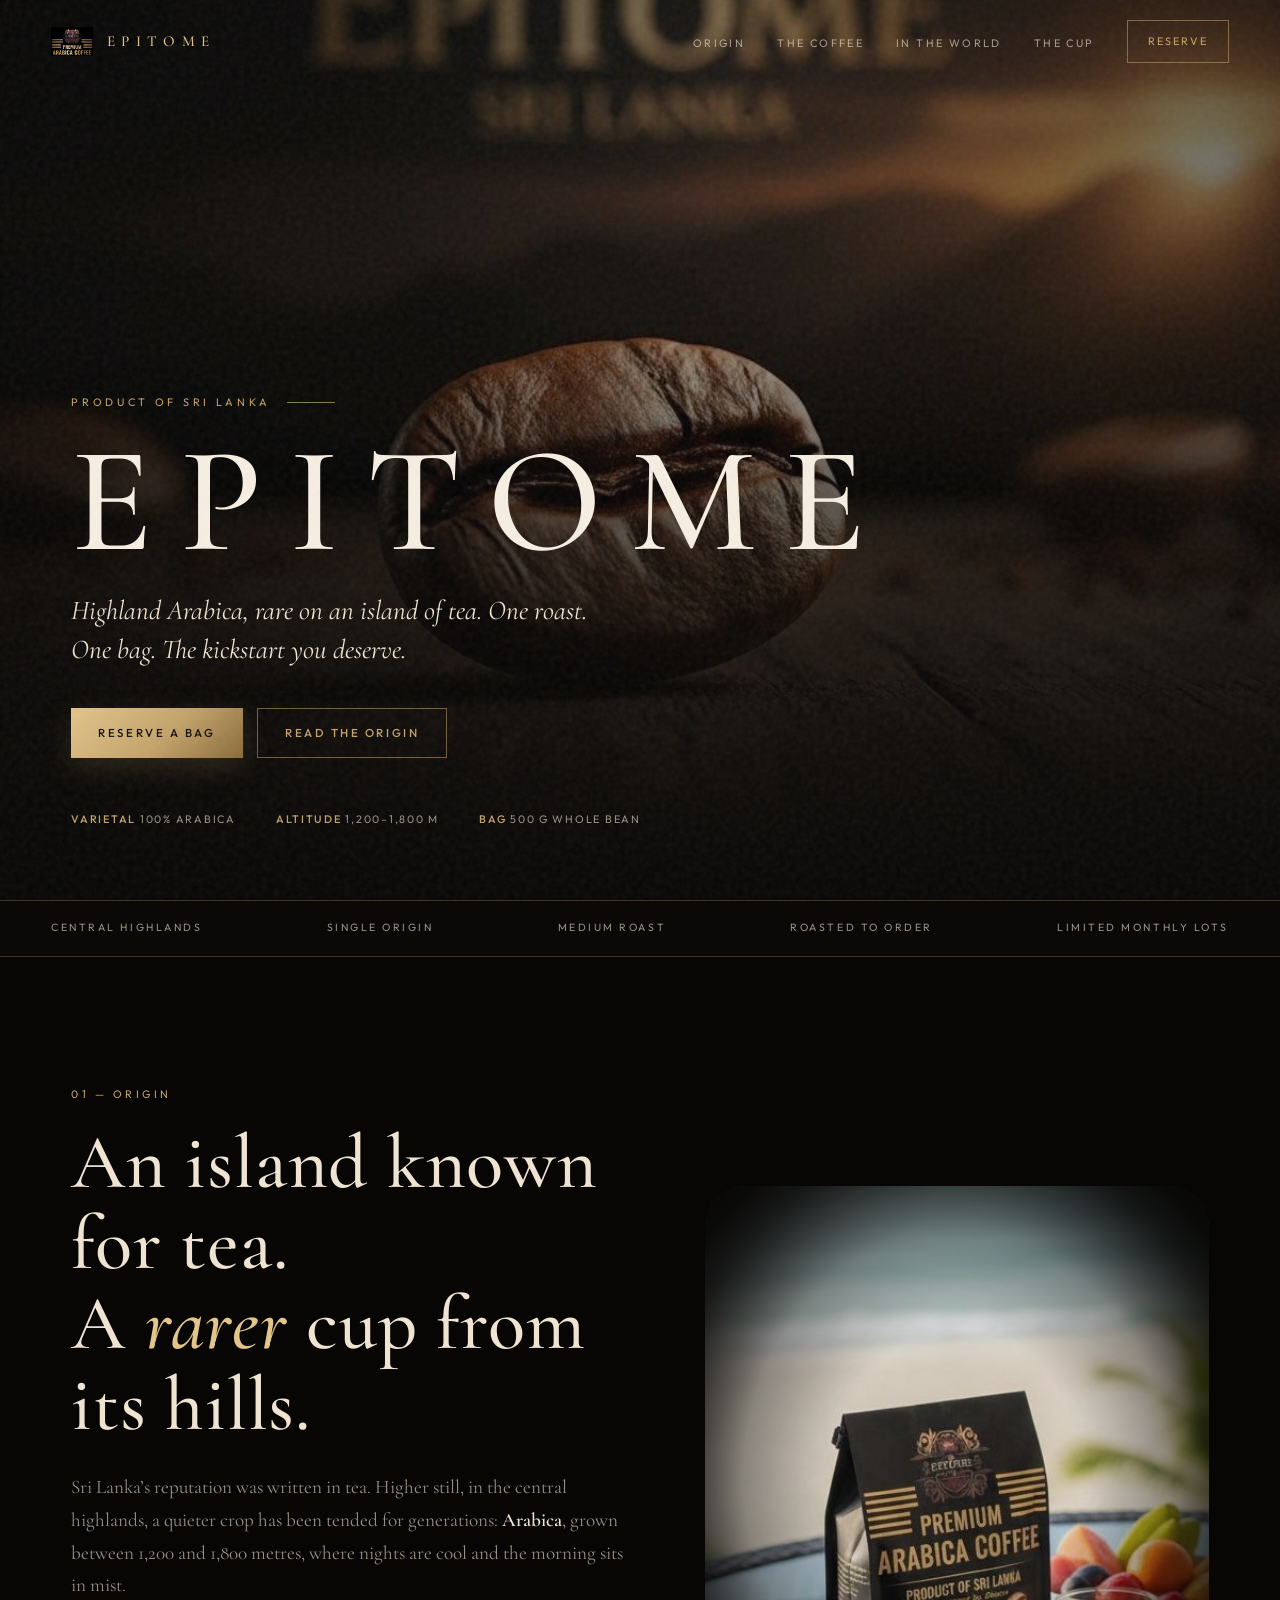
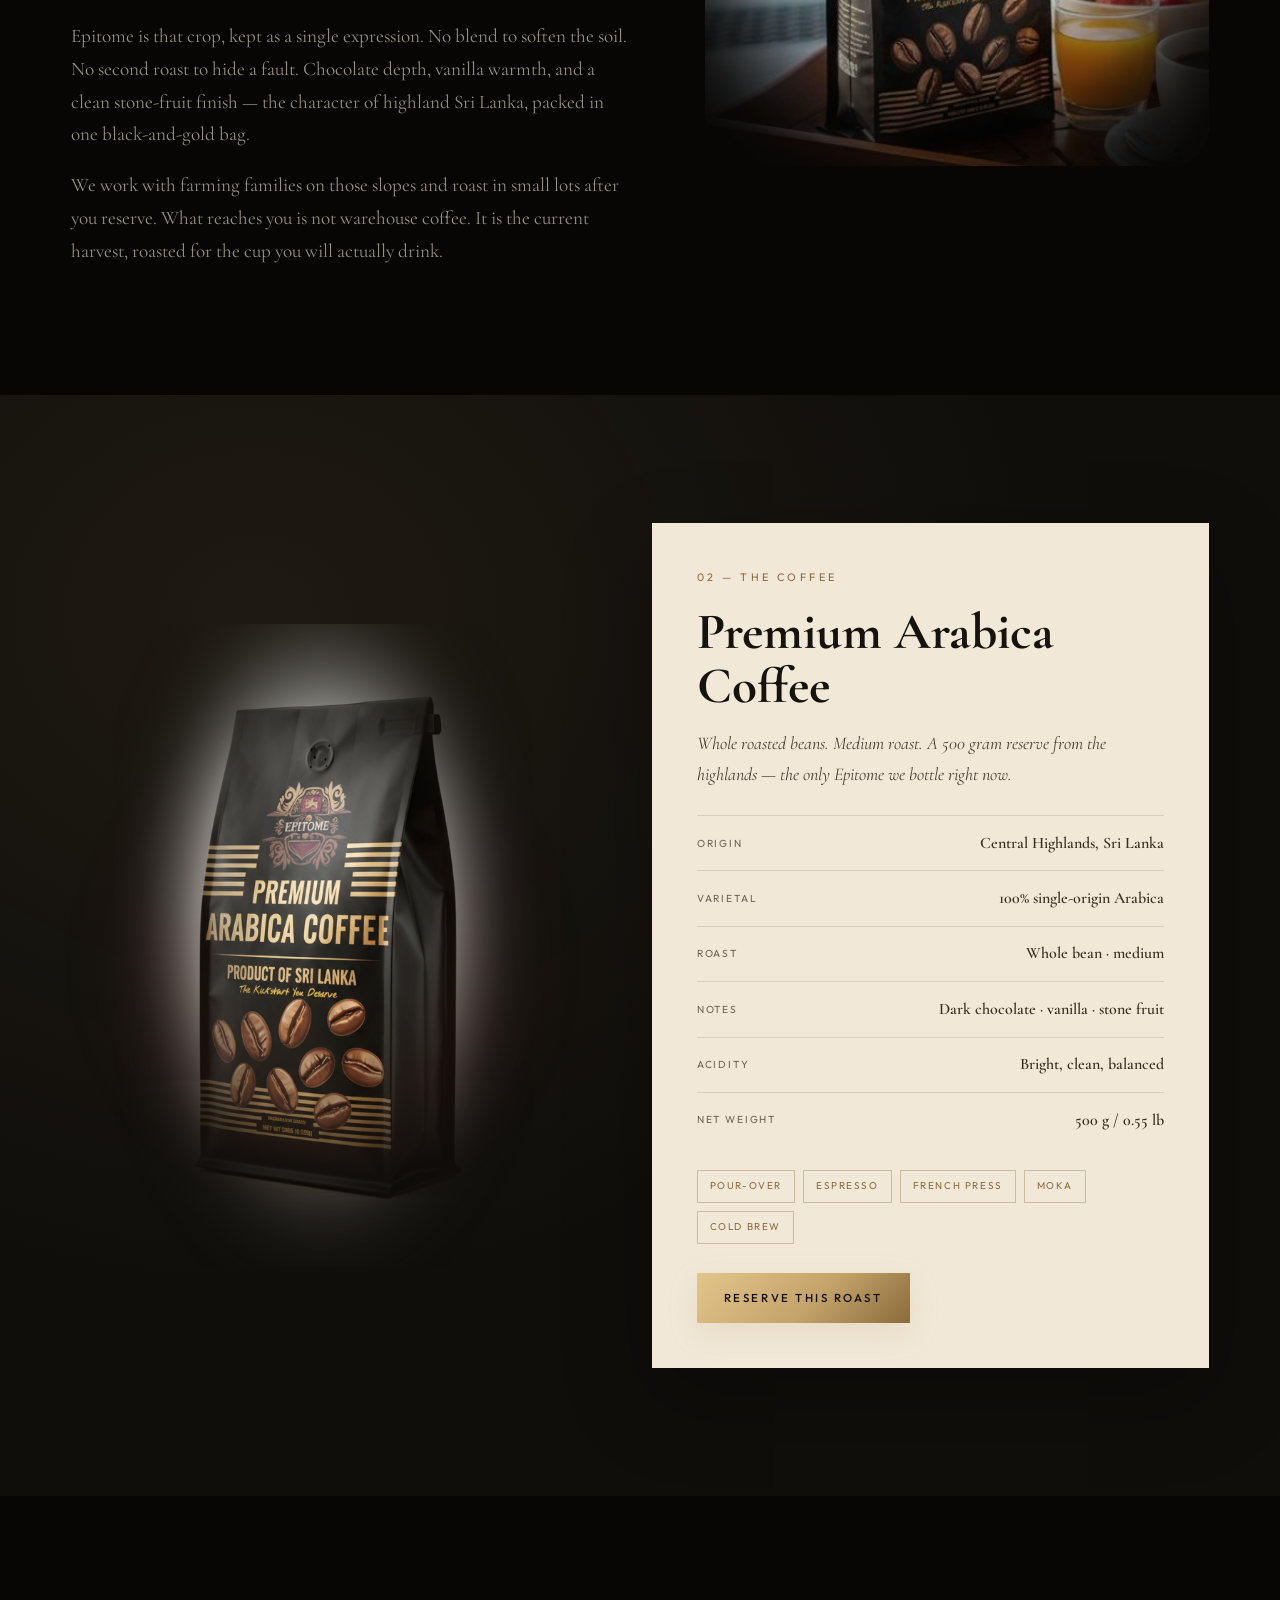
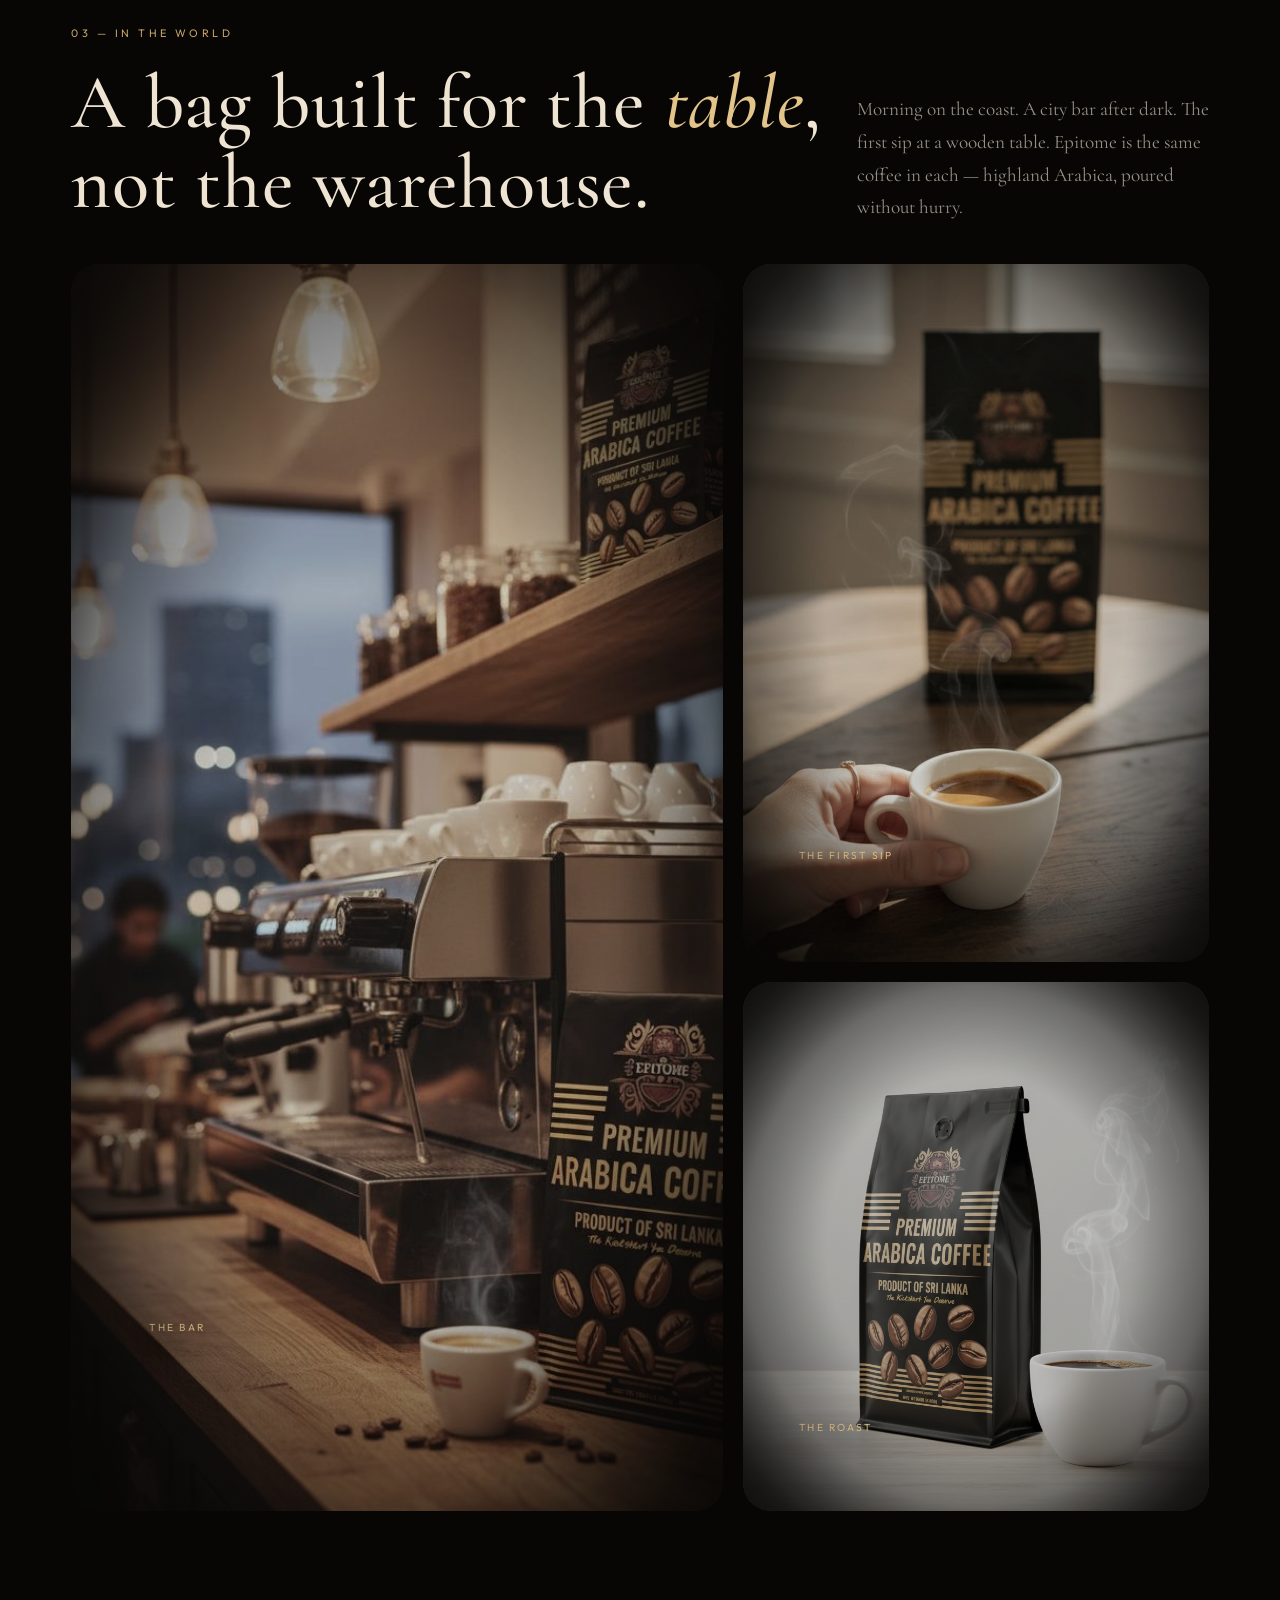
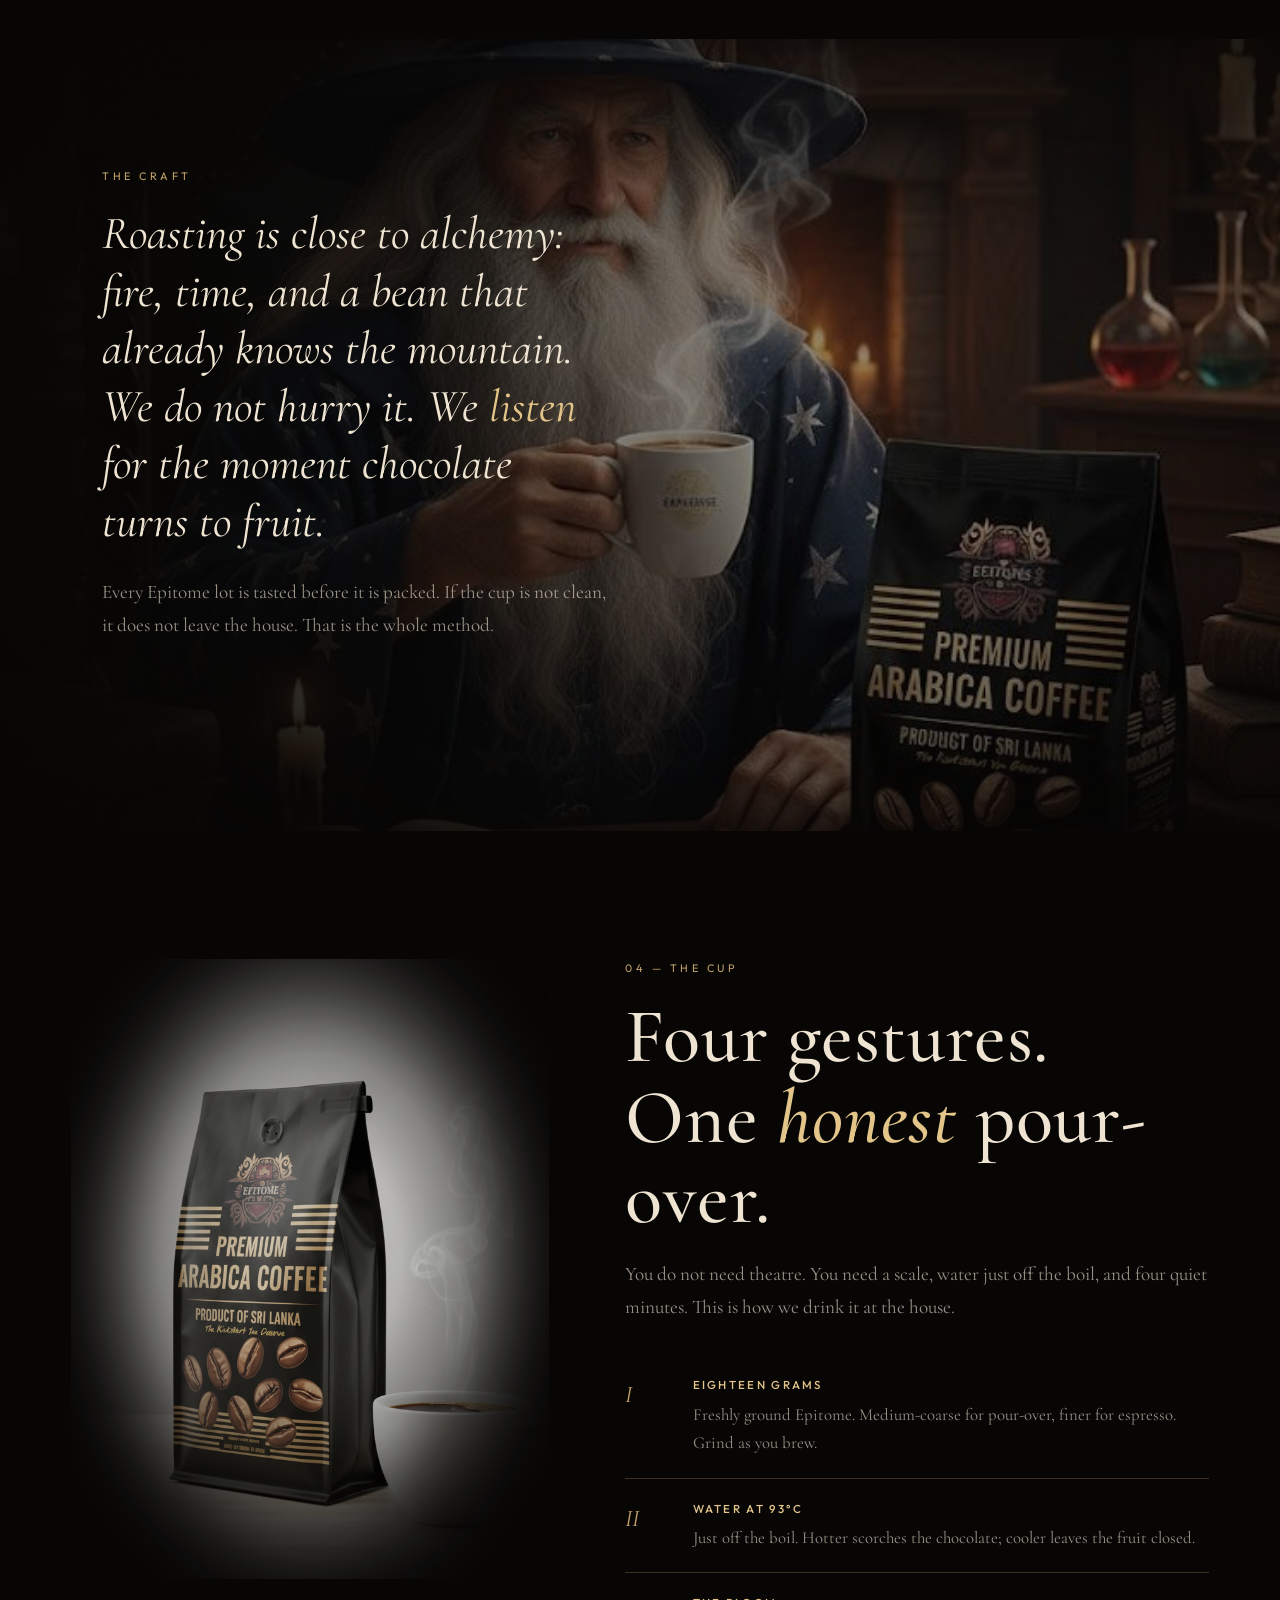
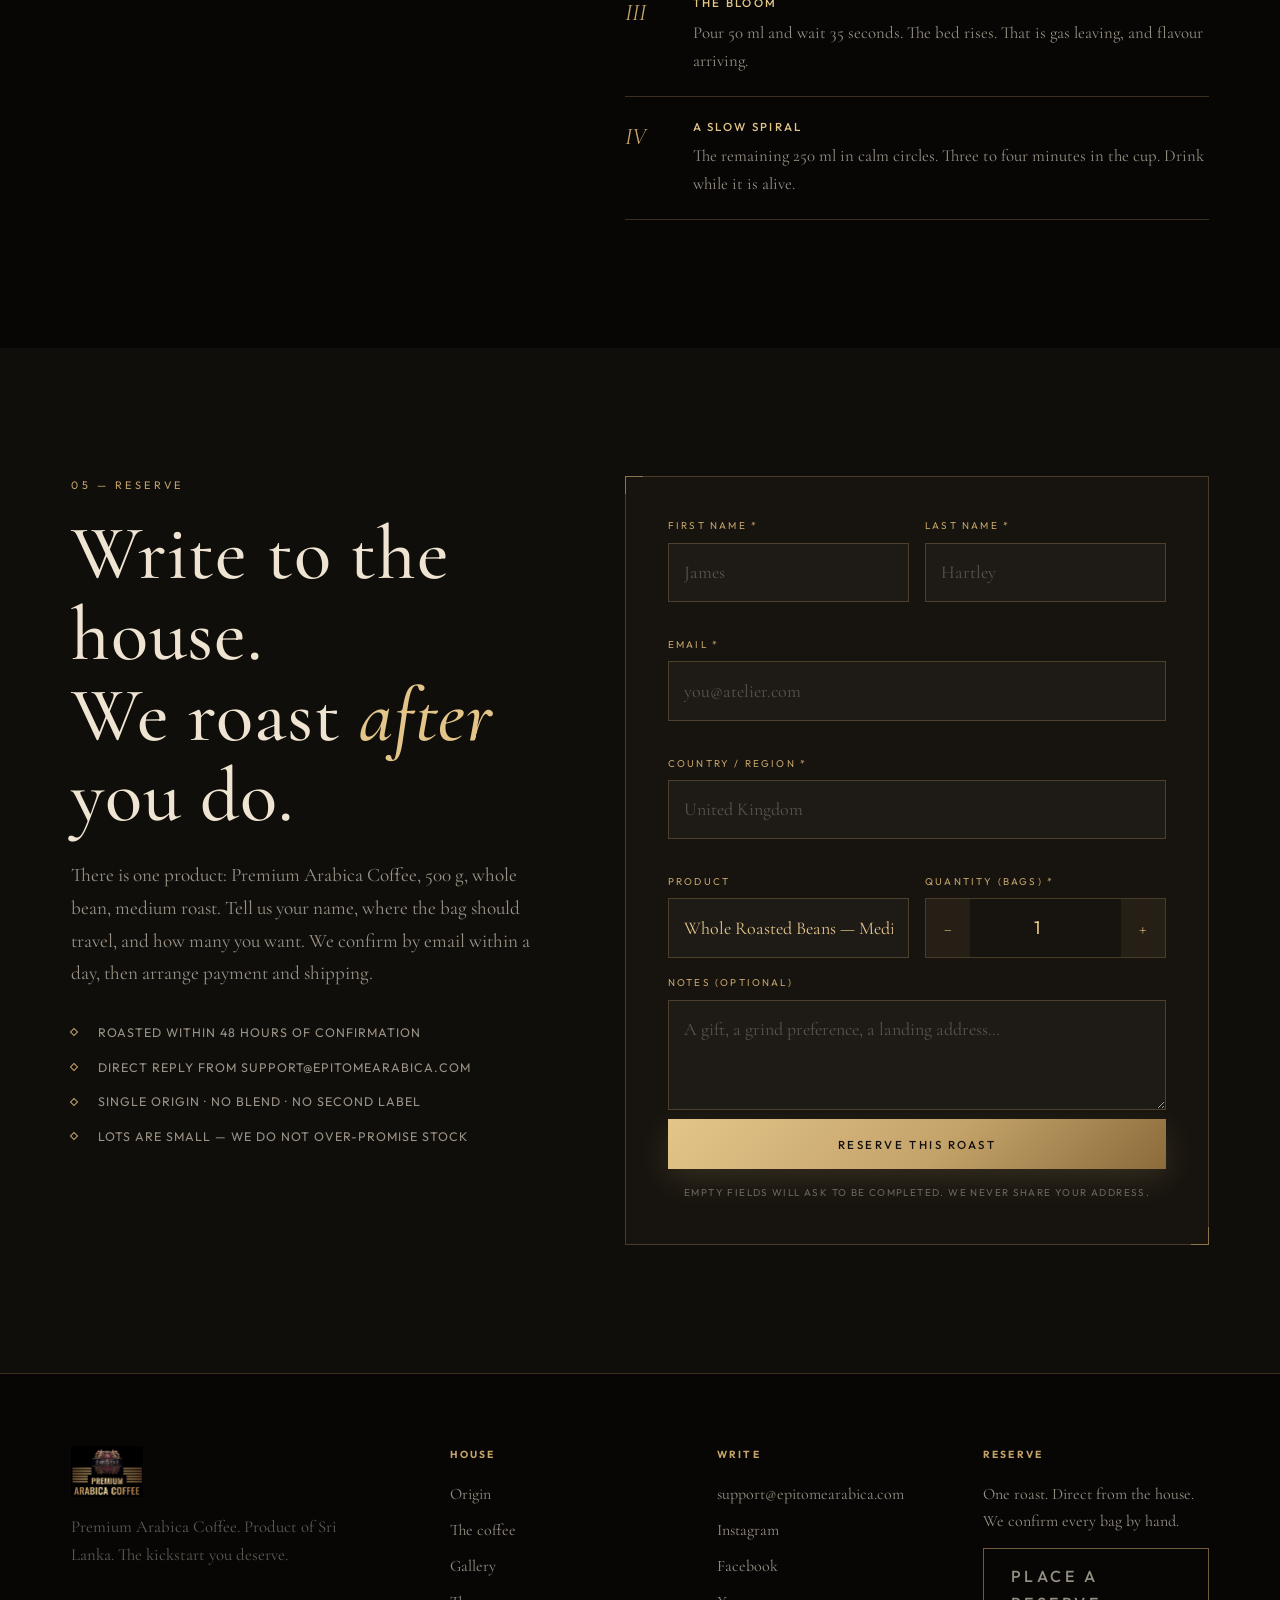
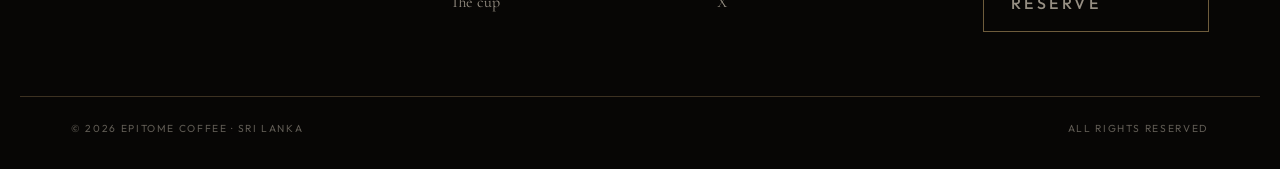
==== index.html @ d7bfd75c "Recrop the origin still onto the bag CSS zoom still left the product at the bottom of the bloom. Use" ====
<!DOCTYPE html>
<html lang="en">
<head>
  <meta charset="UTF-8">
  <meta name="viewport" content="width=device-width, initial-scale=1.0">
  <title>Epitome — Premium Sri Lankan Arabica</title>
  <meta name="description" content="Epitome is premium highland Arabica from Sri Lanka. One roast, one bag, reserved to order. Product of Sri Lanka.">
  <link rel="icon" href="assets/crest.png" type="image/png">
  <link rel="preconnect" href="https://fonts.googleapis.com">
  <link rel="preconnect" href="https://fonts.gstatic.com" crossorigin>
  <link href="https://fonts.googleapis.com/css2?family=Cormorant+Garamond:ital,wght@0,400;0,500;0,600;1,400;1,500&family=Outfit:wght@300;400;500;600&display=swap" rel="stylesheet">
  <link rel="stylesheet" href="assets/site.css?v=origin-bag">
</head>
<body>
  <a class="skip-link" href="#main">Skip to main content</a>
  <div class="grain" aria-hidden="true"></div>

  <header class="site-header">
    <a class="brand" href="#top" aria-label="Epitome home">
      <img src="assets/crest.png" alt="" width="42" height="42">
      <span class="brand-name">EPITOME</span>
    </a>
    <nav aria-label="Primary">
      <ul class="nav-desktop">
        <li><a href="#origin">Origin</a></li>
        <li><a href="#coffee">The coffee</a></li>
        <li><a href="#world">In the world</a></li>
        <li><a href="#ritual">The cup</a></li>
        <li><a href="#reserve" class="nav-cta">Reserve</a></li>
      </ul>
    </nav>
    <button class="menu-toggle" type="button" aria-label="Open menu" aria-expanded="false" aria-controls="mobile-nav">
      <span></span>
    </button>
  </header>

  <nav class="nav-drawer" id="mobile-nav" aria-label="Mobile">
    <a href="#origin">Origin</a>
    <a href="#coffee">The coffee</a>
    <a href="#world">In the world</a>
    <a href="#ritual">The cup</a>
    <a href="#reserve">Reserve</a>
  </nav>

  <main id="main">
    <section class="hero" id="top" aria-label="Epitome Premium Arabica">
      <div class="hero-media">
        <img src="assets/bean.jpg" alt="A roasted Arabica bean on dark wood, with Epitome Sri Lanka in the distance" fetchpriority="high">
      </div>
      <div class="hero-veil" aria-hidden="true"></div>
      <div class="hero-inner">
        <p class="eyebrow">Product of Sri Lanka</p>
        <h1>EPITOME</h1>
        <p class="hero-kicker">Highland Arabica, rare on an island of tea. One roast. One bag. The kickstart you deserve.</p>
        <div class="hero-actions">
          <a class="btn btn-gold" href="#reserve">Reserve a bag</a>
          <a class="btn btn-line" href="#origin">Read the origin</a>
        </div>
        <div class="hero-meta">
          <span><b>Varietal</b> 100% Arabica</span>
          <span><b>Altitude</b> 1,200–1,800 m</span>
          <span><b>Bag</b> 500 g whole bean</span>
        </div>
      </div>
    </section>

    <div class="provenance" aria-hidden="true">
      <div class="provenance-row">
        <span>Central Highlands</span>
        <span>Single origin</span>
        <span>Medium roast</span>
        <span>Roasted to order</span>
        <span>Limited monthly lots</span>
      </div>
    </div>

    <section class="chapter" id="origin">
      <div class="wrap split">
        <div class="reveal">
          <p class="chapter-label">01 — Origin</p>
          <h2 class="display">An island known for tea.<br>A <em>rarer</em> cup from its hills.</h2>
          <div class="prose" style="margin-top: 1.6rem;">
            <p>Sri Lanka’s reputation was written in tea. Higher still, in the central highlands, a quieter crop has been tended for generations: <strong>Arabica</strong>, grown between 1,200 and 1,800 metres, where nights are cool and the morning sits in mist.</p>
            <p>Epitome is that crop, kept as a single expression. No blend to soften the soil. No second roast to hide a fault. Chocolate depth, vanilla warmth, and a clean stone-fruit finish — the character of highland Sri Lanka, packed in one black-and-gold bag.</p>
            <p>We work with farming families on those slopes and roast in small lots after you reserve. What reaches you is not warehouse coffee. It is the current harvest, roasted for the cup you will actually drink.</p>
          </div>
        </div>
        <figure class="bloom bloom-origin reveal">
          <img src="assets/terrace-bag.jpg" alt="Epitome Premium Arabica bag on a breakfast tray by the Sri Lankan coast" loading="lazy">
        </figure>
      </div>
    </section>

    <section class="chapter product" id="coffee">
      <div class="wrap product-layout">
        <div class="product-shot reveal">
          <div class="bloom-glow" aria-hidden="true"></div>
          <div class="bloom bloom-product">
            <img src="assets/product.jpg" alt="Epitome Premium Arabica Coffee 500g bag, product of Sri Lanka">
          </div>
        </div>
        <article class="tasting-card reveal">
          <p class="chapter-label">02 — The coffee</p>
          <h2>Premium Arabica Coffee</h2>
          <p class="lede">Whole roasted beans. Medium roast. A 500 gram reserve from the highlands — the only Epitome we bottle right now.</p>
          <dl>
            <div class="spec"><dt>Origin</dt><dd>Central Highlands, Sri Lanka</dd></div>
            <div class="spec"><dt>Varietal</dt><dd>100% single-origin Arabica</dd></div>
            <div class="spec"><dt>Roast</dt><dd>Whole bean · medium</dd></div>
            <div class="spec"><dt>Notes</dt><dd>Dark chocolate · vanilla · stone fruit</dd></div>
            <div class="spec"><dt>Acidity</dt><dd>Bright, clean, balanced</dd></div>
            <div class="spec"><dt>Net weight</dt><dd>500 g / 0.55 lb</dd></div>
          </dl>
          <div class="brew-tags" aria-label="Suggested brew methods">
            <span>Pour-over</span>
            <span>Espresso</span>
            <span>French press</span>
            <span>Moka</span>
            <span>Cold brew</span>
          </div>
          <a class="btn btn-gold" href="#reserve">Reserve this roast</a>
        </article>
      </div>
    </section>

    <section class="chapter" id="world">
      <div class="wrap">
        <div class="gallery-head reveal">
          <div>
            <p class="chapter-label">03 — In the world</p>
            <h2 class="display">A bag built for the <em>table</em>,<br>not the warehouse.</h2>
          </div>
          <p class="prose" style="max-width: 22rem;">Morning on the coast. A city bar after dark. The first sip at a wooden table. Epitome is the same coffee in each — highland Arabica, poured without hurry.</p>
        </div>
        <div class="gallery-grid">
          <figure class="shot shot-lg bloom bloom-gallery reveal">
            <img src="assets/cafe.jpg" alt="Epitome bags on a café espresso bar at dusk" loading="lazy">
            <span class="bloom-veil" aria-hidden="true"></span>
            <figcaption>The bar</figcaption>
          </figure>
          <figure class="shot bloom bloom-gallery reveal">
            <img src="assets/first-sip.jpg" alt="A hand holding a steaming espresso with the Epitome bag beyond" loading="lazy">
            <span class="bloom-veil" aria-hidden="true"></span>
            <figcaption>The first sip</figcaption>
          </figure>
          <figure class="shot bloom bloom-gallery reveal">
            <img src="assets/product-cup.jpg" alt="Epitome bag beside a steaming white cup" loading="lazy">
            <span class="bloom-veil" aria-hidden="true"></span>
            <figcaption>The roast</figcaption>
          </figure>
        </div>
      </div>
    </section>

    <section class="alchemy" aria-label="The craft">
      <div class="alchemy-media bloom bloom-alchemy">
        <img src="assets/alchemy.jpg" alt="A white-bearded roast master in a candlelit study, holding an Epitome cup beside the bag" loading="lazy">
        <span class="bloom-veil" aria-hidden="true"></span>
      </div>
      <div class="alchemy-veil" aria-hidden="true"></div>
      <div class="alchemy-copy reveal">
        <p class="chapter-label">The craft</p>
        <p class="quote">Roasting is close to alchemy: fire, time, and a bean that already knows the mountain. We do not hurry it. We <em>listen</em> for the moment chocolate turns to fruit.</p>
        <p class="prose" style="margin-top: 1.6rem;">Every Epitome lot is tasted before it is packed. If the cup is not clean, it does not leave the house. That is the whole method.</p>
      </div>
    </section>

    <section class="chapter" id="ritual">
      <div class="wrap ritual-layout">
        <figure class="ritual-photo bloom bloom-ritual reveal">
          <img src="assets/product-cup.jpg" alt="Epitome Premium Arabica bag with a steaming cup of black coffee" loading="lazy">
        </figure>
        <div class="reveal">
          <p class="chapter-label">04 — The cup</p>
          <h2 class="display">Four gestures.<br>One <em>honest</em> pour-over.</h2>
          <p class="prose" style="margin-top: 1.2rem;">You do not need theatre. You need a scale, water just off the boil, and four quiet minutes. This is how we drink it at the house.</p>
          <div class="steps">
            <article class="step">
              <div class="step-num">I</div>
              <div>
                <h3>Eighteen grams</h3>
                <p>Freshly ground Epitome. Medium-coarse for pour-over, finer for espresso. Grind as you brew.</p>
              </div>
            </article>
            <article class="step">
              <div class="step-num">II</div>
              <div>
                <h3>Water at 93°C</h3>
                <p>Just off the boil. Hotter scorches the chocolate; cooler leaves the fruit closed.</p>
              </div>
            </article>
            <article class="step">
              <div class="step-num">III</div>
              <div>
                <h3>The bloom</h3>
                <p>Pour 50 ml and wait 35 seconds. The bed rises. That is gas leaving, and flavour arriving.</p>
              </div>
            </article>
            <article class="step">
              <div class="step-num">IV</div>
              <div>
                <h3>A slow spiral</h3>
                <p>The remaining 250 ml in calm circles. Three to four minutes in the cup. Drink while it is alive.</p>
              </div>
            </article>
          </div>
        </div>
      </div>
    </section>

    <section class="chapter reserve" id="reserve">
      <div class="wrap reserve-layout">
        <div class="reveal">
          <p class="chapter-label">05 — Reserve</p>
          <h2 class="display">Write to the house.<br>We roast <em>after</em> you do.</h2>
          <p class="prose" style="margin-top: 1.4rem;">There is one product: Premium Arabica Coffee, 500 g, whole bean, medium roast. Tell us your name, where the bag should travel, and how many you want. We confirm by email within a day, then arrange payment and shipping.</p>
          <ul class="promises">
            <li>Roasted within 48 hours of confirmation</li>
            <li>Direct reply from support@epitomearabica.com</li>
            <li>Single origin · no blend · no second label</li>
            <li>Lots are small — we do not over-promise stock</li>
          </ul>
        </div>

        <div class="form-panel reveal">
          <div class="feedback" id="formSuccess" role="status">
            <div class="feedback-mark" aria-hidden="true"></div>
            <h3>Your reserve is with us</h3>
            <p>Thank you, <span id="successName">friend</span>. We will write within 24 hours to confirm the roast, payment, and the route your bag will take.</p>
            <p style="margin-top:1.4rem;"><a href="#reserve" id="sendAnother">Send another reserve</a></p>
          </div>

          <div class="feedback error" id="formError" role="alert">
            <h3>We could not send that</h3>
            <p id="formErrorMsg">Please try again, or email <a href="mailto:support@epitomearabica.com">support@epitomearabica.com</a> and we will take the order by hand.</p>
          </div>

          <form id="orderForm" action="mail.php" method="POST" novalidate>
            <div class="form-grid">
              <div class="field">
                <label for="firstName">First name *</label>
                <input id="firstName" name="firstName" type="text" autocomplete="given-name" required maxlength="80" placeholder="James">
                <span class="field-error" id="err-firstName"></span>
              </div>
              <div class="field">
                <label for="lastName">Last name *</label>
                <input id="lastName" name="lastName" type="text" autocomplete="family-name" required maxlength="80" placeholder="Hartley">
                <span class="field-error" id="err-lastName"></span>
              </div>
              <div class="field full">
                <label for="email">Email *</label>
                <input id="email" name="email" type="email" autocomplete="email" required maxlength="254" placeholder="you@atelier.com">
                <span class="field-error" id="err-email"></span>
              </div>
              <div class="field full">
                <label for="country">Country / region *</label>
                <input id="country" name="country" type="text" autocomplete="country-name" required maxlength="100" placeholder="United Kingdom">
                <span class="field-error" id="err-country"></span>
              </div>
              <div class="field">
                <label for="grind">Product</label>
                <input id="grind" name="grind" type="text" value="Whole Roasted Beans — Medium Roast" readonly>
              </div>
              <div class="field">
                <label for="quantity">Quantity (bags) *</label>
                <div class="qty">
                  <button type="button" id="qtyMinus" aria-label="Decrease quantity">−</button>
                  <input class="qty-input" id="quantity" name="quantity" type="number" value="1" min="1" max="20" readonly>
                  <button type="button" id="qtyPlus" aria-label="Increase quantity">+</button>
                </div>
              </div>
              <div class="field full">
                <label for="notes">Notes (optional)</label>
                <textarea id="notes" name="notes" maxlength="1000" placeholder="A gift, a grind preference, a landing address…"></textarea>
              </div>
            </div>

            <div class="honeypot" aria-hidden="true">
              <label for="gotcha">Leave blank</label>
              <input type="text" id="gotcha" name="_gotcha" tabindex="-1" autocomplete="off">
            </div>

            <button class="btn btn-gold form-submit" type="submit" id="submitBtn">Reserve this roast</button>
            <p class="form-note">Empty fields will ask to be completed. We never share your address.</p>
          </form>
        </div>
      </div>
    </section>
  </main>

  <footer class="site-footer" id="contact">
    <div class="wrap footer-grid">
      <div class="footer-brand">
        <img src="assets/crest.png" alt="Epitome crest with the Sri Lankan flag">
        <p>Premium Arabica Coffee. Product of Sri Lanka. The kickstart you deserve.</p>
      </div>
      <div class="footer-col">
        <h4>House</h4>
        <a href="#origin">Origin</a>
        <a href="#coffee">The coffee</a>
        <a href="#world">Gallery</a>
        <a href="#ritual">The cup</a>
      </div>
      <div class="footer-col">
        <h4>Write</h4>
        <a href="mailto:support@epitomearabica.com">support@epitomearabica.com</a>
        <a href="https://www.instagram.com/the.essence.of.sri.lanka/" target="_blank" rel="noopener">Instagram</a>
        <a href="https://www.facebook.com/profile.php?id=61584592581260" target="_blank" rel="noopener">Facebook</a>
        <a href="https://x.com/essence_of_LK" target="_blank" rel="noopener">X</a>
      </div>
      <div class="footer-col">
        <h4>Reserve</h4>
        <p>One roast. Direct from the house. We confirm every bag by hand.</p>
        <a class="btn btn-line" href="#reserve" style="margin-top:0.8rem;">Place a reserve</a>
      </div>
    </div>
    <div class="wrap footer-base">
      <span>© 2026 Epitome Coffee · Sri Lanka</span>
      <span>All rights reserved</span>
    </div>
  </footer>

  <script src="assets/site.js"></script>
</body>
</html>
---- assets/site.css ----
:root {
  --bg: #070605;
  --bg-soft: #100e0b;
  --bg-panel: #16130f;
  --paper: #f1e8d8;
  --paper-deep: #e4d6c0;
  --ink: #16130f;
  --cream: #efe4d2;
  --cream-dim: rgba(239, 228, 210, 0.62);
  --cream-faint: rgba(239, 228, 210, 0.38);
  --gold: #c4a36a;
  --gold-bright: #e3c58a;
  --gold-deep: #8a6b3a;
  --line: rgba(196, 163, 106, 0.28);
  --line-strong: rgba(196, 163, 106, 0.55);
  --danger: #d47a6e;
  --serif: "Cormorant Garamond", "Iowan Old Style", Palatino, Georgia, serif;
  --sans: "Outfit", system-ui, sans-serif;
  --nav-h: 84px;
  --gutter: clamp(1.25rem, 4vw, 4.5rem);
  --max: 1240px;
}

*,
*::before,
*::after {
  box-sizing: border-box;
  margin: 0;
  padding: 0;
}

html {
  scroll-behavior: smooth;
}

body {
  background: var(--bg);
  color: var(--cream);
  font-family: var(--serif);
  font-size: 1.125rem;
  line-height: 1.7;
  min-height: 100vh;
  overflow-x: hidden;
}

img {
  max-width: 100%;
  display: block;
}

a {
  color: inherit;
  text-decoration: none;
}

button,
input,
textarea,
select {
  font: inherit;
  color: inherit;
}

button {
  cursor: pointer;
  background: none;
  border: none;
}

::selection {
  background: rgba(196, 163, 106, 0.35);
  color: #fff;
}

.skip-link {
  position: absolute;
  left: 1rem;
  top: -120%;
  z-index: 10000;
  background: var(--gold);
  color: var(--ink);
  padding: 0.6rem 1rem;
  font-family: var(--sans);
  font-size: 0.75rem;
  letter-spacing: 0.14em;
  text-transform: uppercase;
  font-weight: 500;
}

.skip-link:focus {
  top: 1rem;
}

.grain {
  pointer-events: none;
  position: fixed;
  inset: 0;
  z-index: 8;
  opacity: 0.07;
  background-image: url("data:image/svg+xml,%3Csvg xmlns='http://www.w3.org/2000/svg' viewBox='0 0 180 180'%3E%3Cfilter id='n'%3E%3CfeTurbulence type='fractalNoise' baseFrequency='.85' numOctaves='4' stitchTiles='stitch'/%3E%3C/filter%3E%3Crect width='100%25' height='100%25' filter='url(%23n)'/%3E%3C/svg%3E");
}

.site-header {
  position: fixed;
  top: 0;
  left: 0;
  right: 0;
  z-index: 40;
  height: var(--nav-h);
  display: flex;
  align-items: center;
  justify-content: space-between;
  padding: 0 var(--gutter);
  transition: background 0.35s ease, border-color 0.35s ease, backdrop-filter 0.35s ease;
  border-bottom: 1px solid transparent;
}

.site-header.is-scrolled {
  background: rgba(7, 6, 5, 0.82);
  backdrop-filter: blur(18px);
  border-bottom-color: var(--line);
}

.brand {
  display: flex;
  align-items: center;
  gap: 0.85rem;
}

.brand img {
  width: 42px;
  height: 42px;
  object-fit: contain;
}

.brand-name {
  font-family: var(--serif);
  font-size: 0.95rem;
  letter-spacing: 0.42em;
  font-weight: 500;
  color: var(--gold-bright);
}

.nav-desktop {
  display: flex;
  align-items: center;
  gap: 2rem;
  list-style: none;
}

.nav-desktop a {
  font-family: var(--sans);
  font-size: 0.68rem;
  letter-spacing: 0.22em;
  text-transform: uppercase;
  color: var(--cream-dim);
  font-weight: 400;
  transition: color 0.25s ease;
}

.nav-desktop a:hover,
.nav-desktop a:focus-visible {
  color: var(--gold-bright);
}

.nav-cta {
  display: inline-flex;
  align-items: center;
  justify-content: center;
  padding: 0.7rem 1.25rem;
  border: 1px solid var(--line-strong);
  color: var(--gold) !important;
  letter-spacing: 0.2em !important;
}

.nav-cta:hover {
  background: rgba(196, 163, 106, 0.1);
}

.menu-toggle {
  display: none;
  width: 44px;
  height: 44px;
  place-items: center;
  z-index: 50;
}

.menu-toggle span {
  display: block;
  width: 22px;
  height: 1px;
  background: var(--gold);
  position: relative;
}

.menu-toggle span::before,
.menu-toggle span::after {
  content: "";
  position: absolute;
  left: 0;
  width: 22px;
  height: 1px;
  background: var(--gold);
}

.menu-toggle span::before { top: -7px; }
.menu-toggle span::after { top: 7px; }

.menu-toggle.is-open span { background: transparent; }
.menu-toggle.is-open span::before { top: 0; transform: rotate(45deg); }
.menu-toggle.is-open span::after { top: 0; transform: rotate(-45deg); }

.nav-drawer {
  position: fixed;
  inset: 0;
  z-index: 35;
  background: rgba(7, 6, 5, 0.96);
  display: flex;
  flex-direction: column;
  justify-content: center;
  padding: 6rem var(--gutter);
  gap: 1.6rem;
  opacity: 0;
  pointer-events: none;
  transform: translateY(-8px);
  transition: opacity 0.35s ease, transform 0.35s ease;
}

.nav-drawer.is-open {
  opacity: 1;
  pointer-events: auto;
  transform: none;
}

.nav-drawer a {
  font-family: var(--serif);
  font-size: clamp(2rem, 6vw, 3rem);
  font-weight: 500;
  color: var(--cream);
}

.nav-drawer a:hover { color: var(--gold); }

.hero {
  position: relative;
  min-height: 100vh;
  min-height: 100dvh;
  display: flex;
  align-items: flex-end;
  isolation: isolate;
  overflow: hidden;
}

.hero-media {
  position: absolute;
  inset: 0;
  z-index: -2;
  overflow: hidden;
}

.hero-media img {
  position: absolute;
  left: 0;
  bottom: 0;
  width: 100%;
  height: 155%;
  object-fit: cover;
  object-position: center bottom;
}

.hero-veil {
  position: absolute;
  inset: 0;
  z-index: -1;
  background:
    linear-gradient(180deg, rgba(7, 6, 5, 0.35) 0%, rgba(7, 6, 5, 0.15) 32%, rgba(7, 6, 5, 0.78) 72%, #070605 100%),
    linear-gradient(90deg, rgba(7, 6, 5, 0.55) 0%, rgba(7, 6, 5, 0.08) 55%, rgba(7, 6, 5, 0.4) 100%);
}

.hero-inner {
  width: min(100%, var(--max));
  margin: 0 auto;
  padding: calc(var(--nav-h) + 3rem) var(--gutter) 4.5rem;
}

.eyebrow {
  display: flex;
  align-items: center;
  gap: 1rem;
  font-family: var(--sans);
  font-size: 0.68rem;
  letter-spacing: 0.34em;
  text-transform: uppercase;
  color: var(--gold);
  font-weight: 400;
}

.eyebrow::after {
  content: "";
  width: 3rem;
  height: 1px;
  background: var(--gold);
  opacity: 0.7;
}

.hero h1 {
  margin-top: 1.4rem;
  font-size: clamp(3.6rem, 12vw, 9.4rem);
  font-weight: 500;
  letter-spacing: 0.18em;
  line-height: 0.9;
  color: #f7efe3;
}

.hero-kicker {
  margin-top: 1.35rem;
  max-width: 34rem;
  font-size: clamp(1.25rem, 2.2vw, 1.7rem);
  font-weight: 400;
  font-style: italic;
  color: var(--cream);
  line-height: 1.45;
}

.hero-actions {
  margin-top: 2.4rem;
  display: flex;
  flex-wrap: wrap;
  gap: 0.9rem;
}

.btn {
  display: inline-flex;
  align-items: center;
  justify-content: center;
  min-height: 3.15rem;
  padding: 0.85rem 1.7rem;
  font-family: var(--sans);
  font-size: 0.72rem;
  letter-spacing: 0.22em;
  text-transform: uppercase;
  font-weight: 500;
  transition: transform 0.3s ease, background 0.3s ease, color 0.3s ease, box-shadow 0.3s ease, border-color 0.3s ease;
}

.btn-gold {
  background: linear-gradient(135deg, var(--gold-bright), var(--gold) 55%, var(--gold-deep));
  color: #120f0c;
  box-shadow: 0 10px 30px rgba(196, 163, 106, 0.18);
}

.btn-gold:hover {
  transform: translateY(-2px);
  box-shadow: 0 16px 36px rgba(196, 163, 106, 0.28);
}

.btn-line {
  border: 1px solid var(--line-strong);
  color: var(--gold);
}

.btn-line:hover {
  background: rgba(196, 163, 106, 0.08);
  border-color: var(--gold);
}

.hero-meta {
  margin-top: 3.2rem;
  display: flex;
  flex-wrap: wrap;
  gap: 1.5rem 2.5rem;
  font-family: var(--sans);
  font-size: 0.68rem;
  letter-spacing: 0.16em;
  text-transform: uppercase;
  color: var(--cream-dim);
}

.hero-meta b {
  color: var(--gold);
  font-weight: 500;
}

.provenance {
  border-top: 1px solid var(--line);
  border-bottom: 1px solid var(--line);
  background: #0b0907;
}

.provenance-row {
  width: min(100%, 1480px);
  margin: 0 auto;
  padding: 1.15rem var(--gutter);
  display: flex;
  flex-wrap: wrap;
  justify-content: space-between;
  gap: 0.8rem 1.5rem;
}

.provenance span {
  font-family: var(--sans);
  font-size: 0.66rem;
  letter-spacing: 0.24em;
  text-transform: uppercase;
  color: var(--cream-dim);
}

.chapter {
  padding: clamp(4.5rem, 10vw, 8.5rem) 0;
}

.wrap {
  width: min(100%, var(--max));
  margin: 0 auto;
  padding: 0 var(--gutter);
}

.chapter-label {
  font-family: var(--sans);
  font-size: 0.68rem;
  letter-spacing: 0.32em;
  text-transform: uppercase;
  color: var(--gold);
  margin-bottom: 1.25rem;
}

.display {
  font-size: clamp(2.4rem, 6vw, 4.8rem);
  line-height: 1.05;
  font-weight: 500;
  letter-spacing: 0.01em;
}

.display em {
  font-style: italic;
  color: var(--gold-bright);
  font-weight: 500;
}

.split {
  display: grid;
  grid-template-columns: 1.05fr 0.95fr;
  gap: clamp(2rem, 6vw, 6rem);
  align-items: center;
}

.prose p + p { margin-top: 1.15rem; }

.prose {
  color: var(--cream-dim);
  font-size: 1.2rem;
  font-weight: 400;
}

.prose strong {
  color: var(--cream);
  font-weight: 600;
}

.bloom {
  position: relative;
  overflow: hidden;
  isolation: isolate;
}

.bloom img {
  width: 100%;
  height: auto;
  display: block;
  object-fit: cover;
}

.bloom::after {
  content: "";
  position: absolute;
  inset: 0;
  pointer-events: none;
  z-index: 2;
}

.bloom-origin {
  border-radius: 40px;
  -webkit-mask-image: radial-gradient(
    ellipse 88% 85% at 50% 50%,
    #000 30%,
    rgba(0, 0, 0, 0.88) 48%,
    rgba(0, 0, 0, 0.55) 62%,
    rgba(0, 0, 0, 0.15) 76%,
    transparent 90%
  );
  mask-image: radial-gradient(
    ellipse 88% 85% at 50% 50%,
    #000 30%,
    rgba(0, 0, 0, 0.88) 48%,
    rgba(0, 0, 0, 0.55) 62%,
    rgba(0, 0, 0, 0.15) 76%,
    transparent 90%
  );
}

.bloom-origin img {
  aspect-ratio: 4 / 5;
  height: 580px;
  object-fit: cover;
  object-position: center 46%;
  filter: saturate(0.88) brightness(0.92);
  transition: transform 0.7s ease;
}

.bloom-origin::after {
  border-radius: 40px;
  background: radial-gradient(
    ellipse at 50% 50%,
    transparent 35%,
    rgba(7, 6, 5, 0.28) 60%,
    rgba(7, 6, 5, 0.75) 82%,
    rgba(7, 6, 5, 0.97) 100%
  );
}

.product {
  background:
    radial-gradient(ellipse at 20% 20%, rgba(196, 163, 106, 0.08), transparent 55%),
    var(--bg-soft);
}

.product-layout {
  display: grid;
  grid-template-columns: 0.95fr 1.05fr;
  gap: clamp(2rem, 6vw, 5.5rem);
  align-items: center;
}

.product-shot {
  position: relative;
  display: grid;
  place-items: center;
  min-height: 540px;
}

.bloom-glow {
  position: absolute;
  width: min(86%, 520px);
  aspect-ratio: 1;
  border-radius: 50%;
  background: radial-gradient(
    ellipse at 50% 55%,
    rgba(201, 146, 74, 0.38) 0%,
    rgba(107, 26, 26, 0.18) 42%,
    transparent 70%
  );
  filter: blur(32px);
  animation: glowPulse 3.5s ease-in-out infinite;
  z-index: 0;
}

@keyframes glowPulse {
  0%, 100% { transform: scale(1); opacity: 0.75; }
  50% { transform: scale(1.12); opacity: 1; }
}

.bloom-product {
  position: relative;
  z-index: 2;
  width: min(100%, 420px);
  border-radius: 36px;
  animation: productFloat 6s ease-in-out infinite;
  -webkit-mask-image: radial-gradient(
    ellipse 72% 78% at 50% 46%,
    #000 18%,
    rgba(0, 0, 0, 0.9) 34%,
    rgba(0, 0, 0, 0.5) 50%,
    rgba(0, 0, 0, 0.14) 66%,
    transparent 80%
  );
  mask-image: radial-gradient(
    ellipse 72% 78% at 50% 46%,
    #000 18%,
    rgba(0, 0, 0, 0.9) 34%,
    rgba(0, 0, 0, 0.5) 50%,
    rgba(0, 0, 0, 0.14) 66%,
    transparent 80%
  );
}

.bloom-product img {
  filter: brightness(1.06) contrast(1.06);
}

.bloom-product::after {
  border-radius: 36px;
  background: radial-gradient(
    ellipse 64% 70% at 50% 46%,
    transparent 24%,
    rgba(7, 6, 5, 0.28) 48%,
    rgba(7, 6, 5, 0.72) 68%,
    rgba(7, 6, 5, 0.97) 86%
  );
}

@keyframes productFloat {
  0%, 100% { transform: translateY(0); }
  50% { transform: translateY(-12px); }
}

.tasting-card {
  background: var(--paper);
  color: var(--ink);
  padding: clamp(1.8rem, 4vw, 2.8rem);
  box-shadow: 0 30px 80px rgba(0, 0, 0, 0.28);
}

.tasting-card .chapter-label { color: var(--gold-deep); }

.tasting-card h2 {
  font-size: clamp(2.1rem, 4vw, 3.2rem);
  line-height: 1.05;
  margin: 0.4rem 0 0.9rem;
}

.tasting-card .lede {
  font-style: italic;
  color: #4a4034;
  margin-bottom: 1.6rem;
}

.spec {
  display: grid;
  grid-template-columns: 1fr auto;
  gap: 0.7rem 1.2rem;
  padding: 0.85rem 0;
  border-top: 1px solid rgba(22, 19, 15, 0.12);
  font-size: 1rem;
}

.spec dt {
  font-family: var(--sans);
  font-size: 0.64rem;
  letter-spacing: 0.18em;
  text-transform: uppercase;
  color: #6e6254;
  align-self: center;
}

.spec dd {
  font-weight: 600;
  color: #3a2e20;
  text-align: right;
}

.brew-tags {
  display: flex;
  flex-wrap: wrap;
  gap: 0.5rem;
  margin: 1.4rem 0 1.8rem;
}

.brew-tags span {
  font-family: var(--sans);
  font-size: 0.62rem;
  letter-spacing: 0.16em;
  text-transform: uppercase;
  padding: 0.45rem 0.75rem;
  border: 1px solid rgba(138, 107, 58, 0.35);
  color: var(--gold-deep);
}

.gallery-head {
  display: flex;
  justify-content: space-between;
  align-items: flex-end;
  gap: 2rem;
  margin-bottom: 2.5rem;
}

.gallery-grid {
  display: grid;
  grid-template-columns: 1.4fr 1fr;
  grid-template-rows: auto auto;
  gap: 1.25rem;
}

.shot {
  position: relative;
  overflow: hidden;
}

.shot img {
  width: 100%;
  height: 100%;
  object-fit: cover;
  min-height: 280px;
  filter: saturate(0.78) brightness(0.82);
  transition: transform 0.9s ease, filter 0.7s ease;
}

.shot-lg {
  grid-row: 1 / 3;
}

.shot-lg img { min-height: 640px; }

.bloom-gallery {
  border-radius: 28px;
  -webkit-mask-image: radial-gradient(
    ellipse 90% 88% at 50% 50%,
    #000 38%,
    rgba(0, 0, 0, 0.85) 55%,
    rgba(0, 0, 0, 0.4) 72%,
    transparent 90%
  );
  mask-image: radial-gradient(
    ellipse 90% 88% at 50% 50%,
    #000 38%,
    rgba(0, 0, 0, 0.85) 55%,
    rgba(0, 0, 0, 0.4) 72%,
    transparent 90%
  );
}

.bloom-veil {
  position: absolute;
  inset: 0;
  border-radius: 28px;
  background: radial-gradient(
    ellipse 80% 80% at 50% 50%,
    transparent 40%,
    rgba(7, 6, 5, 0.3) 62%,
    rgba(7, 6, 5, 0.72) 80%,
    rgba(7, 6, 5, 0.95) 100%
  );
  pointer-events: none;
  z-index: 1;
  transition: opacity 0.4s ease;
}

.shot figcaption {
  position: absolute;
  left: 12%;
  bottom: 14%;
  z-index: 2;
  font-family: var(--sans);
  font-size: 0.64rem;
  letter-spacing: 0.22em;
  text-transform: uppercase;
  color: var(--gold-bright);
  text-shadow: 0 8px 24px rgba(0, 0, 0, 0.6);
}

.alchemy {
  position: relative;
  min-height: 88vh;
  display: flex;
  align-items: stretch;
  isolation: isolate;
  overflow: hidden;
}

.alchemy-media {
  position: absolute;
  inset: 0;
  z-index: -2;
}

.bloom-alchemy {
  border-radius: 0;
  -webkit-mask-image: radial-gradient(
    ellipse 92% 88% at 58% 48%,
    #000 34%,
    rgba(0, 0, 0, 0.88) 52%,
    rgba(0, 0, 0, 0.5) 68%,
    rgba(0, 0, 0, 0.12) 82%,
    transparent 96%
  );
  mask-image: radial-gradient(
    ellipse 92% 88% at 58% 48%,
    #000 34%,
    rgba(0, 0, 0, 0.88) 52%,
    rgba(0, 0, 0, 0.5) 68%,
    rgba(0, 0, 0, 0.12) 82%,
    transparent 96%
  );
}

.alchemy-media img {
  width: 100%;
  height: 100%;
  object-fit: cover;
  object-position: 62% center;
  filter: saturate(0.9) brightness(0.88);
}

.bloom-alchemy .bloom-veil {
  border-radius: 0;
  background: radial-gradient(
    ellipse 78% 76% at 58% 48%,
    transparent 36%,
    rgba(7, 6, 5, 0.28) 58%,
    rgba(7, 6, 5, 0.7) 78%,
    rgba(7, 6, 5, 0.96) 100%
  );
}

.alchemy-veil {
  position: absolute;
  inset: 0;
  z-index: -1;
  background: linear-gradient(90deg, rgba(7, 6, 5, 0.86) 0%, rgba(7, 6, 5, 0.45) 46%, rgba(7, 6, 5, 0.15) 100%);
}

.alchemy-copy {
  position: relative;
  z-index: 1;
  width: min(100%, var(--max));
  margin: 0 auto;
  padding: clamp(5rem, 10vw, 8rem) var(--gutter);
  max-width: 38rem;
  margin-left: var(--gutter);
}

.quote {
  font-size: clamp(1.8rem, 3.6vw, 3rem);
  line-height: 1.25;
  font-style: italic;
  font-weight: 400;
}

.quote em {
  font-style: italic;
  color: var(--gold-bright);
}

.ritual-layout {
  display: grid;
  grid-template-columns: 0.9fr 1.1fr;
  gap: clamp(2rem, 6vw, 5.5rem);
  align-items: start;
}

.ritual-photo {
  position: relative;
}

.bloom-ritual {
  border-radius: 40px;
  -webkit-mask-image: radial-gradient(
    ellipse 78% 82% at 50% 48%,
    #000 22%,
    rgba(0, 0, 0, 0.88) 40%,
    rgba(0, 0, 0, 0.48) 56%,
    rgba(0, 0, 0, 0.12) 70%,
    transparent 84%
  );
  mask-image: radial-gradient(
    ellipse 78% 82% at 50% 48%,
    #000 22%,
    rgba(0, 0, 0, 0.88) 40%,
    rgba(0, 0, 0, 0.48) 56%,
    rgba(0, 0, 0, 0.12) 70%,
    transparent 84%
  );
}

.bloom-ritual img {
  width: 100%;
  aspect-ratio: 4 / 5;
  height: 620px;
  object-fit: cover;
  filter: saturate(0.86) brightness(0.9);
  transition: transform 0.7s ease;
}

.bloom-ritual::after {
  border-radius: 40px;
  background: radial-gradient(
    ellipse 68% 72% at 50% 48%,
    transparent 28%,
    rgba(7, 6, 5, 0.3) 52%,
    rgba(7, 6, 5, 0.74) 72%,
    rgba(7, 6, 5, 0.98) 90%
  );
}

.steps {
  display: grid;
  gap: 0;
  margin-top: 2rem;
}

.step {
  display: grid;
  grid-template-columns: 3.2rem 1fr;
  gap: 1rem;
  padding: 1.25rem 0;
  border-bottom: 1px solid var(--line);
}

.step-num {
  font-family: var(--serif);
  font-size: 1.5rem;
  color: var(--gold);
  font-style: italic;
}

.step h3 {
  font-family: var(--sans);
  font-size: 0.72rem;
  letter-spacing: 0.2em;
  text-transform: uppercase;
  color: var(--gold-bright);
  margin-bottom: 0.35rem;
  font-weight: 500;
}

.step p {
  color: var(--cream-dim);
  font-size: 1.05rem;
}

.reserve {
  background: var(--bg-soft);
}

.reserve-layout {
  display: grid;
  grid-template-columns: 0.9fr 1.1fr;
  gap: clamp(2rem, 6vw, 5.5rem);
  align-items: start;
}

.promises {
  margin-top: 2rem;
  display: grid;
  gap: 0.85rem;
}

.promises li {
  list-style: none;
  display: grid;
  grid-template-columns: 0.8rem 1fr;
  gap: 0.85rem;
  font-family: var(--sans);
  font-size: 0.78rem;
  letter-spacing: 0.08em;
  text-transform: uppercase;
  color: var(--cream-dim);
}

.promises li::before {
  content: "";
  width: 6px;
  height: 6px;
  margin-top: 0.45rem;
  border: 1px solid var(--gold);
  transform: rotate(45deg);
}

.form-panel {
  position: relative;
  border: 1px solid var(--line);
  background: rgba(196, 163, 106, 0.04);
  padding: clamp(1.5rem, 4vw, 2.6rem);
}

.form-panel::before,
.form-panel::after {
  content: "";
  position: absolute;
  width: 18px;
  height: 18px;
  border-color: var(--gold);
  border-style: solid;
  opacity: 0.55;
}

.form-panel::before {
  top: -1px;
  left: -1px;
  border-width: 1px 0 0 1px;
}

.form-panel::after {
  right: -1px;
  bottom: -1px;
  border-width: 0 1px 1px 0;
}

.form-grid {
  display: grid;
  grid-template-columns: 1fr 1fr;
  gap: 1.1rem 1rem;
}

.field {
  display: flex;
  flex-direction: column;
  gap: 0.45rem;
}

.field.full { grid-column: 1 / -1; }

.field label {
  font-family: var(--sans);
  font-size: 0.62rem;
  letter-spacing: 0.22em;
  text-transform: uppercase;
  color: var(--gold);
}

.field input,
.field textarea {
  width: 100%;
  background: rgba(255, 255, 255, 0.03);
  border: 1px solid var(--line);
  padding: 0.85rem 0.95rem;
  color: var(--cream);
  outline: none;
  transition: border-color 0.2s ease, background 0.2s ease;
}

.field input:focus,
.field textarea:focus {
  border-color: var(--gold);
  background: rgba(196, 163, 106, 0.07);
}

.field input[readonly] {
  color: var(--gold-bright);
}

.field input::placeholder,
.field textarea::placeholder {
  color: rgba(239, 228, 210, 0.28);
}

.field textarea { min-height: 110px; resize: vertical; }

.field-error {
  min-height: 1em;
  font-family: var(--sans);
  font-size: 0.62rem;
  letter-spacing: 0.12em;
  text-transform: uppercase;
  color: var(--danger);
}

.field input[aria-invalid="true"],
.field textarea[aria-invalid="true"] {
  border-color: rgba(212, 122, 110, 0.8);
}

.qty {
  display: flex;
  border: 1px solid var(--line);
}

.qty button {
  width: 44px;
  color: var(--gold);
  font-size: 1.2rem;
  background: rgba(196, 163, 106, 0.08);
}

.qty input {
  flex: 1;
  border: none;
  text-align: center;
  font-family: var(--sans);
  letter-spacing: 0.12em;
  background: transparent;
}

.honeypot {
  position: absolute;
  left: -9999px;
  height: 0;
  overflow: hidden;
}

.form-submit {
  width: 100%;
  margin-top: 0.6rem;
}

.form-submit:disabled {
  opacity: 0.7;
  cursor: wait;
}

.form-note {
  margin-top: 1rem;
  text-align: center;
  font-family: var(--sans);
  font-size: 0.62rem;
  letter-spacing: 0.14em;
  text-transform: uppercase;
  color: var(--cream-faint);
}

.feedback {
  display: none;
  text-align: center;
  padding: 2.4rem 0.5rem;
}

.feedback.is-visible { display: block; }

.feedback-mark {
  width: 42px;
  height: 42px;
  margin: 0 auto 1.1rem;
  border: 1px solid var(--gold);
  transform: rotate(45deg);
}

.feedback h3 {
  font-size: 2rem;
  font-weight: 500;
  color: var(--gold-bright);
  margin-bottom: 0.7rem;
}

.feedback p {
  color: var(--cream-dim);
  max-width: 28rem;
  margin: 0 auto;
}

.feedback.error h3 { color: var(--danger); }

.feedback a { color: var(--gold); text-decoration: underline; }

.site-footer {
  border-top: 1px solid var(--line);
  padding: 4.5rem 0 2rem;
}

.footer-grid {
  display: grid;
  grid-template-columns: 1.5fr 1fr 1fr 1fr;
  gap: 2.5rem;
}

.footer-brand img {
  width: 72px;
  margin-bottom: 1rem;
}

.footer-brand p {
  max-width: 18rem;
  color: var(--cream-faint);
  font-size: 1.05rem;
}

.footer-col h4 {
  font-family: var(--sans);
  font-size: 0.64rem;
  letter-spacing: 0.22em;
  text-transform: uppercase;
  color: var(--gold);
  margin-bottom: 1.1rem;
}

.footer-col a,
.footer-col p {
  display: block;
  color: var(--cream-dim);
  font-size: 1rem;
  margin-bottom: 0.55rem;
}

.footer-col a:hover { color: var(--gold); }

.footer-base {
  margin-top: 3.5rem;
  padding-top: 1.4rem;
  border-top: 1px solid var(--line);
  display: flex;
  justify-content: space-between;
  gap: 1rem;
  font-family: var(--sans);
  font-size: 0.64rem;
  letter-spacing: 0.16em;
  text-transform: uppercase;
  color: var(--cream-faint);
}

.reveal {
  opacity: 0;
  transform: translateY(22px);
  transition: opacity 0.8s ease, transform 0.8s ease;
}

.reveal.is-in { opacity: 1; transform: none; }

a:focus-visible,
button:focus-visible,
input:focus-visible,
textarea:focus-visible {
  outline: 2px solid var(--gold);
  outline-offset: 3px;
}

@media (max-width: 980px) {
  .nav-desktop { display: none; }
  .menu-toggle { display: grid; }
  .split,
  .product-layout,
  .ritual-layout,
  .reserve-layout,
  .footer-grid {
    grid-template-columns: 1fr;
  }
  .gallery-grid {
    grid-template-columns: 1fr 1fr;
  }
  .shot-lg { grid-row: auto; }
  .shot-lg img { min-height: 320px; }
  .bloom-origin img { height: 420px; }
  .bloom-ritual img { height: 420px; }
  .product-shot { min-height: 420px; }
  .bloom-product { max-width: 360px; margin: 0 auto; }
  .alchemy-copy { margin-left: 0; max-width: 40rem; }
  .hero h1 { letter-spacing: 0.1em; }
}

@media (max-width: 640px) {
  .hero-media img {
    height: 195%;
    object-position: center 92%;
  }
  .form-grid { grid-template-columns: 1fr; }
  .gallery-grid { grid-template-columns: 1fr; }
  .hero-actions .btn { width: 100%; }
  .gallery-head { flex-direction: column; align-items: flex-start; }
  .footer-base { flex-direction: column; }
  .brand-name { letter-spacing: 0.28em; }
  .product-shot { min-height: 340px; }
  .bloom-origin img,
  .bloom-ritual img { height: 320px; }
  .bloom-product { max-width: 300px; }
}

@media (hover: hover) and (pointer: fine) {
  .bloom-origin:hover img,
  .bloom-ritual:hover img { transform: scale(1.04); }
  .shot:hover img { transform: scale(1.06); filter: saturate(0.95) brightness(0.92); }
  .shot:hover .bloom-veil { opacity: 0.65; }
}

@media (prefers-reduced-motion: reduce) {
  html { scroll-behavior: auto; }
  *, *::before, *::after {
    animation: none !important;
    transition: none !important;
  }
  .reveal { opacity: 1; transform: none; }
  .shot:hover img { transform: none; }
}
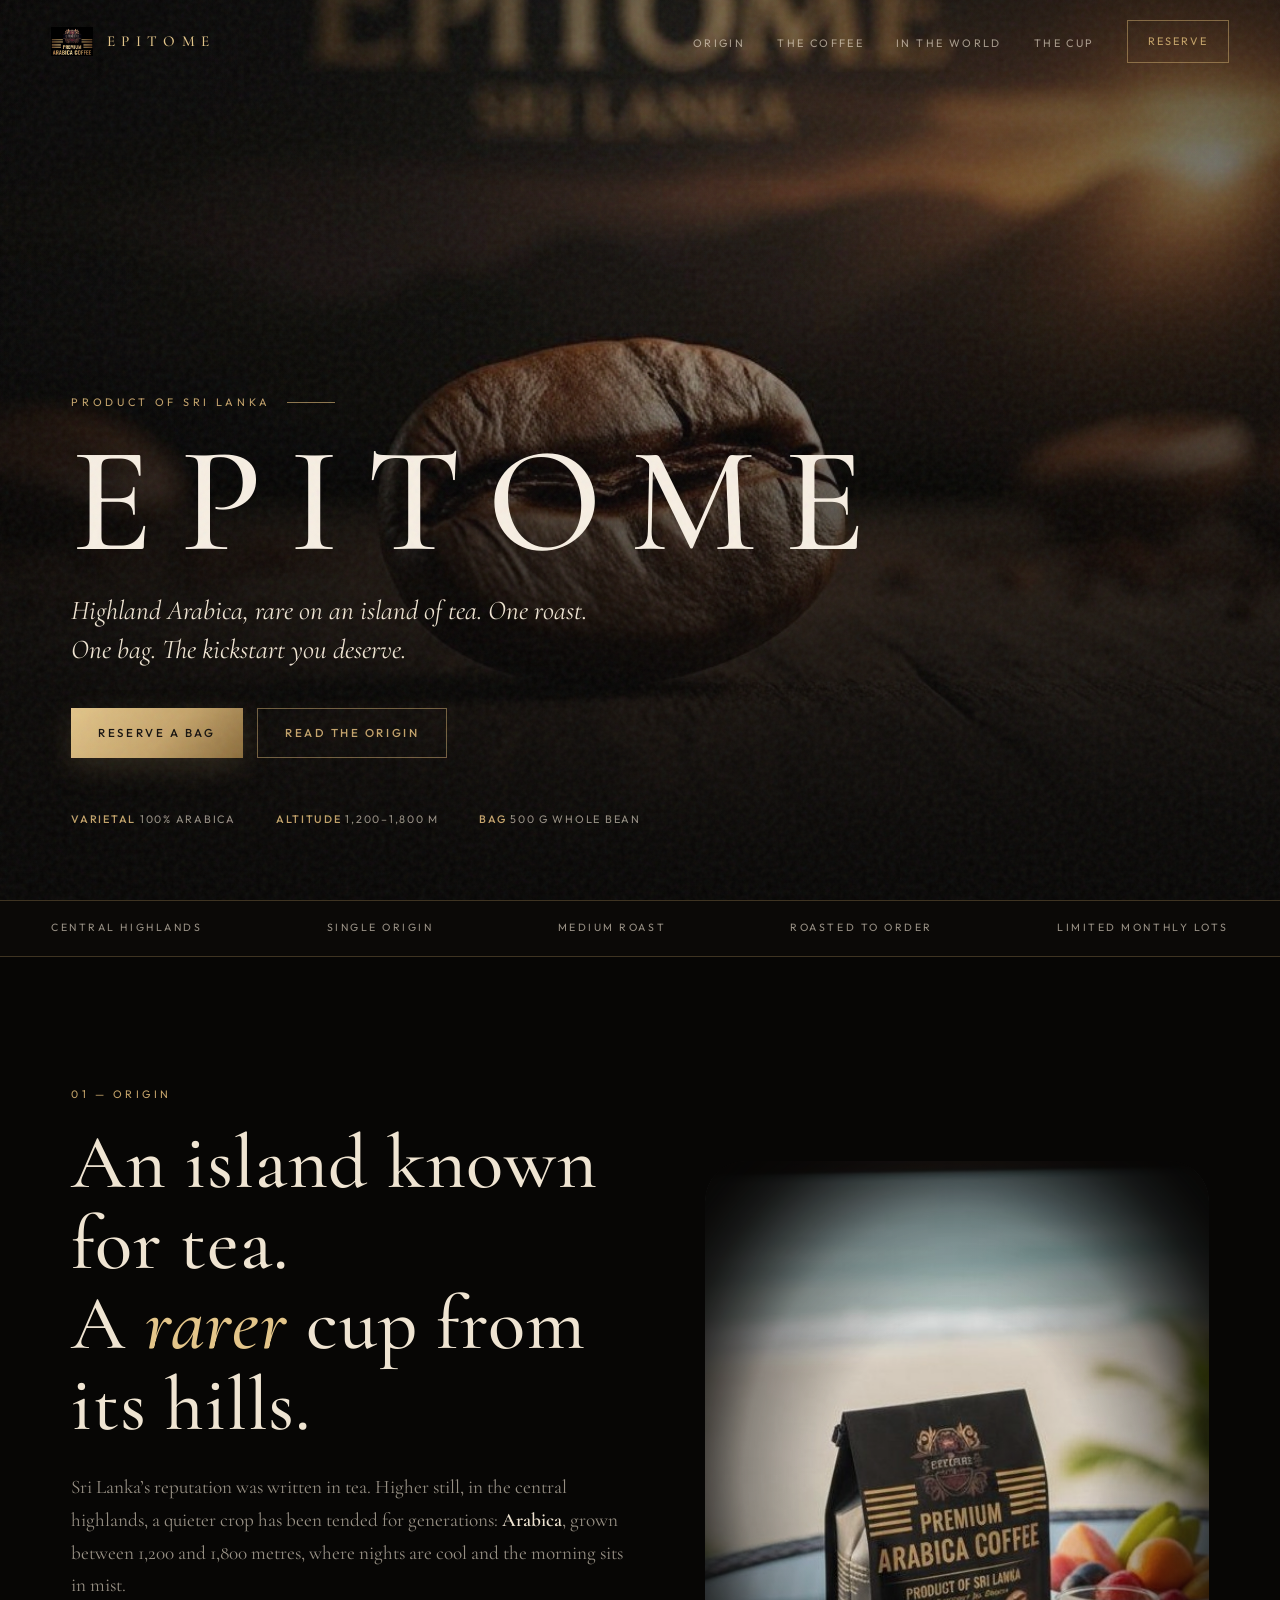
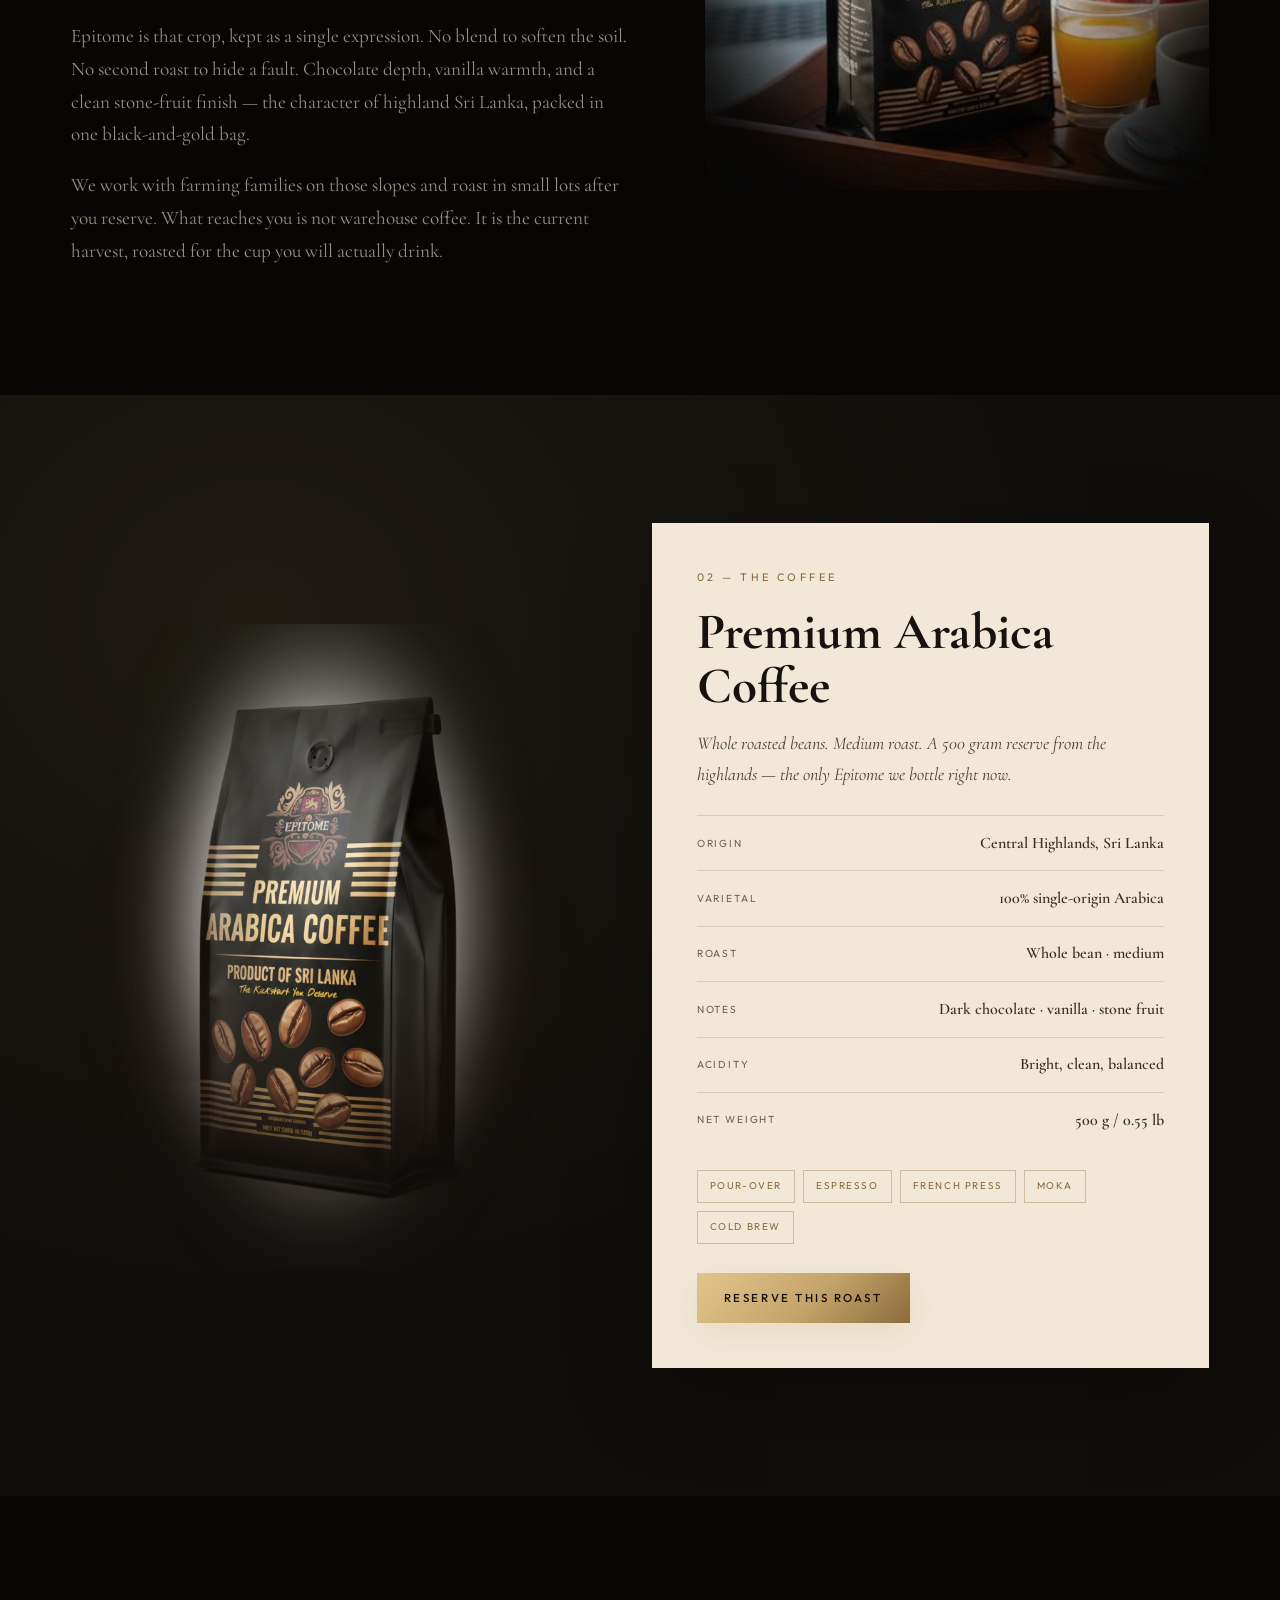
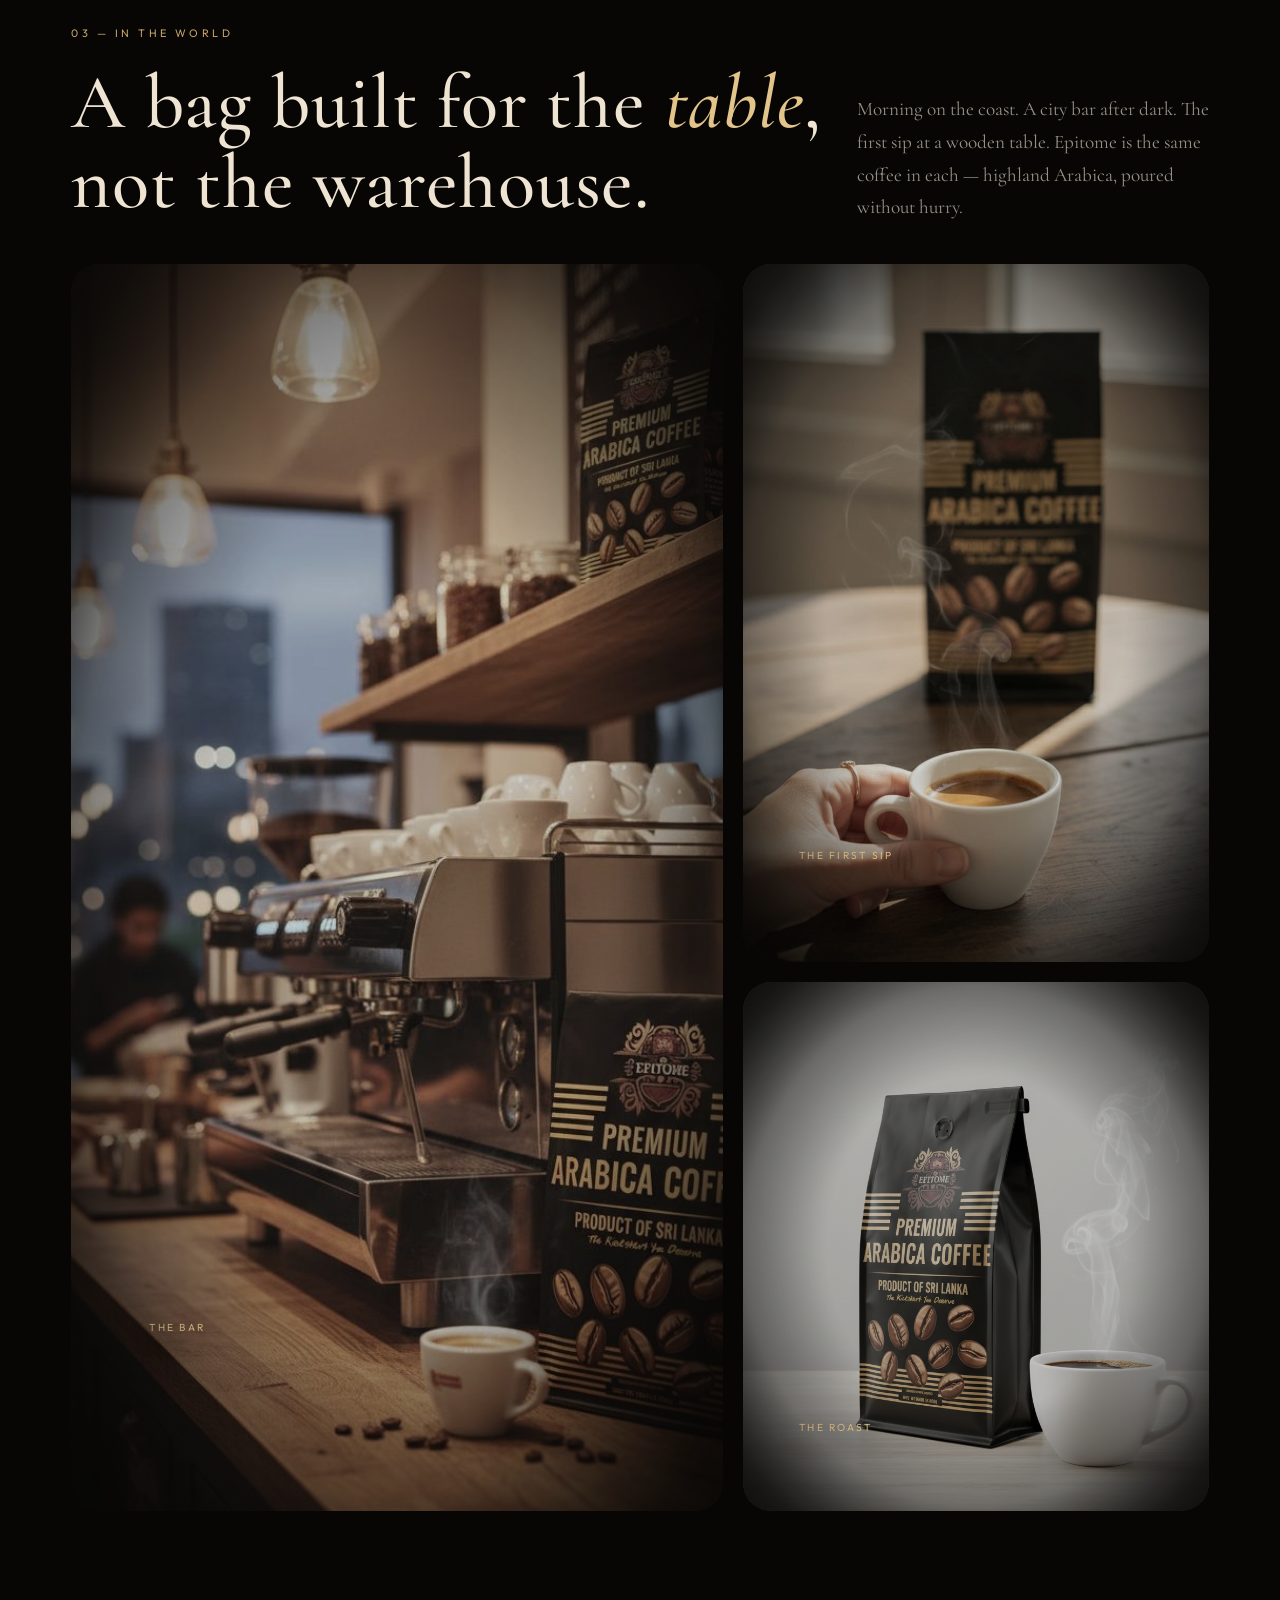
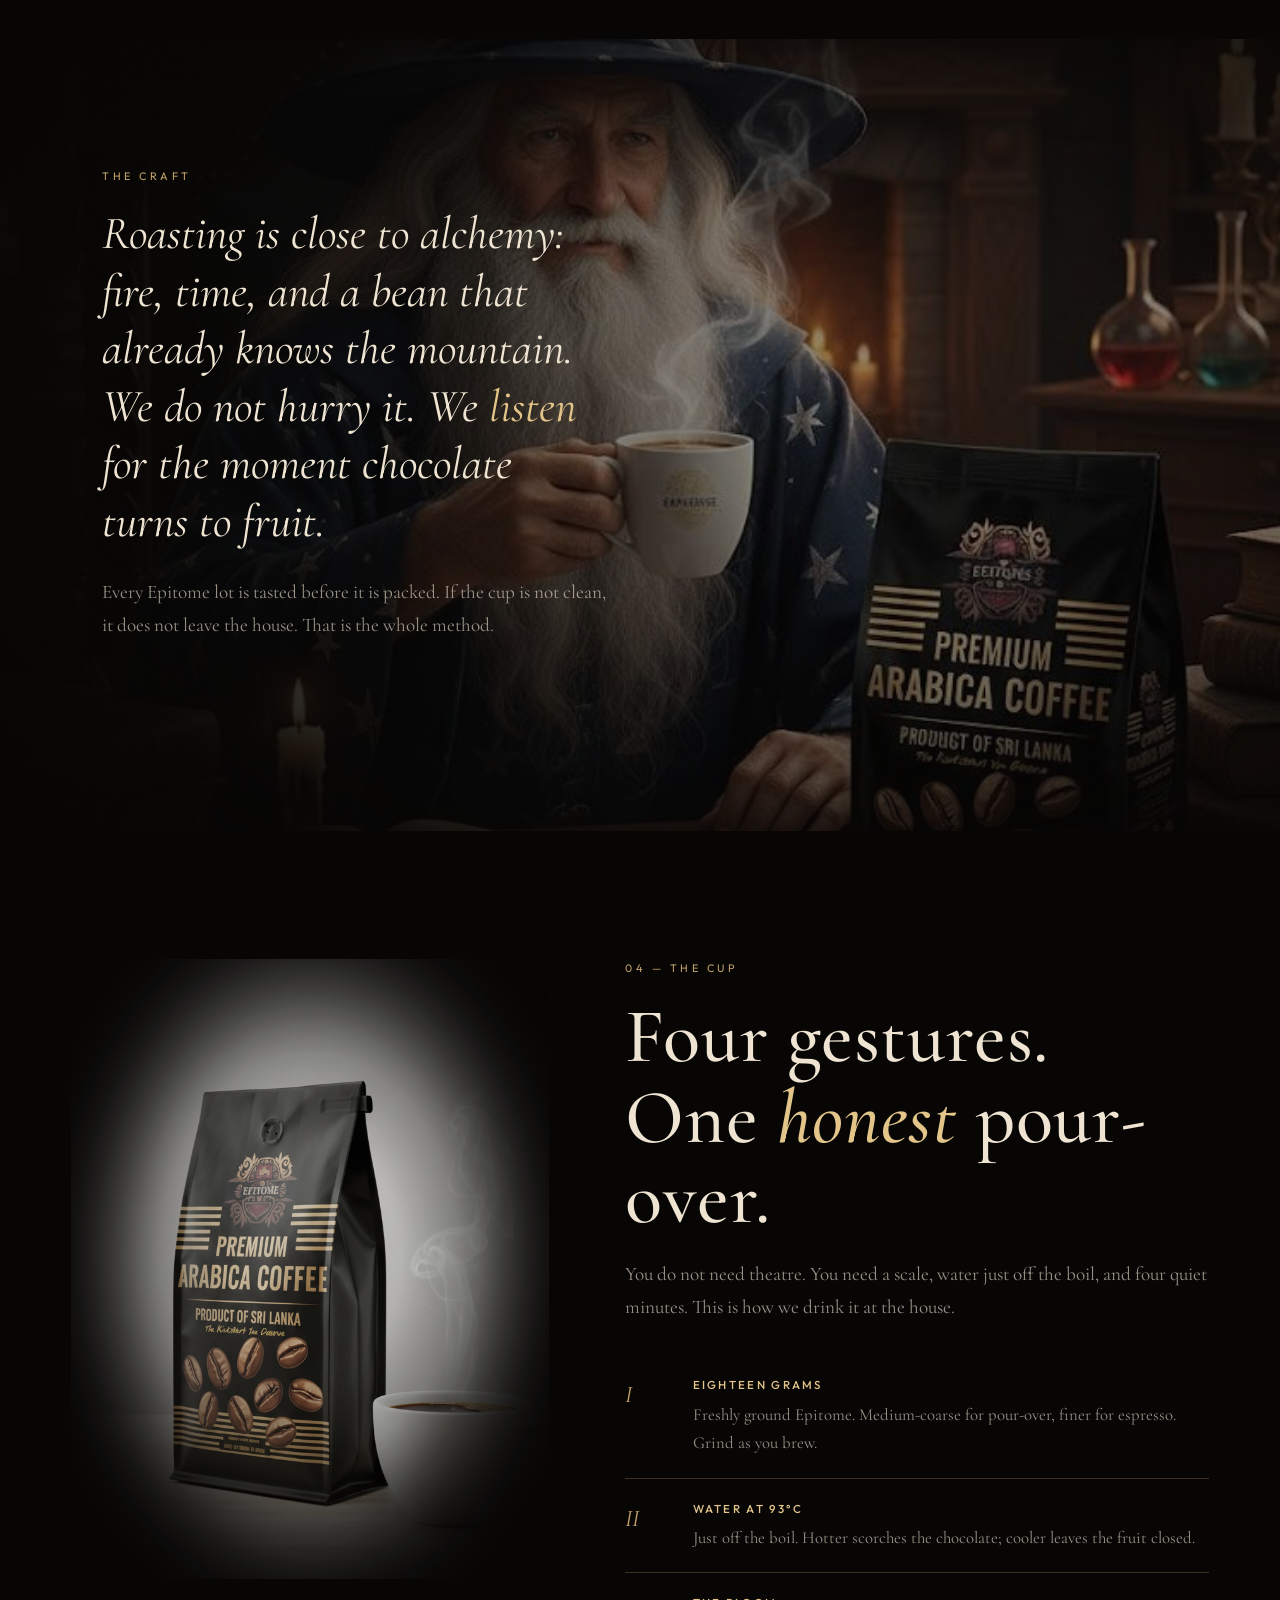
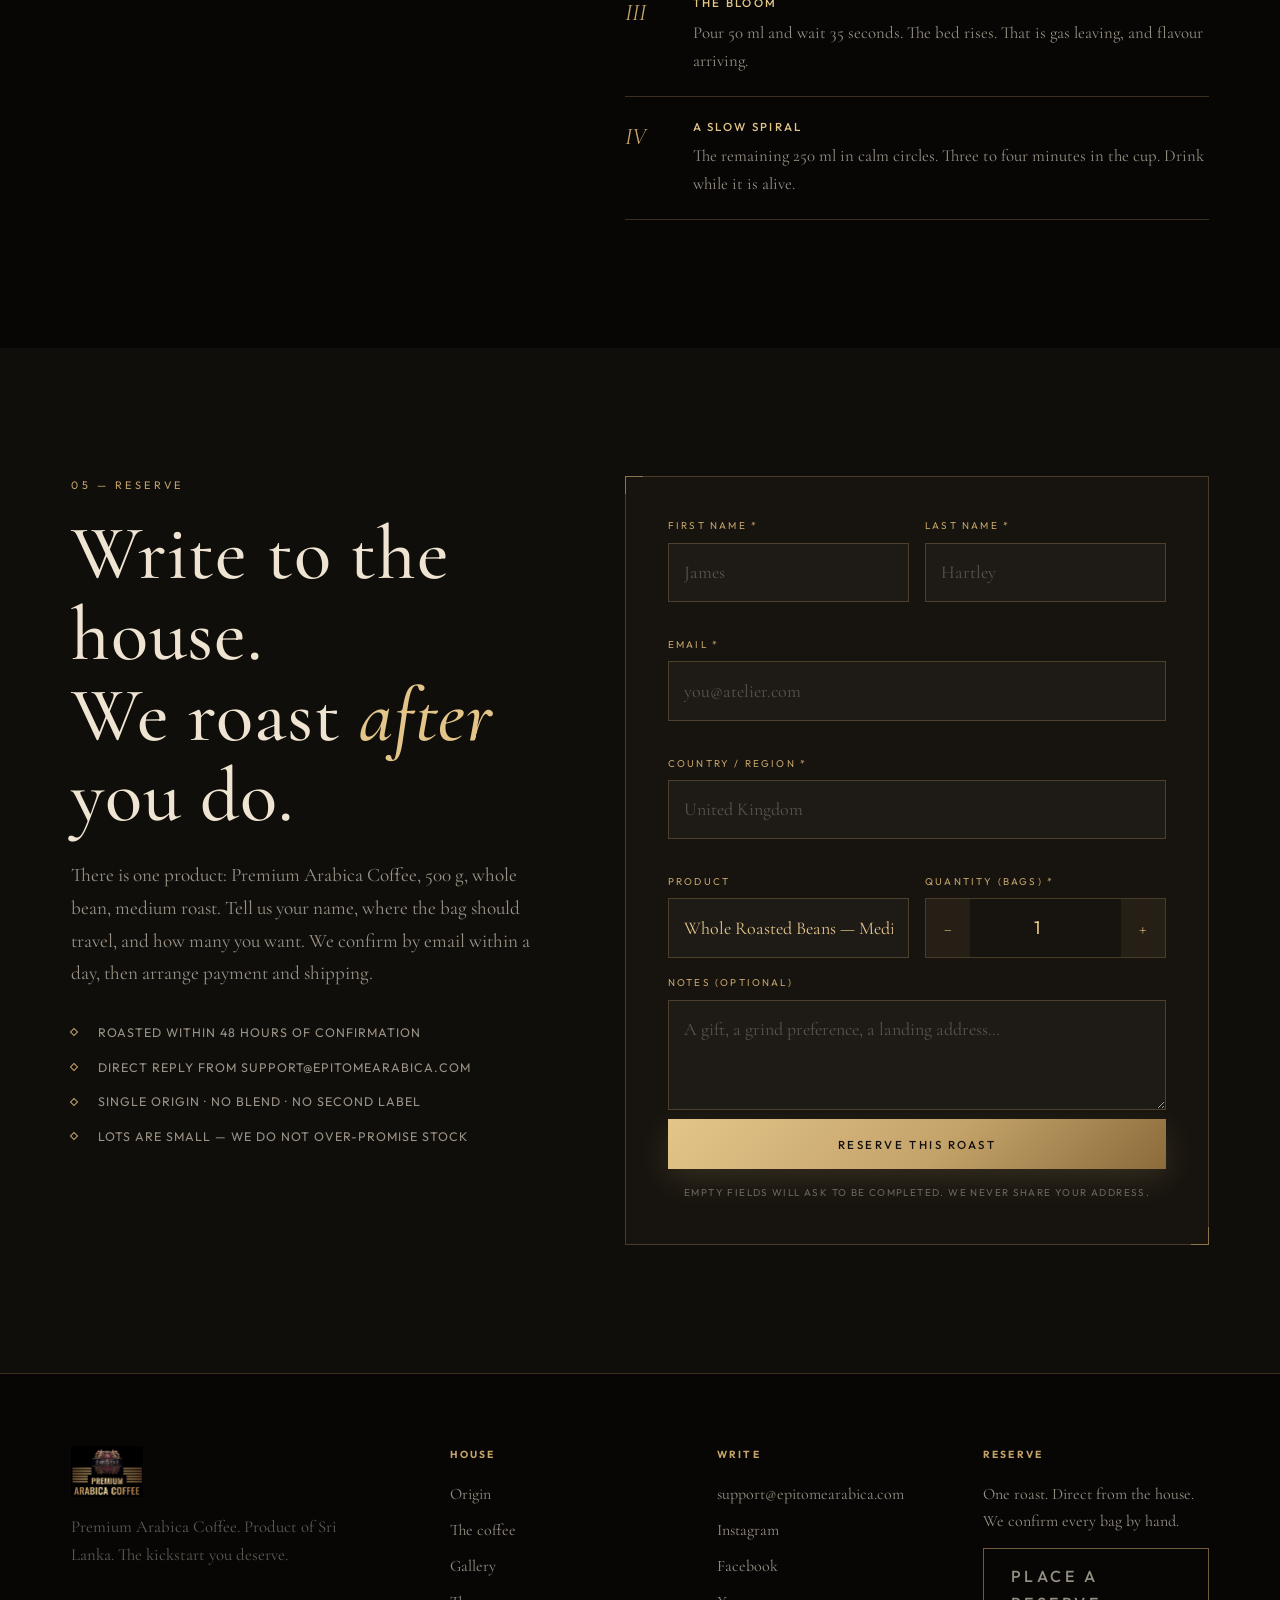
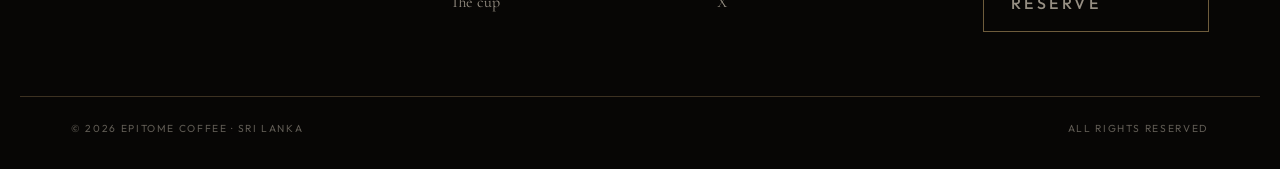
==== commit be1b123d: "Keep the origin bloom as a portrait oval Fixed 320px height made the photo landscape on phones, so t" ====
--- a/index.html
+++ b/index.html
@@ -9,7 +9,7 @@
   <link rel="preconnect" href="https://fonts.googleapis.com">
   <link rel="preconnect" href="https://fonts.gstatic.com" crossorigin>
   <link href="https://fonts.googleapis.com/css2?family=Cormorant+Garamond:ital,wght@0,400;0,500;0,600;1,400;1,500&family=Outfit:wght@300;400;500;600&display=swap" rel="stylesheet">
-  <link rel="stylesheet" href="assets/site.css?v=origin-bag">
+  <link rel="stylesheet" href="assets/site.css?v=origin-portrait">
 </head>
 <body>
   <a class="skip-link" href="#main">Skip to main content</a>
@@ -86,7 +86,7 @@
           </div>
         </div>
         <figure class="bloom bloom-origin reveal">
-          <img src="assets/terrace-bag.jpg" alt="Epitome Premium Arabica bag on a breakfast tray by the Sri Lankan coast" loading="lazy">
+          <img src="assets/terrace-bag.jpg?v=2" alt="Epitome Premium Arabica bag on a breakfast tray by the Sri Lankan coast" loading="lazy">
         </figure>
       </div>
     </section>
--- a/assets/site.css
+++ b/assets/site.css
@@ -499,10 +499,11 @@
 }
 
 .bloom-origin img {
+  width: 100%;
+  height: auto;
   aspect-ratio: 4 / 5;
-  height: 580px;
   object-fit: cover;
-  object-position: center 46%;
+  object-position: center 48%;
   filter: saturate(0.88) brightness(0.92);
   transition: transform 0.7s ease;
 }
@@ -1216,7 +1217,6 @@
   }
   .shot-lg { grid-row: auto; }
   .shot-lg img { min-height: 320px; }
-  .bloom-origin img { height: 420px; }
   .bloom-ritual img { height: 420px; }
   .product-shot { min-height: 420px; }
   .bloom-product { max-width: 360px; margin: 0 auto; }
@@ -1236,7 +1236,6 @@
   .footer-base { flex-direction: column; }
   .brand-name { letter-spacing: 0.28em; }
   .product-shot { min-height: 340px; }
-  .bloom-origin img,
   .bloom-ritual img { height: 320px; }
   .bloom-product { max-width: 300px; }
 }
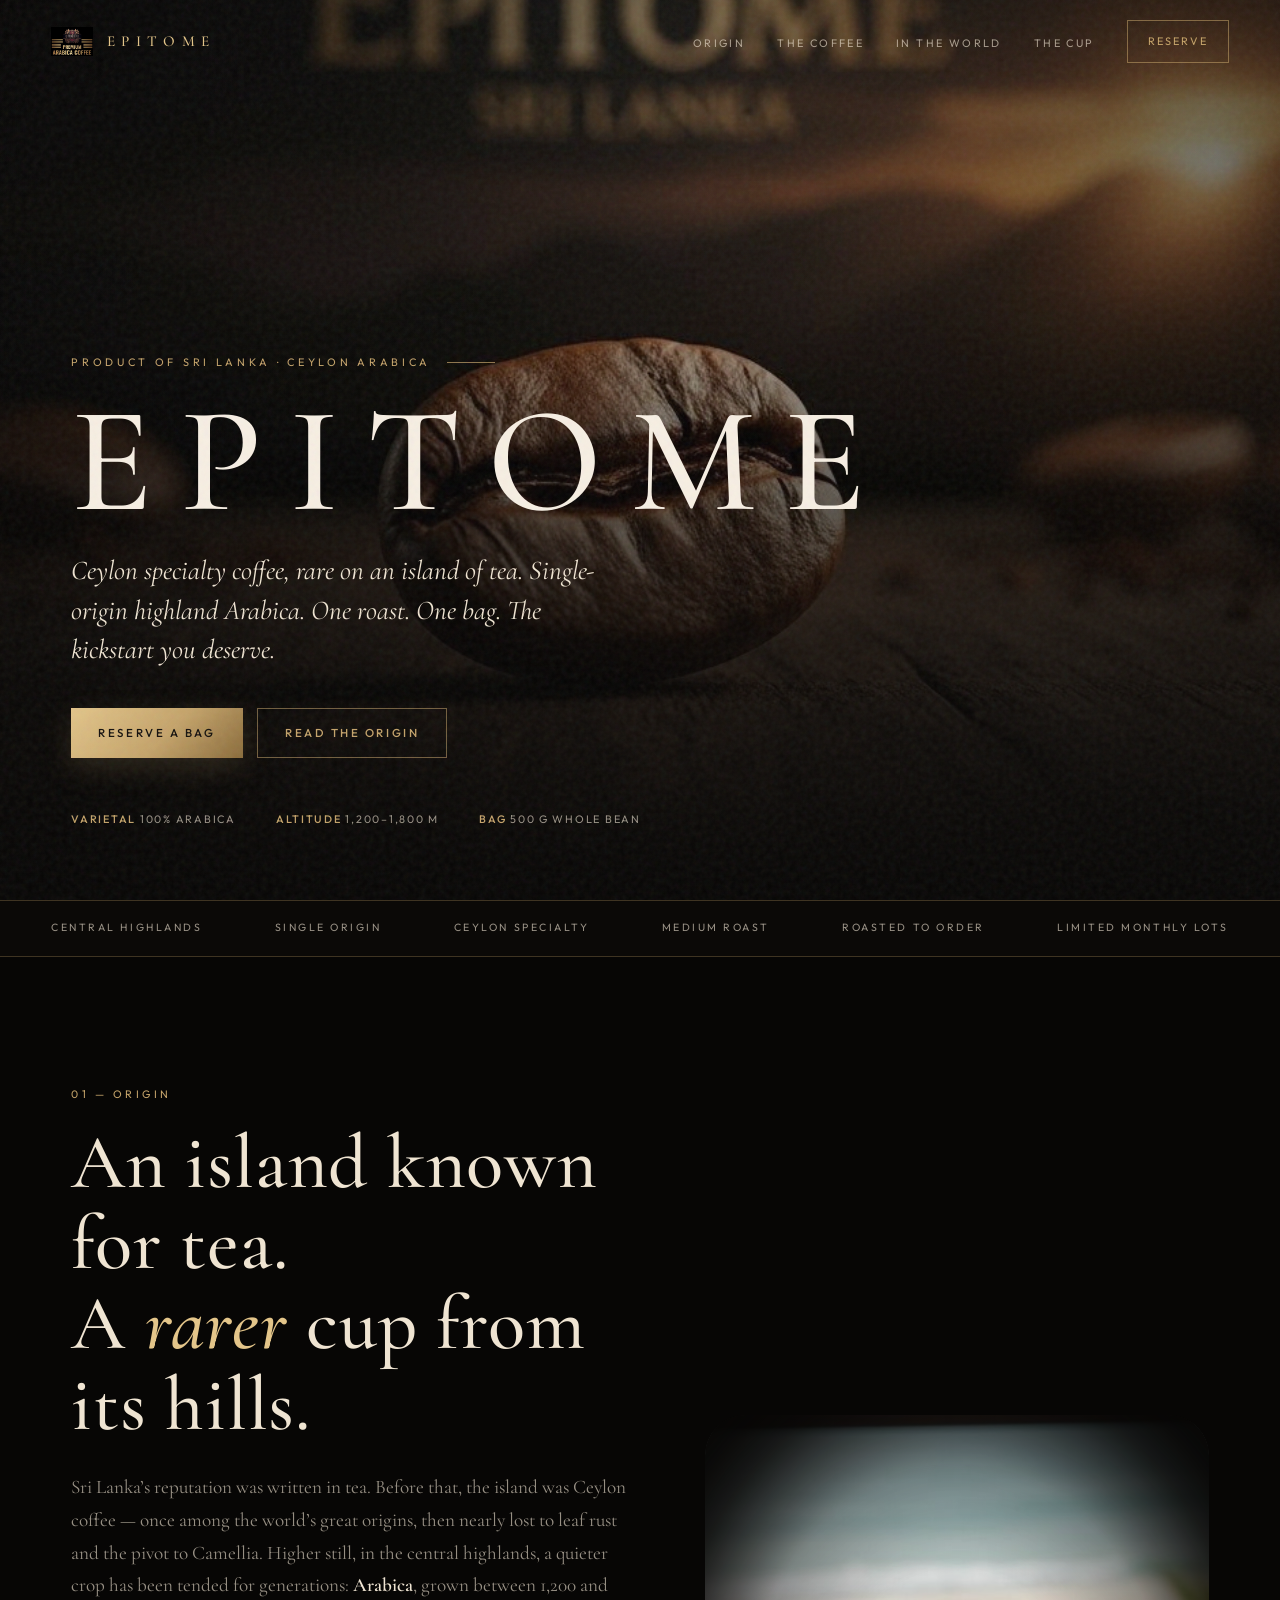
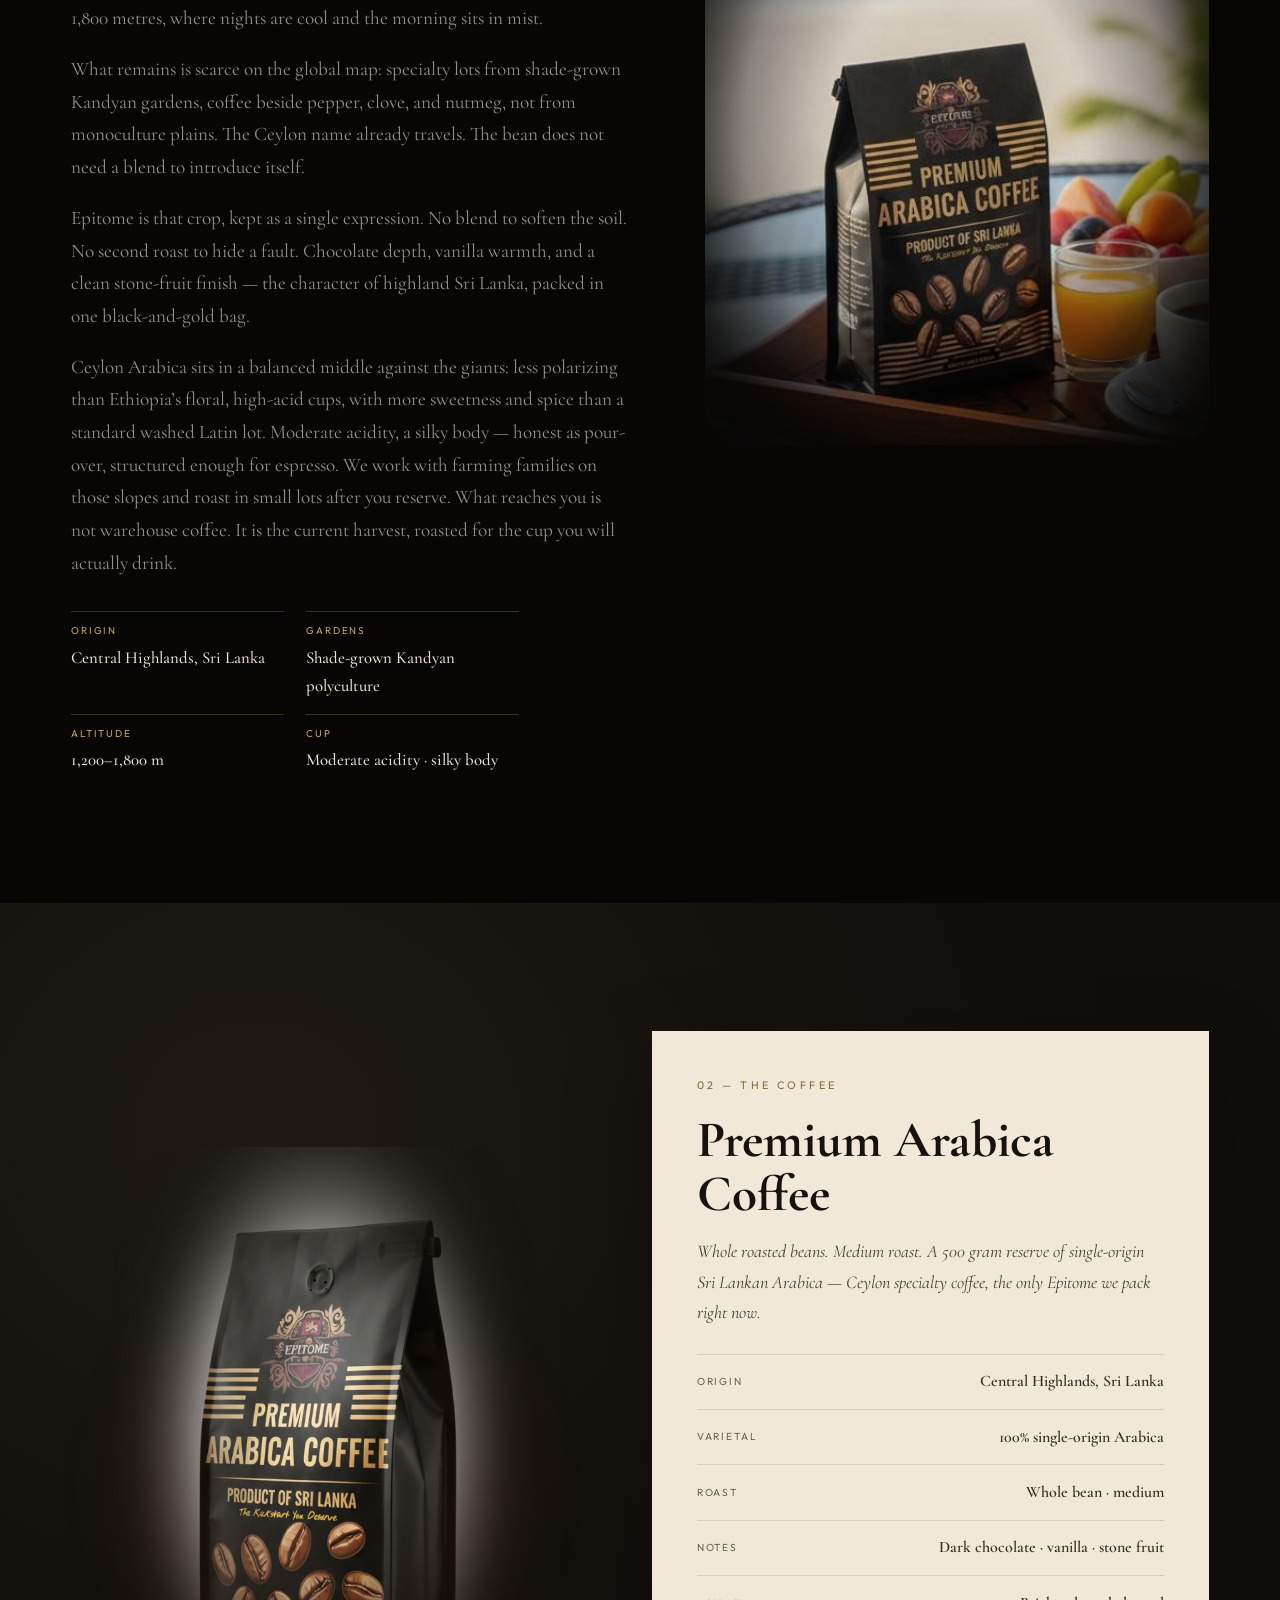
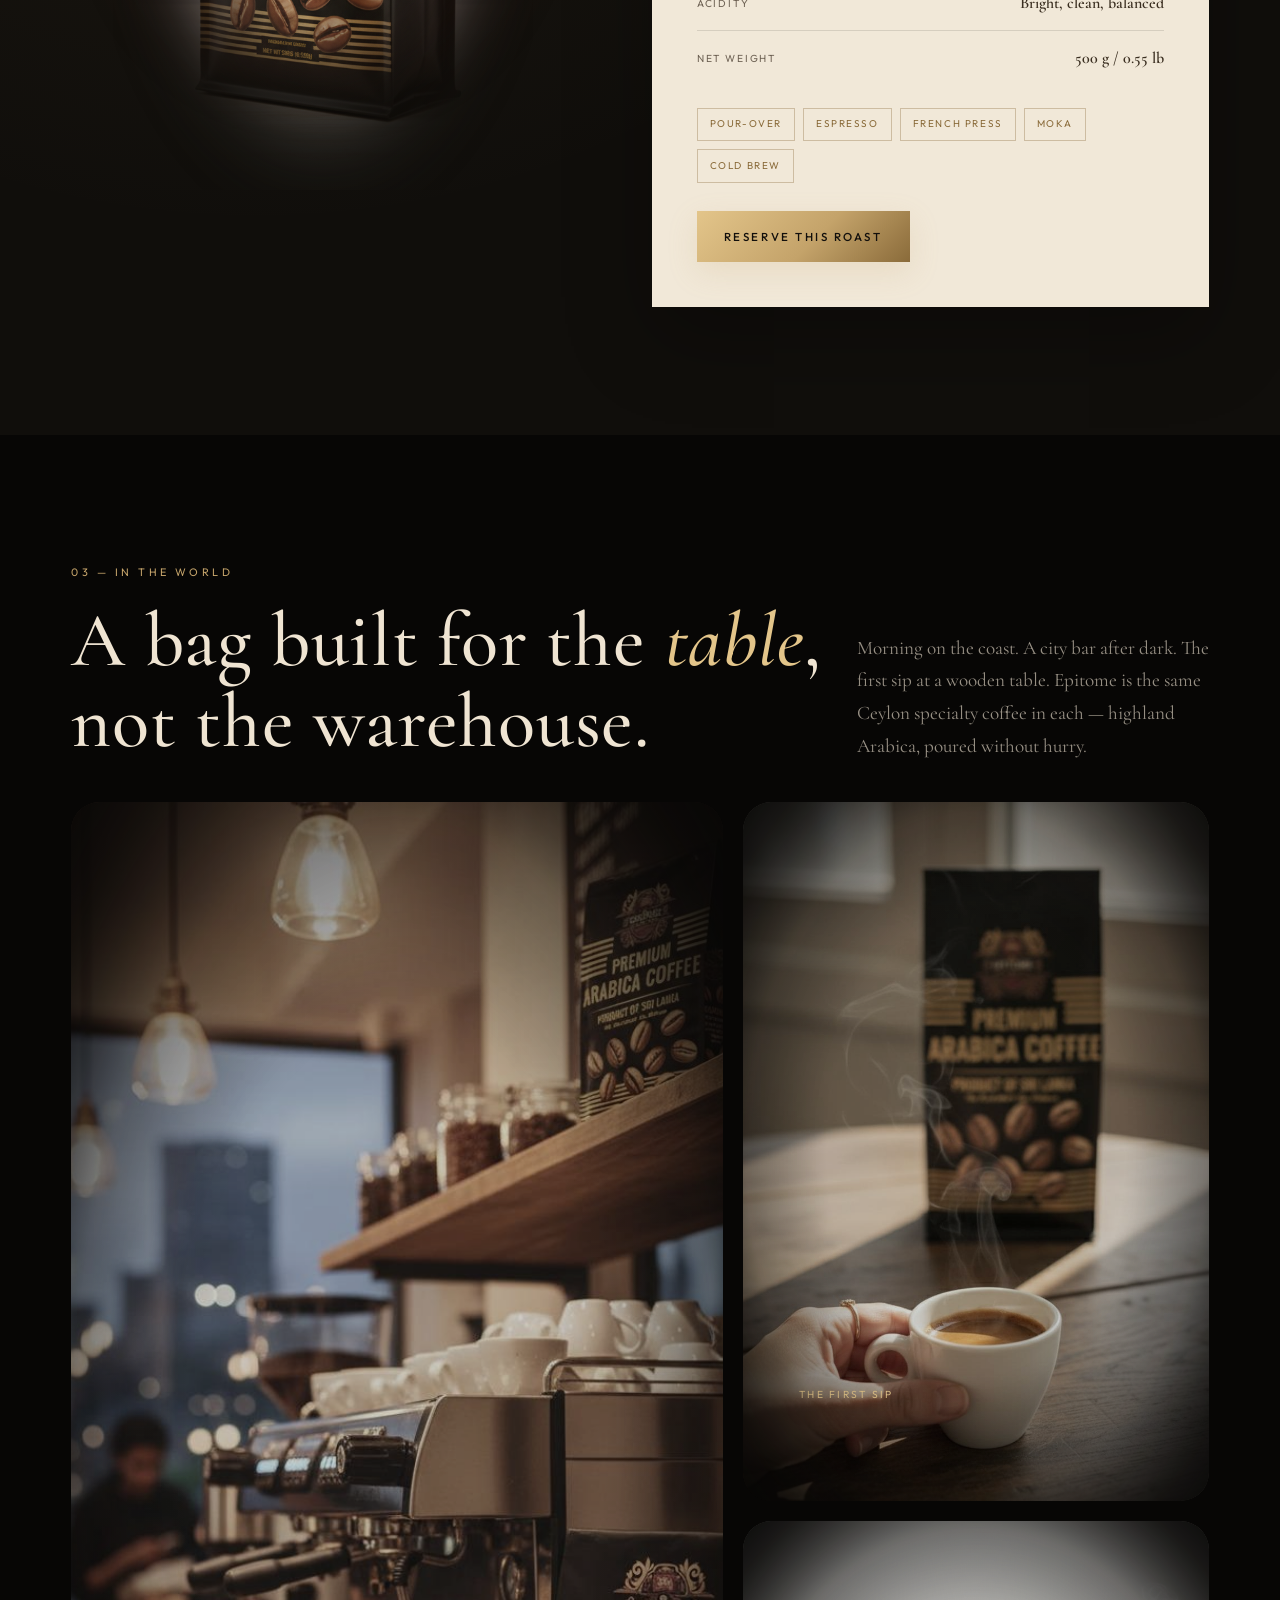
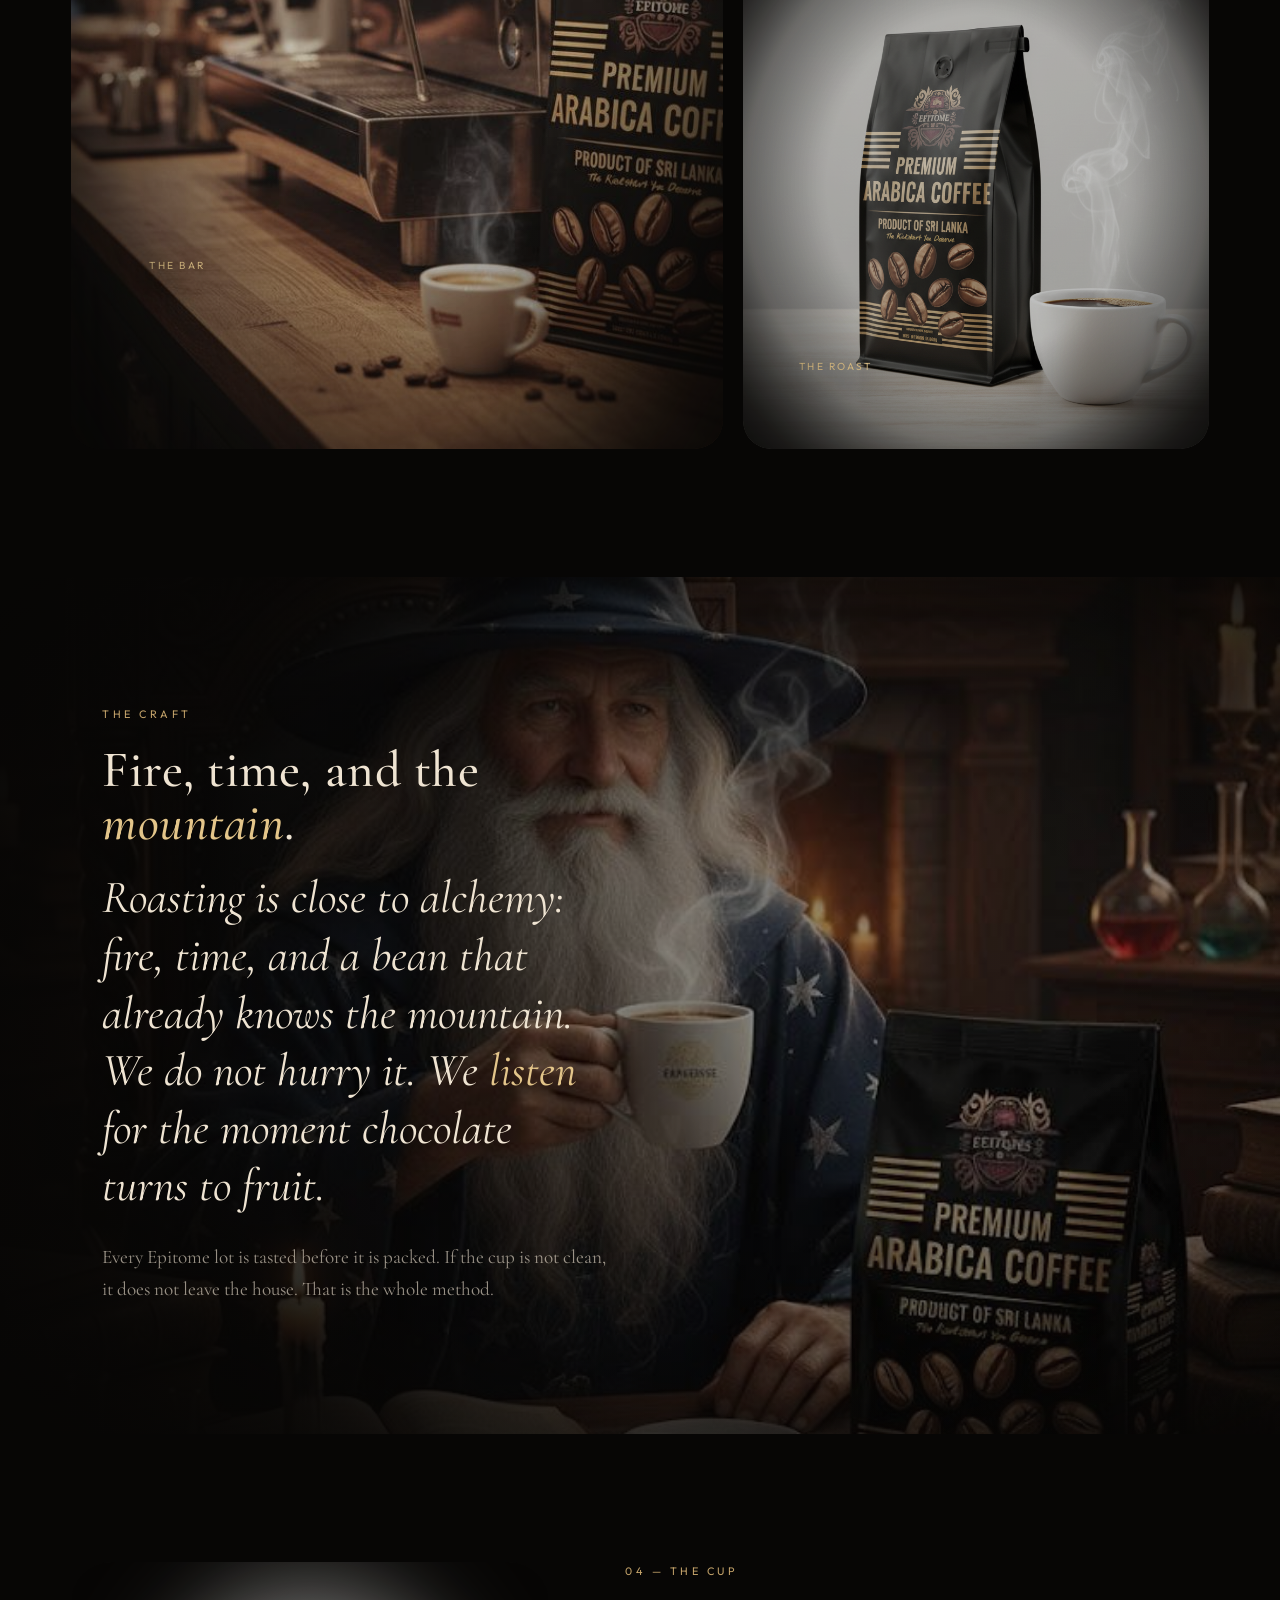
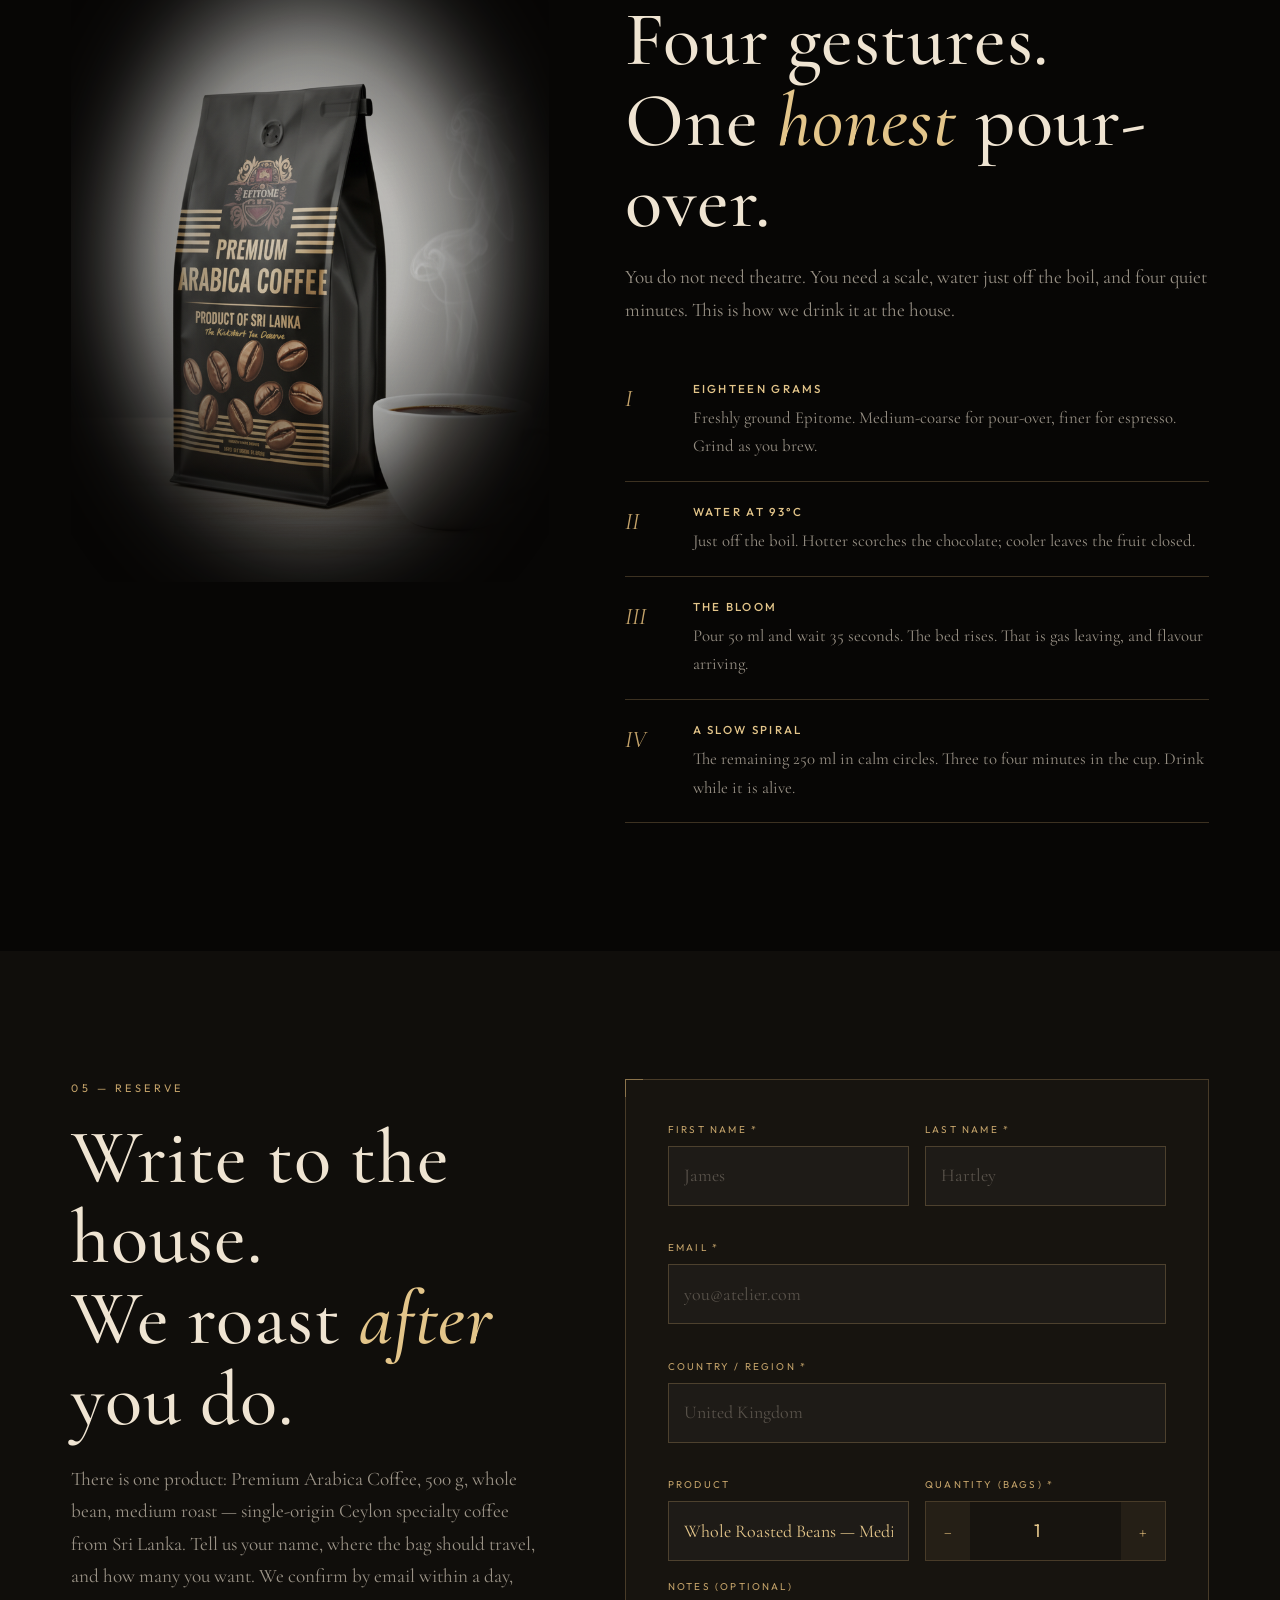
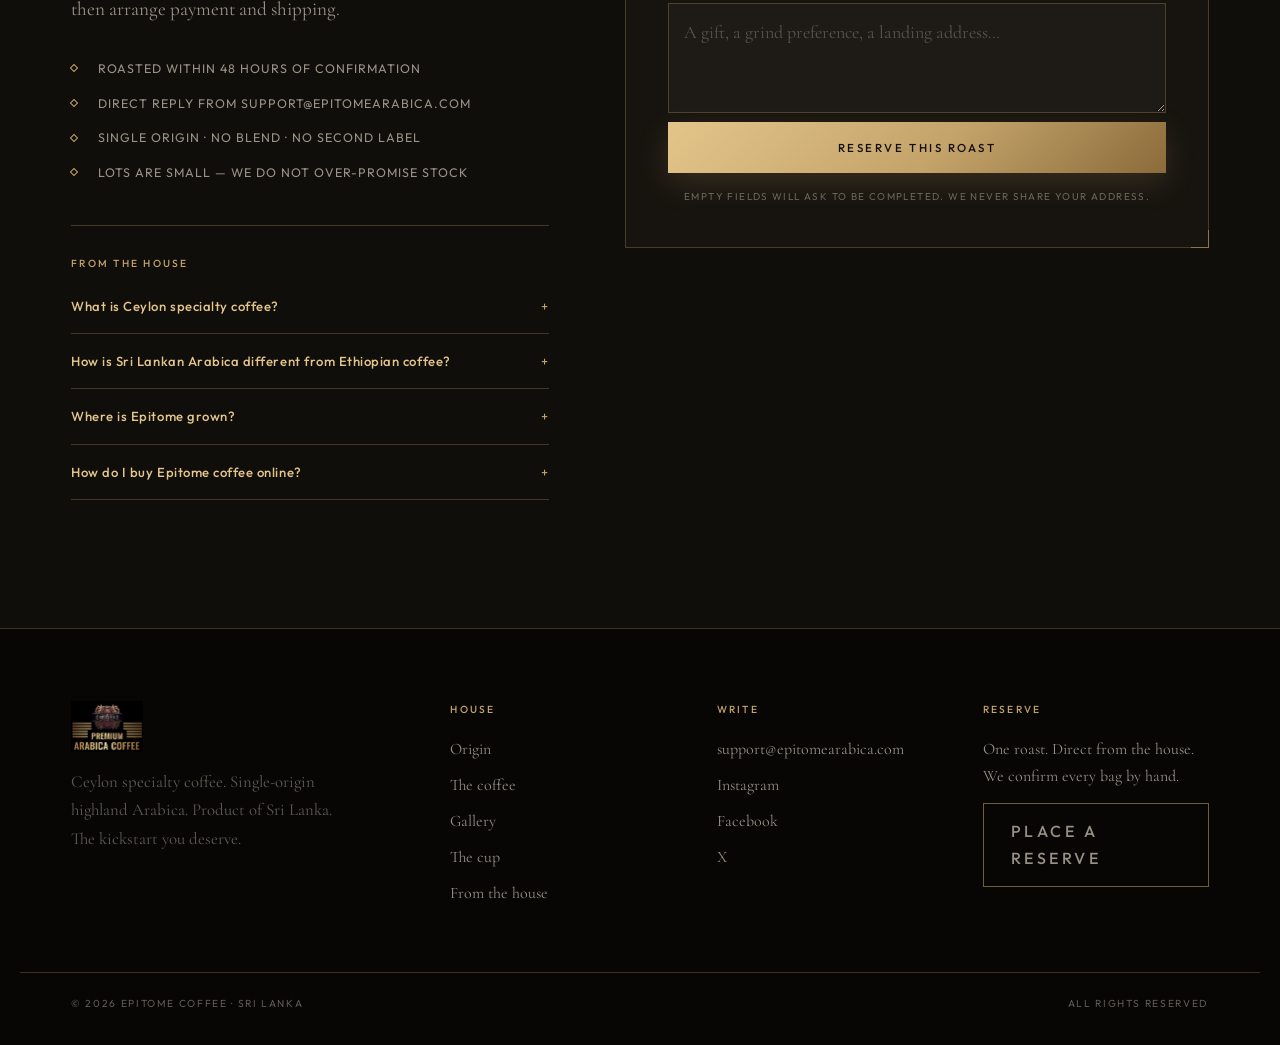
==== commit 763ff458: "Add Ceylon specialty SEO to the luxury Epitome site Title, Open Graph, JSON-LD, sitemap, and origin " ====
--- a/index.html
+++ b/index.html
@@ -3,13 +3,138 @@
 <head>
   <meta charset="UTF-8">
   <meta name="viewport" content="width=device-width, initial-scale=1.0">
-  <title>Epitome — Premium Sri Lankan Arabica</title>
-  <meta name="description" content="Epitome is premium highland Arabica from Sri Lanka. One roast, one bag, reserved to order. Product of Sri Lanka.">
+  <title>Epitome — Ceylon Specialty Coffee | Single Origin Sri Lankan Arabica</title>
+  <meta name="description" content="Reserve Epitome: single-origin Ceylon specialty coffee. Highland Sri Lankan Arabica, 500 g whole bean, medium roast. Rare, shade-grown, roasted to order.">
+  <meta name="author" content="Epitome">
+  <meta name="theme-color" content="#070605">
+  <meta name="robots" content="index, follow">
+  <link rel="canonical" href="https://epitomearabica.com/">
+  <link rel="alternate" hreflang="en" href="https://epitomearabica.com/">
   <link rel="icon" href="assets/crest.png" type="image/png">
+  <link rel="apple-touch-icon" href="assets/crest.png">
+  <meta property="og:type" content="website">
+  <meta property="og:site_name" content="Epitome">
+  <meta property="og:locale" content="en_US">
+  <meta property="og:url" content="https://epitomearabica.com/">
+  <meta property="og:title" content="Epitome — Ceylon Specialty Coffee">
+  <meta property="og:description" content="Single-origin highland Arabica from Sri Lanka. One roast, one 500 g bag, reserved to order. Product of Sri Lanka.">
+  <meta property="og:image" content="https://epitomearabica.com/assets/og.jpg">
+  <meta property="og:image:type" content="image/jpeg">
+  <meta property="og:image:width" content="1200">
+  <meta property="og:image:height" content="630">
+  <meta property="og:image:alt" content="Epitome Premium Arabica 500 g bag — whole bean Ceylon specialty coffee from Sri Lanka">
+  <meta name="twitter:card" content="summary_large_image">
+  <meta name="twitter:title" content="Epitome — Ceylon Specialty Coffee">
+  <meta name="twitter:description" content="Single-origin Sri Lankan Arabica. Highland grown, 500 g whole bean, medium roast. Reserve a bag from the house.">
+  <meta name="twitter:image" content="https://epitomearabica.com/assets/og.jpg">
+  <meta name="twitter:image:alt" content="Epitome Premium Arabica 500 g bag — whole bean Ceylon specialty coffee from Sri Lanka">
   <link rel="preconnect" href="https://fonts.googleapis.com">
   <link rel="preconnect" href="https://fonts.gstatic.com" crossorigin>
   <link href="https://fonts.googleapis.com/css2?family=Cormorant+Garamond:ital,wght@0,400;0,500;0,600;1,400;1,500&family=Outfit:wght@300;400;500;600&display=swap" rel="stylesheet">
-  <link rel="stylesheet" href="assets/site.css?v=origin-portrait">
+  <link rel="stylesheet" href="assets/site.css?v=seo-1">
+  <script type="application/ld+json">
+  {
+    "@context": "https://schema.org",
+    "@graph": [
+      {
+        "@type": "Organization",
+        "@id": "https://epitomearabica.com/#organization",
+        "name": "Epitome",
+        "url": "https://epitomearabica.com/",
+        "logo": {
+          "@type": "ImageObject",
+          "url": "https://epitomearabica.com/assets/crest.png"
+        },
+        "image": "https://epitomearabica.com/assets/og.jpg",
+        "email": "mailto:support@epitomearabica.com",
+        "description": "Epitome is a Sri Lankan house for single-origin Ceylon specialty coffee: highland Arabica, roasted to order.",
+        "areaServed": "Worldwide",
+        "knowsAbout": ["Ceylon specialty coffee", "Sri Lankan Arabica", "single origin coffee"],
+        "sameAs": [
+          "https://www.instagram.com/the.essence.of.sri.lanka/",
+          "https://www.facebook.com/profile.php?id=61584592581260",
+          "https://x.com/essence_of_LK"
+        ]
+      },
+      {
+        "@type": "WebSite",
+        "@id": "https://epitomearabica.com/#website",
+        "url": "https://epitomearabica.com/",
+        "name": "Epitome",
+        "inLanguage": "en",
+        "publisher": { "@id": "https://epitomearabica.com/#organization" }
+      },
+      {
+        "@type": "Product",
+        "@id": "https://epitomearabica.com/#product",
+        "name": "Epitome Premium Arabica Coffee",
+        "alternateName": ["Ceylon specialty coffee", "Single origin Sri Lankan Arabica beans"],
+        "description": "500 g of whole-bean, medium-roast, single-origin Ceylon specialty coffee. 100% Arabica from Sri Lanka’s central highlands, 1,200–1,800 m. Chocolate, vanilla, and stone fruit. Reserved and roasted to order.",
+        "image": [
+          "https://epitomearabica.com/assets/product.jpg",
+          "https://epitomearabica.com/assets/og.jpg"
+        ],
+        "brand": { "@id": "https://epitomearabica.com/#organization" },
+        "category": "Specialty Coffee",
+        "countryOfOrigin": { "@type": "Country", "name": "Sri Lanka" },
+        "material": "100% Arabica coffee beans",
+        "weight": { "@type": "QuantitativeValue", "value": 500, "unitCode": "GRM" },
+        "additionalProperty": [
+          { "@type": "PropertyValue", "name": "Varietal", "value": "100% single-origin Arabica" },
+          { "@type": "PropertyValue", "name": "Origin", "value": "Central Highlands, Sri Lanka" },
+          { "@type": "PropertyValue", "name": "Altitude", "value": "1,200–1,800 m" },
+          { "@type": "PropertyValue", "name": "Roast", "value": "Medium, whole bean" },
+          { "@type": "PropertyValue", "name": "Tasting notes", "value": "Dark chocolate, vanilla, stone fruit" }
+        ],
+        "offers": {
+          "@type": "Offer",
+          "url": "https://epitomearabica.com/#reserve",
+          "availability": "https://schema.org/LimitedAvailability",
+          "itemCondition": "https://schema.org/NewCondition",
+          "seller": { "@id": "https://epitomearabica.com/#organization" }
+        }
+      },
+      {
+        "@type": "FAQPage",
+        "@id": "https://epitomearabica.com/#faq",
+        "mainEntity": [
+          {
+            "@type": "Question",
+            "name": "What is Ceylon specialty coffee?",
+            "acceptedAnswer": {
+              "@type": "Answer",
+              "text": "Ceylon specialty coffee is high-grown Arabica from Sri Lanka — a rare origin after the island’s historic shift to tea. Epitome is a single-origin expression of that crop: highland beans, one medium roast, packed as a 500 g bag of whole beans."
+            }
+          },
+          {
+            "@type": "Question",
+            "name": "How is Sri Lankan Arabica different from Ethiopian coffee?",
+            "acceptedAnswer": {
+              "@type": "Answer",
+              "text": "Ceylon Arabica typically sits in a balanced middle: moderate acidity and a silky, medium-to-full body, rather than Ethiopia’s very bright, floral, tea-like cups. Epitome drinks with chocolate depth, vanilla warmth, and a clean stone-fruit finish, and holds for both pour-over and espresso."
+            }
+          },
+          {
+            "@type": "Question",
+            "name": "Where is Epitome grown?",
+            "acceptedAnswer": {
+              "@type": "Answer",
+              "text": "In Sri Lanka’s central highlands, between 1,200 and 1,800 metres. The island’s Arabica is largely shade-grown in biodiverse Kandyan gardens — coffee beside pepper, clove, nutmeg, and shade trees — not vast monoculture."
+            }
+          },
+          {
+            "@type": "Question",
+            "name": "How do I buy Epitome coffee online?",
+            "acceptedAnswer": {
+              "@type": "Answer",
+              "text": "There is no warehouse stock. Reserve a 500 g bag on this page. The house confirms by email within a day, then roasts and ships. One product: whole roasted beans, medium roast, product of Sri Lanka."
+            }
+          }
+        ]
+      }
+    ]
+  }
+  </script>
 </head>
 <body>
   <a class="skip-link" href="#main">Skip to main content</a>
@@ -17,7 +142,7 @@
 
   <header class="site-header">
     <a class="brand" href="#top" aria-label="Epitome home">
-      <img src="assets/crest.png" alt="" width="42" height="42">
+      <img src="assets/crest.png" alt="Epitome crest" width="42" height="30">
       <span class="brand-name">EPITOME</span>
     </a>
     <nav aria-label="Primary">
@@ -43,15 +168,15 @@
   </nav>
 
   <main id="main">
-    <section class="hero" id="top" aria-label="Epitome Premium Arabica">
+    <section class="hero" id="top" aria-label="Epitome Ceylon specialty coffee">
       <div class="hero-media">
-        <img src="assets/bean.jpg" alt="A roasted Arabica bean on dark wood, with Epitome Sri Lanka in the distance" fetchpriority="high">
+        <img src="assets/bean.jpg" alt="Roasted single-origin Sri Lankan Arabica bean, Ceylon specialty coffee from the highlands" width="1024" height="1024" fetchpriority="high" decoding="async">
       </div>
       <div class="hero-veil" aria-hidden="true"></div>
       <div class="hero-inner">
-        <p class="eyebrow">Product of Sri Lanka</p>
+        <p class="eyebrow">Product of Sri Lanka · Ceylon Arabica</p>
         <h1>EPITOME</h1>
-        <p class="hero-kicker">Highland Arabica, rare on an island of tea. One roast. One bag. The kickstart you deserve.</p>
+        <p class="hero-kicker">Ceylon specialty coffee, rare on an island of tea. Single-origin highland Arabica. One roast. One bag. The kickstart you deserve.</p>
         <div class="hero-actions">
           <a class="btn btn-gold" href="#reserve">Reserve a bag</a>
           <a class="btn btn-line" href="#origin">Read the origin</a>
@@ -64,10 +189,11 @@
       </div>
     </section>
 
-    <div class="provenance" aria-hidden="true">
+    <div class="provenance">
       <div class="provenance-row">
         <span>Central Highlands</span>
         <span>Single origin</span>
+        <span>Ceylon specialty</span>
         <span>Medium roast</span>
         <span>Roasted to order</span>
         <span>Limited monthly lots</span>
@@ -80,13 +206,20 @@
           <p class="chapter-label">01 — Origin</p>
           <h2 class="display">An island known for tea.<br>A <em>rarer</em> cup from its hills.</h2>
           <div class="prose" style="margin-top: 1.6rem;">
-            <p>Sri Lanka’s reputation was written in tea. Higher still, in the central highlands, a quieter crop has been tended for generations: <strong>Arabica</strong>, grown between 1,200 and 1,800 metres, where nights are cool and the morning sits in mist.</p>
+            <p>Sri Lanka’s reputation was written in tea. Before that, the island was Ceylon coffee — once among the world’s great origins, then nearly lost to leaf rust and the pivot to Camellia. Higher still, in the central highlands, a quieter crop has been tended for generations: <strong>Arabica</strong>, grown between 1,200 and 1,800 metres, where nights are cool and the morning sits in mist.</p>
+            <p>What remains is scarce on the global map: specialty lots from shade-grown Kandyan gardens, coffee beside pepper, clove, and nutmeg, not from monoculture plains. The Ceylon name already travels. The bean does not need a blend to introduce itself.</p>
             <p>Epitome is that crop, kept as a single expression. No blend to soften the soil. No second roast to hide a fault. Chocolate depth, vanilla warmth, and a clean stone-fruit finish — the character of highland Sri Lanka, packed in one black-and-gold bag.</p>
-            <p>We work with farming families on those slopes and roast in small lots after you reserve. What reaches you is not warehouse coffee. It is the current harvest, roasted for the cup you will actually drink.</p>
-          </div>
+            <p>Ceylon Arabica sits in a balanced middle against the giants: less polarizing than Ethiopia’s floral, high-acid cups, with more sweetness and spice than a standard washed Latin lot. Moderate acidity, a silky body — honest as pour-over, structured enough for espresso. We work with farming families on those slopes and roast in small lots after you reserve. What reaches you is not warehouse coffee. It is the current harvest, roasted for the cup you will actually drink.</p>
+          </div>
+          <dl class="terroir">
+            <div><dt>Origin</dt><dd>Central Highlands, Sri Lanka</dd></div>
+            <div><dt>Gardens</dt><dd>Shade-grown Kandyan polyculture</dd></div>
+            <div><dt>Altitude</dt><dd>1,200–1,800 m</dd></div>
+            <div><dt>Cup</dt><dd>Moderate acidity · silky body</dd></div>
+          </dl>
         </div>
         <figure class="bloom bloom-origin reveal">
-          <img src="assets/terrace-bag.jpg?v=2" alt="Epitome Premium Arabica bag on a breakfast tray by the Sri Lankan coast" loading="lazy">
+          <img src="assets/terrace-bag.jpg?v=2" alt="500 g bag of whole bean Ceylon Arabica coffee, Epitome, on a Sri Lankan terrace" width="473" height="592" loading="lazy" decoding="async">
         </figure>
       </div>
     </section>
@@ -96,13 +229,13 @@
         <div class="product-shot reveal">
           <div class="bloom-glow" aria-hidden="true"></div>
           <div class="bloom bloom-product">
-            <img src="assets/product.jpg" alt="Epitome Premium Arabica Coffee 500g bag, product of Sri Lanka">
+            <img src="assets/product.jpg" alt="Epitome Premium Arabica Coffee 500 g bag of whole bean Ceylon specialty coffee, product of Sri Lanka" width="589" height="902">
           </div>
         </div>
         <article class="tasting-card reveal">
           <p class="chapter-label">02 — The coffee</p>
           <h2>Premium Arabica Coffee</h2>
-          <p class="lede">Whole roasted beans. Medium roast. A 500 gram reserve from the highlands — the only Epitome we bottle right now.</p>
+          <p class="lede">Whole roasted beans. Medium roast. A 500 gram reserve of single-origin Sri Lankan Arabica — Ceylon specialty coffee, the only Epitome we pack right now.</p>
           <dl>
             <div class="spec"><dt>Origin</dt><dd>Central Highlands, Sri Lanka</dd></div>
             <div class="spec"><dt>Varietal</dt><dd>100% single-origin Arabica</dd></div>
@@ -130,21 +263,21 @@
             <p class="chapter-label">03 — In the world</p>
             <h2 class="display">A bag built for the <em>table</em>,<br>not the warehouse.</h2>
           </div>
-          <p class="prose" style="max-width: 22rem;">Morning on the coast. A city bar after dark. The first sip at a wooden table. Epitome is the same coffee in each — highland Arabica, poured without hurry.</p>
+          <p class="prose" style="max-width: 22rem;">Morning on the coast. A city bar after dark. The first sip at a wooden table. Epitome is the same Ceylon specialty coffee in each — highland Arabica, poured without hurry.</p>
         </div>
         <div class="gallery-grid">
           <figure class="shot shot-lg bloom bloom-gallery reveal">
-            <img src="assets/cafe.jpg" alt="Epitome bags on a café espresso bar at dusk" loading="lazy">
+            <img src="assets/cafe.jpg" alt="Epitome Ceylon specialty coffee bags on a café espresso bar at dusk" width="864" height="1184" loading="lazy" decoding="async">
             <span class="bloom-veil" aria-hidden="true"></span>
             <figcaption>The bar</figcaption>
           </figure>
           <figure class="shot bloom bloom-gallery reveal">
-            <img src="assets/first-sip.jpg" alt="A hand holding a steaming espresso with the Epitome bag beyond" loading="lazy">
+            <img src="assets/first-sip.jpg" alt="Hand holding a steaming espresso with an Epitome Sri Lankan Arabica bag beyond" width="832" height="1248" loading="lazy" decoding="async">
             <span class="bloom-veil" aria-hidden="true"></span>
             <figcaption>The first sip</figcaption>
           </figure>
           <figure class="shot bloom bloom-gallery reveal">
-            <img src="assets/product-cup.jpg" alt="Epitome bag beside a steaming white cup" loading="lazy">
+            <img src="assets/product-cup.jpg" alt="Epitome whole bean Ceylon Arabica bag beside a steaming white cup" width="864" height="980" loading="lazy" decoding="async">
             <span class="bloom-veil" aria-hidden="true"></span>
             <figcaption>The roast</figcaption>
           </figure>
@@ -154,12 +287,13 @@
 
     <section class="alchemy" aria-label="The craft">
       <div class="alchemy-media bloom bloom-alchemy">
-        <img src="assets/alchemy.jpg" alt="A white-bearded roast master in a candlelit study, holding an Epitome cup beside the bag" loading="lazy">
+        <img src="assets/alchemy.jpg" alt="Roast master in a candlelit study holding an Epitome cup beside the Ceylon Arabica bag" width="747" height="1024" loading="lazy" decoding="async">
         <span class="bloom-veil" aria-hidden="true"></span>
       </div>
       <div class="alchemy-veil" aria-hidden="true"></div>
       <div class="alchemy-copy reveal">
         <p class="chapter-label">The craft</p>
+        <h2 class="display">Fire, time, and the <em>mountain</em>.</h2>
         <p class="quote">Roasting is close to alchemy: fire, time, and a bean that already knows the mountain. We do not hurry it. We <em>listen</em> for the moment chocolate turns to fruit.</p>
         <p class="prose" style="margin-top: 1.6rem;">Every Epitome lot is tasted before it is packed. If the cup is not clean, it does not leave the house. That is the whole method.</p>
       </div>
@@ -168,7 +302,7 @@
     <section class="chapter" id="ritual">
       <div class="wrap ritual-layout">
         <figure class="ritual-photo bloom bloom-ritual reveal">
-          <img src="assets/product-cup.jpg" alt="Epitome Premium Arabica bag with a steaming cup of black coffee" loading="lazy">
+          <img src="assets/product-cup.jpg" alt="Epitome Premium Arabica bag with a steaming cup of black Sri Lankan coffee" width="864" height="980" loading="lazy" decoding="async">
         </figure>
         <div class="reveal">
           <p class="chapter-label">04 — The cup</p>
@@ -213,13 +347,33 @@
         <div class="reveal">
           <p class="chapter-label">05 — Reserve</p>
           <h2 class="display">Write to the house.<br>We roast <em>after</em> you do.</h2>
-          <p class="prose" style="margin-top: 1.4rem;">There is one product: Premium Arabica Coffee, 500 g, whole bean, medium roast. Tell us your name, where the bag should travel, and how many you want. We confirm by email within a day, then arrange payment and shipping.</p>
+          <p class="prose" style="margin-top: 1.4rem;">There is one product: Premium Arabica Coffee, 500 g, whole bean, medium roast — single-origin Ceylon specialty coffee from Sri Lanka. Tell us your name, where the bag should travel, and how many you want. We confirm by email within a day, then arrange payment and shipping.</p>
           <ul class="promises">
             <li>Roasted within 48 hours of confirmation</li>
             <li>Direct reply from support@epitomearabica.com</li>
             <li>Single origin · no blend · no second label</li>
             <li>Lots are small — we do not over-promise stock</li>
           </ul>
+
+          <div class="faq" id="faq">
+            <h2>From the house</h2>
+            <details>
+              <summary>What is Ceylon specialty coffee?</summary>
+              <p>Ceylon specialty coffee is high-grown Arabica from Sri Lanka — a rare origin after the island’s historic shift to tea. Epitome is a single-origin expression of that crop: highland beans, one medium roast, packed as a 500 g bag of whole beans.</p>
+            </details>
+            <details>
+              <summary>How is Sri Lankan Arabica different from Ethiopian coffee?</summary>
+              <p>Ceylon Arabica typically sits in a balanced middle: moderate acidity and a silky, medium-to-full body, rather than Ethiopia’s very bright, floral, tea-like cups. Epitome drinks with chocolate depth, vanilla warmth, and a clean stone-fruit finish, and holds for both pour-over and espresso.</p>
+            </details>
+            <details>
+              <summary>Where is Epitome grown?</summary>
+              <p>In Sri Lanka’s central highlands, between 1,200 and 1,800 metres. The island’s Arabica is largely shade-grown in biodiverse Kandyan gardens — coffee beside pepper, clove, nutmeg, and shade trees — not vast monoculture.</p>
+            </details>
+            <details>
+              <summary>How do I buy Epitome coffee online?</summary>
+              <p>There is no warehouse stock. Reserve a 500 g bag on this page. The house confirms by email within a day, then roasts and ships. One product: whole roasted beans, medium roast, product of Sri Lanka.</p>
+            </details>
+          </div>
         </div>
 
         <div class="form-panel reveal">
@@ -291,25 +445,26 @@
   <footer class="site-footer" id="contact">
     <div class="wrap footer-grid">
       <div class="footer-brand">
-        <img src="assets/crest.png" alt="Epitome crest with the Sri Lankan flag">
-        <p>Premium Arabica Coffee. Product of Sri Lanka. The kickstart you deserve.</p>
+        <img src="assets/crest.png" alt="Epitome crest with the Sri Lankan flag" width="72" height="51">
+        <p>Ceylon specialty coffee. Single-origin highland Arabica. Product of Sri Lanka. The kickstart you deserve.</p>
       </div>
       <div class="footer-col">
-        <h4>House</h4>
+        <h2>House</h2>
         <a href="#origin">Origin</a>
         <a href="#coffee">The coffee</a>
         <a href="#world">Gallery</a>
         <a href="#ritual">The cup</a>
+        <a href="#faq">From the house</a>
       </div>
       <div class="footer-col">
-        <h4>Write</h4>
+        <h2>Write</h2>
         <a href="mailto:support@epitomearabica.com">support@epitomearabica.com</a>
         <a href="https://www.instagram.com/the.essence.of.sri.lanka/" target="_blank" rel="noopener">Instagram</a>
         <a href="https://www.facebook.com/profile.php?id=61584592581260" target="_blank" rel="noopener">Facebook</a>
         <a href="https://x.com/essence_of_LK" target="_blank" rel="noopener">X</a>
       </div>
       <div class="footer-col">
-        <h4>Reserve</h4>
+        <h2>Reserve</h2>
         <p>One roast. Direct from the house. We confirm every bag by hand.</p>
         <a class="btn btn-line" href="#reserve" style="margin-top:0.8rem;">Place a reserve</a>
       </div>
--- a/assets/site.css
+++ b/assets/site.css
@@ -457,6 +457,83 @@
   font-weight: 600;
 }
 
+.terroir {
+  margin-top: 2rem;
+  display: grid;
+  grid-template-columns: 1fr 1fr;
+  gap: 0.85rem 1.4rem;
+  max-width: 28rem;
+}
+
+.terroir div {
+  border-top: 1px solid var(--line);
+  padding-top: 0.7rem;
+}
+
+.terroir dt {
+  font-family: var(--sans);
+  font-size: 0.62rem;
+  letter-spacing: 0.18em;
+  text-transform: uppercase;
+  color: var(--gold);
+  margin-bottom: 0.2rem;
+}
+
+.terroir dd {
+  color: var(--cream);
+  font-size: 1.05rem;
+  font-weight: 500;
+}
+
+.faq {
+  margin-top: 2.6rem;
+  padding-top: 1.8rem;
+  border-top: 1px solid var(--line);
+}
+
+.faq > h2 {
+  font-family: var(--sans);
+  font-size: 0.64rem;
+  font-weight: 500;
+  letter-spacing: 0.22em;
+  text-transform: uppercase;
+  color: var(--gold);
+  margin-bottom: 0.4rem;
+}
+
+.faq details {
+  border-bottom: 1px solid var(--line);
+  padding: 1rem 0;
+}
+
+.faq summary {
+  font-family: var(--sans);
+  font-size: 0.82rem;
+  font-weight: 500;
+  letter-spacing: 0.04em;
+  color: var(--gold-bright);
+  cursor: pointer;
+  list-style: none;
+}
+
+.faq summary::-webkit-details-marker { display: none; }
+
+.faq summary::after {
+  content: "+";
+  float: right;
+  color: var(--gold);
+  font-weight: 400;
+}
+
+.faq details[open] summary::after { content: "–"; }
+
+.faq details p {
+  margin-top: 0.7rem;
+  color: var(--cream-dim);
+  font-size: 1.05rem;
+  max-width: 36rem;
+}
+
 .bloom {
   position: relative;
   overflow: hidden;
@@ -819,6 +896,11 @@
   margin-left: var(--gutter);
 }
 
+.alchemy-copy .display {
+  font-size: clamp(2rem, 4.2vw, 3.2rem);
+  margin-bottom: 1.15rem;
+}
+
 .quote {
   font-size: clamp(1.8rem, 3.6vw, 3rem);
   line-height: 1.25;
@@ -1153,9 +1235,10 @@
   font-size: 1.05rem;
 }
 
-.footer-col h4 {
+.footer-col h2 {
   font-family: var(--sans);
   font-size: 0.64rem;
+  font-weight: 500;
   letter-spacing: 0.22em;
   text-transform: uppercase;
   color: var(--gold);
@@ -1230,6 +1313,7 @@
     object-position: center 92%;
   }
   .form-grid { grid-template-columns: 1fr; }
+  .terroir { grid-template-columns: 1fr; }
   .gallery-grid { grid-template-columns: 1fr; }
   .hero-actions .btn { width: 100%; }
   .gallery-head { flex-direction: column; align-items: flex-start; }
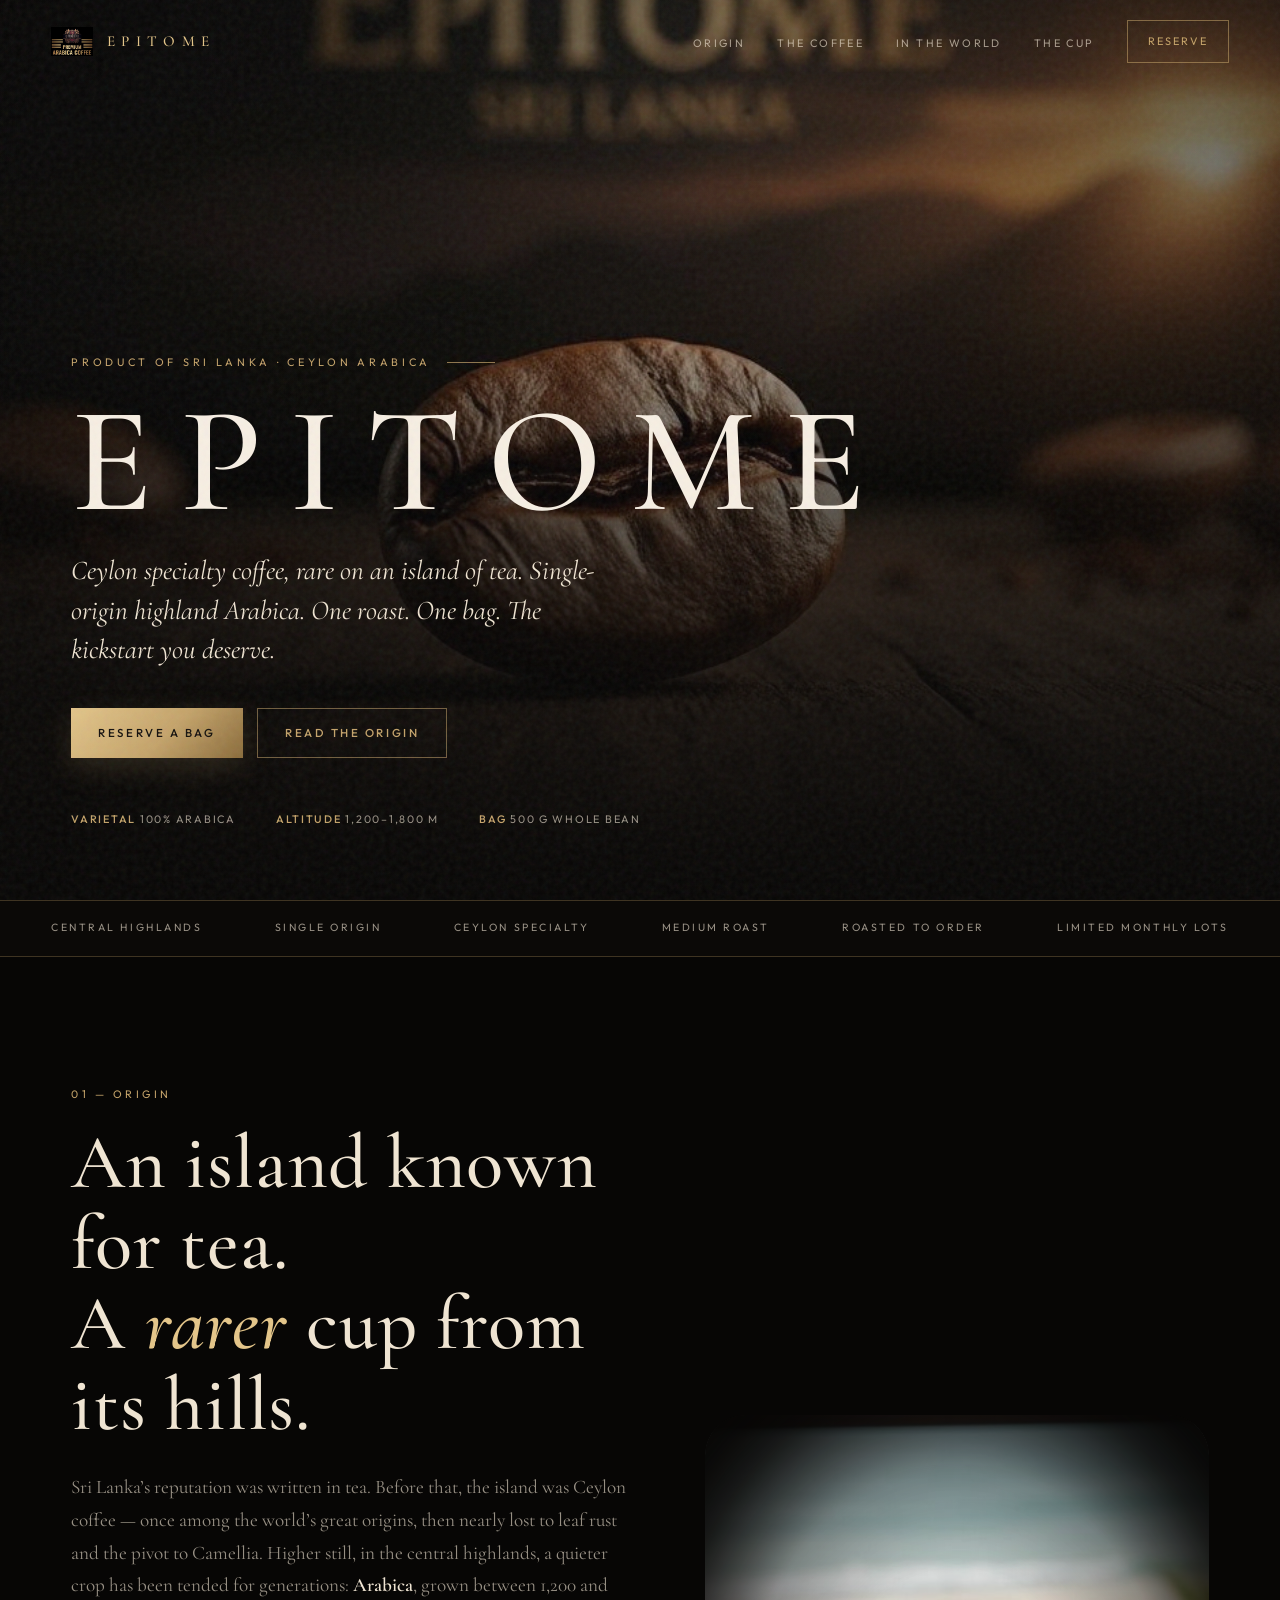
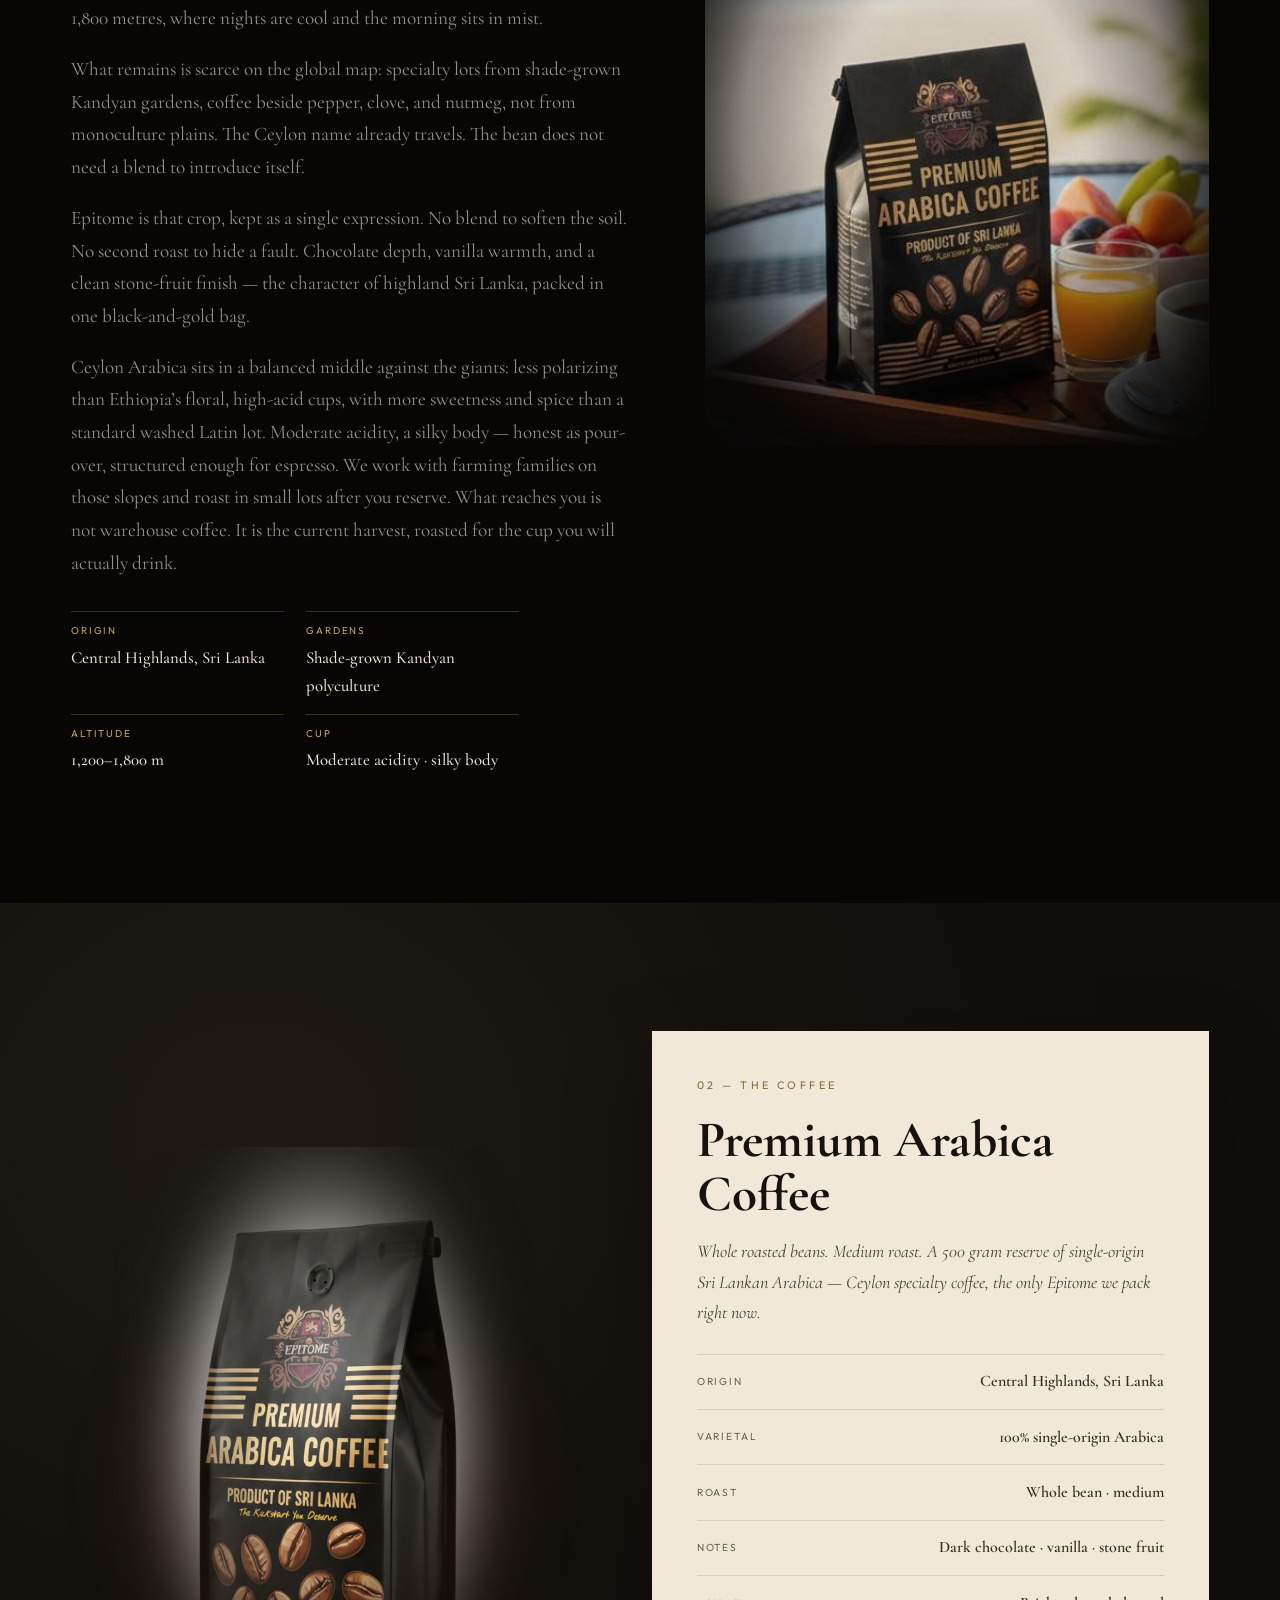
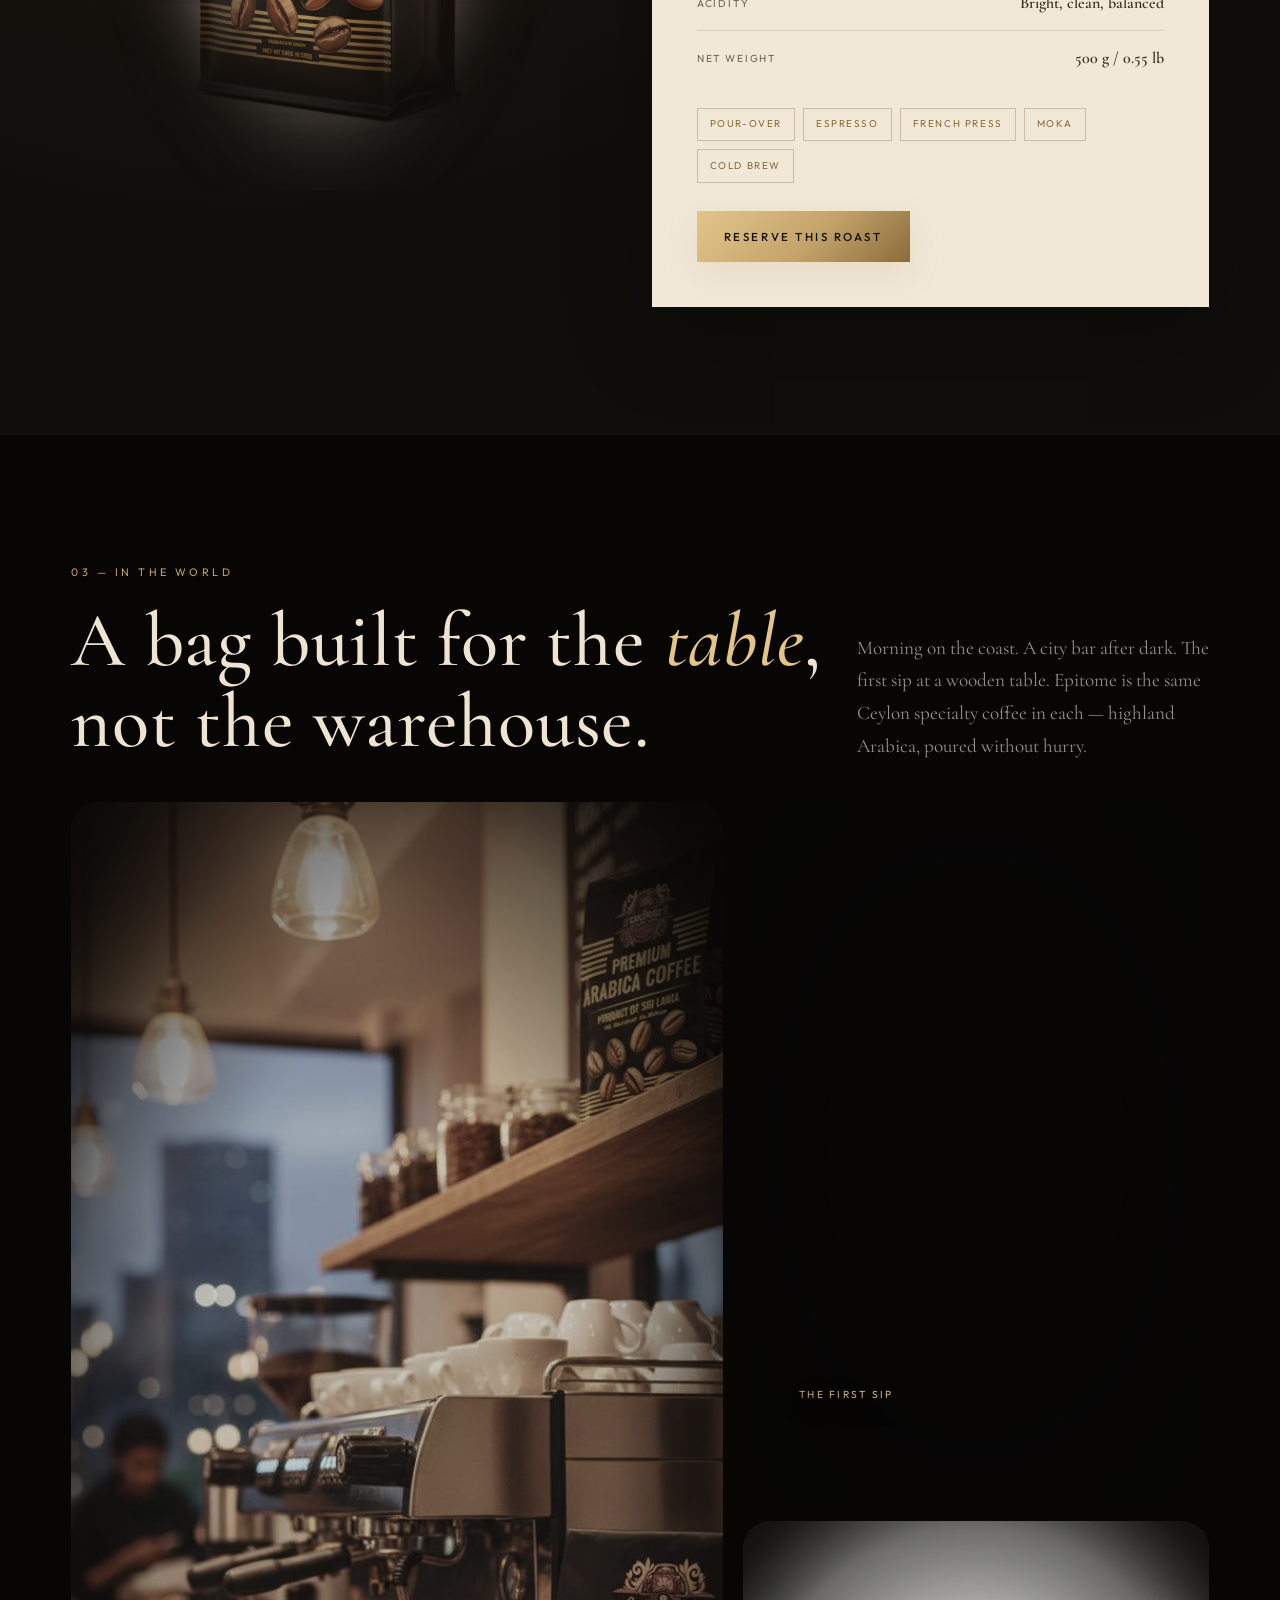
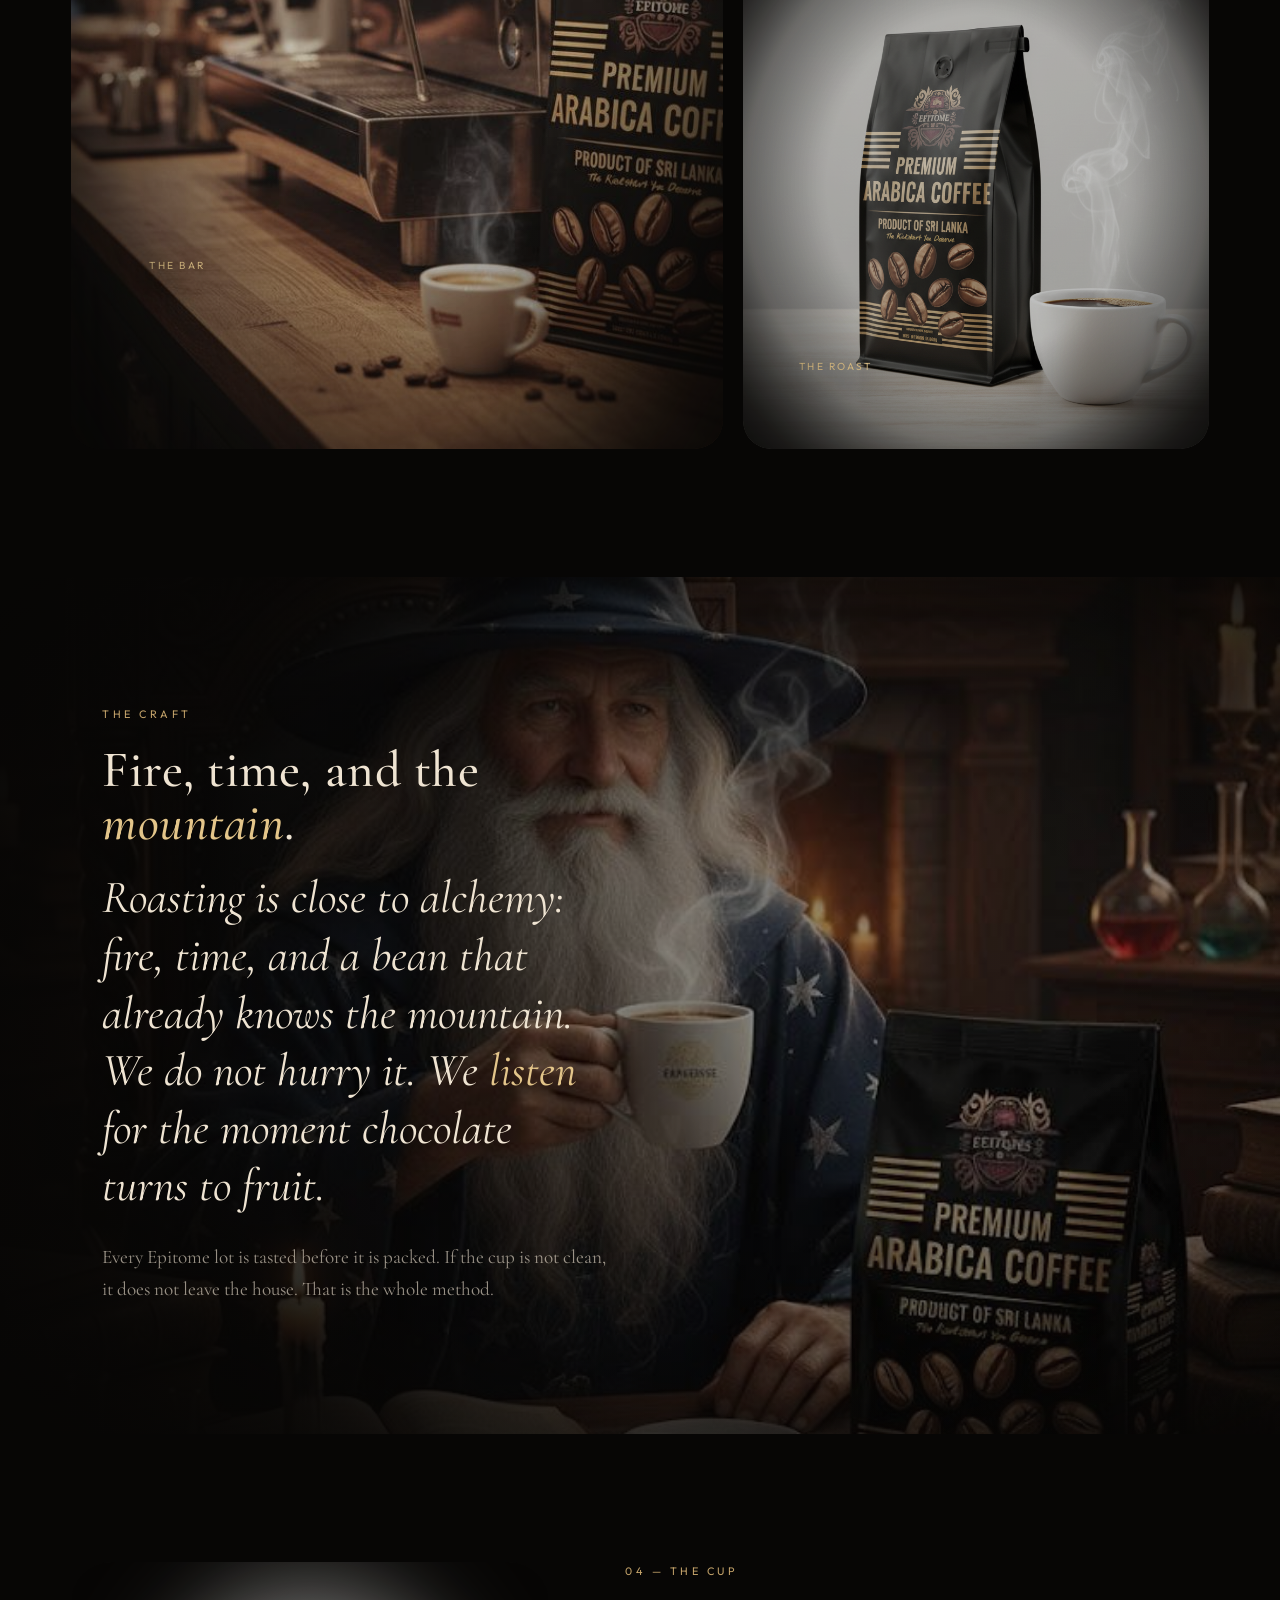
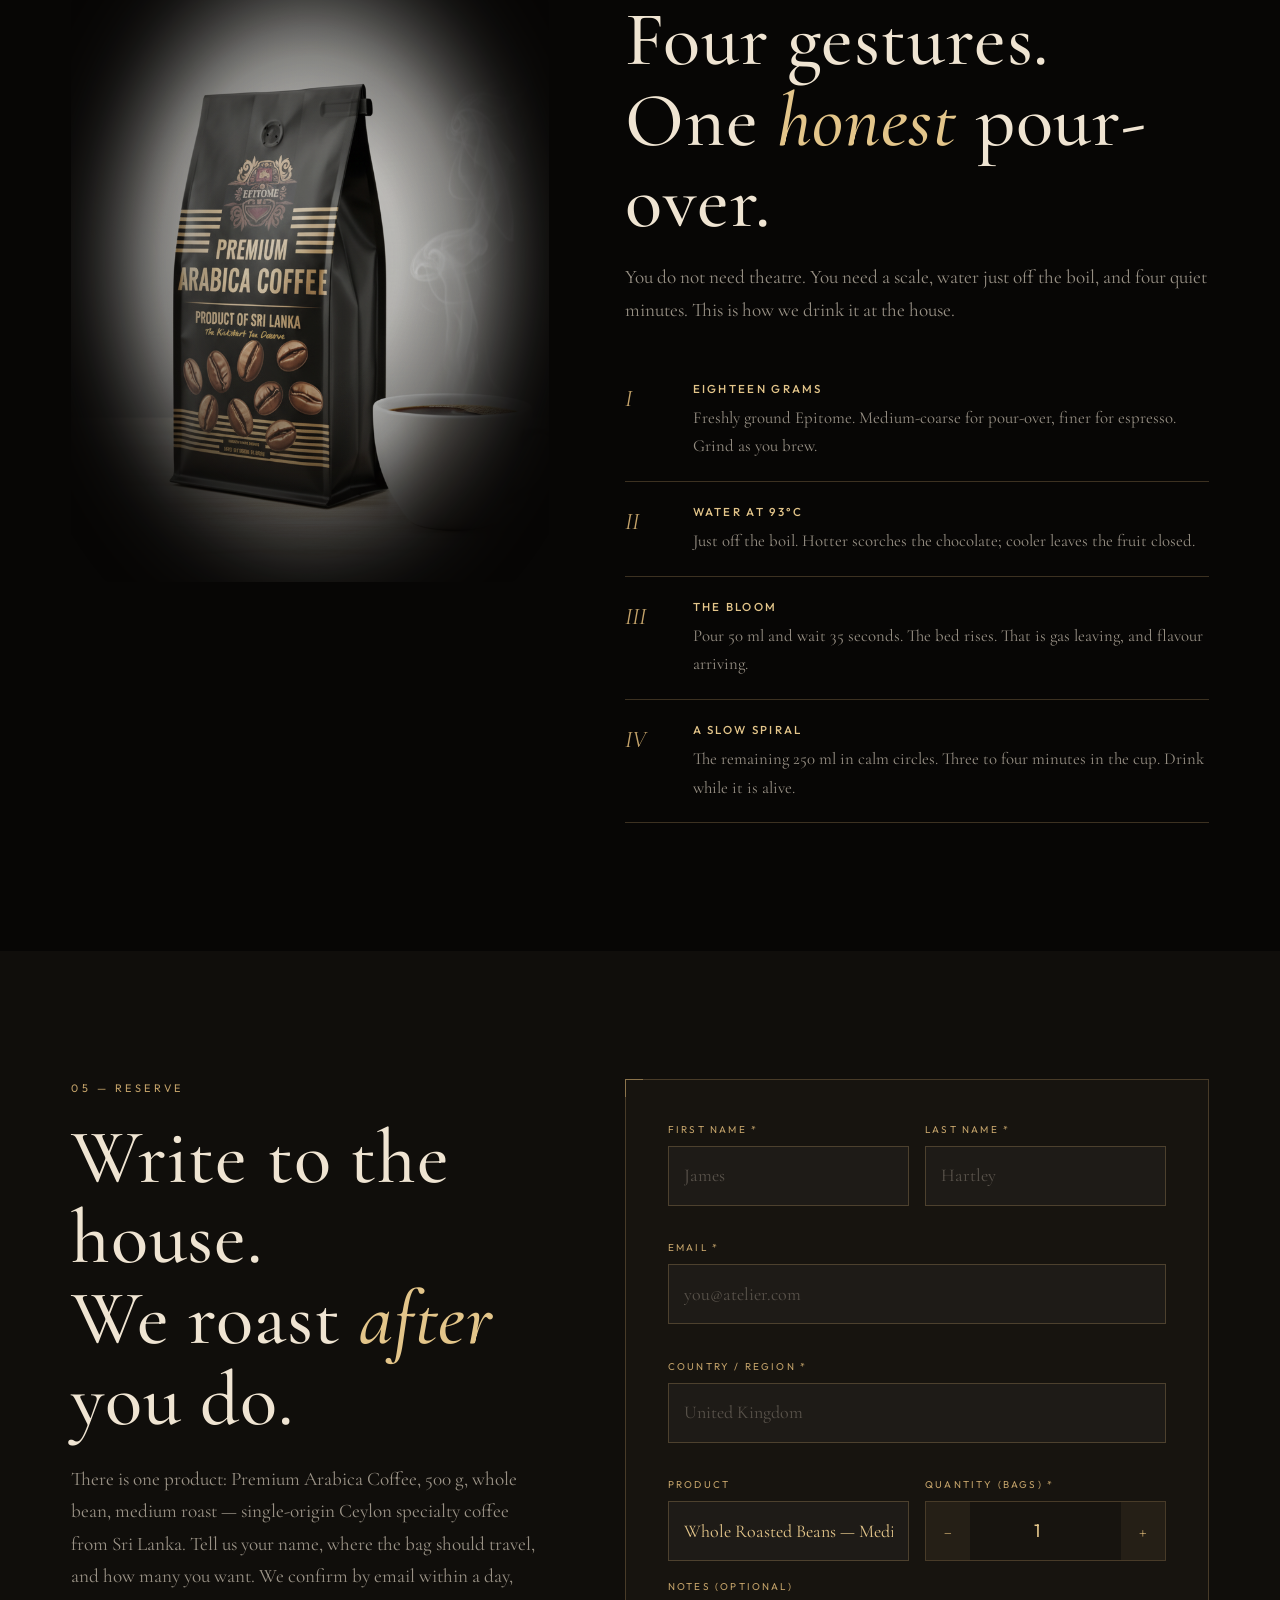
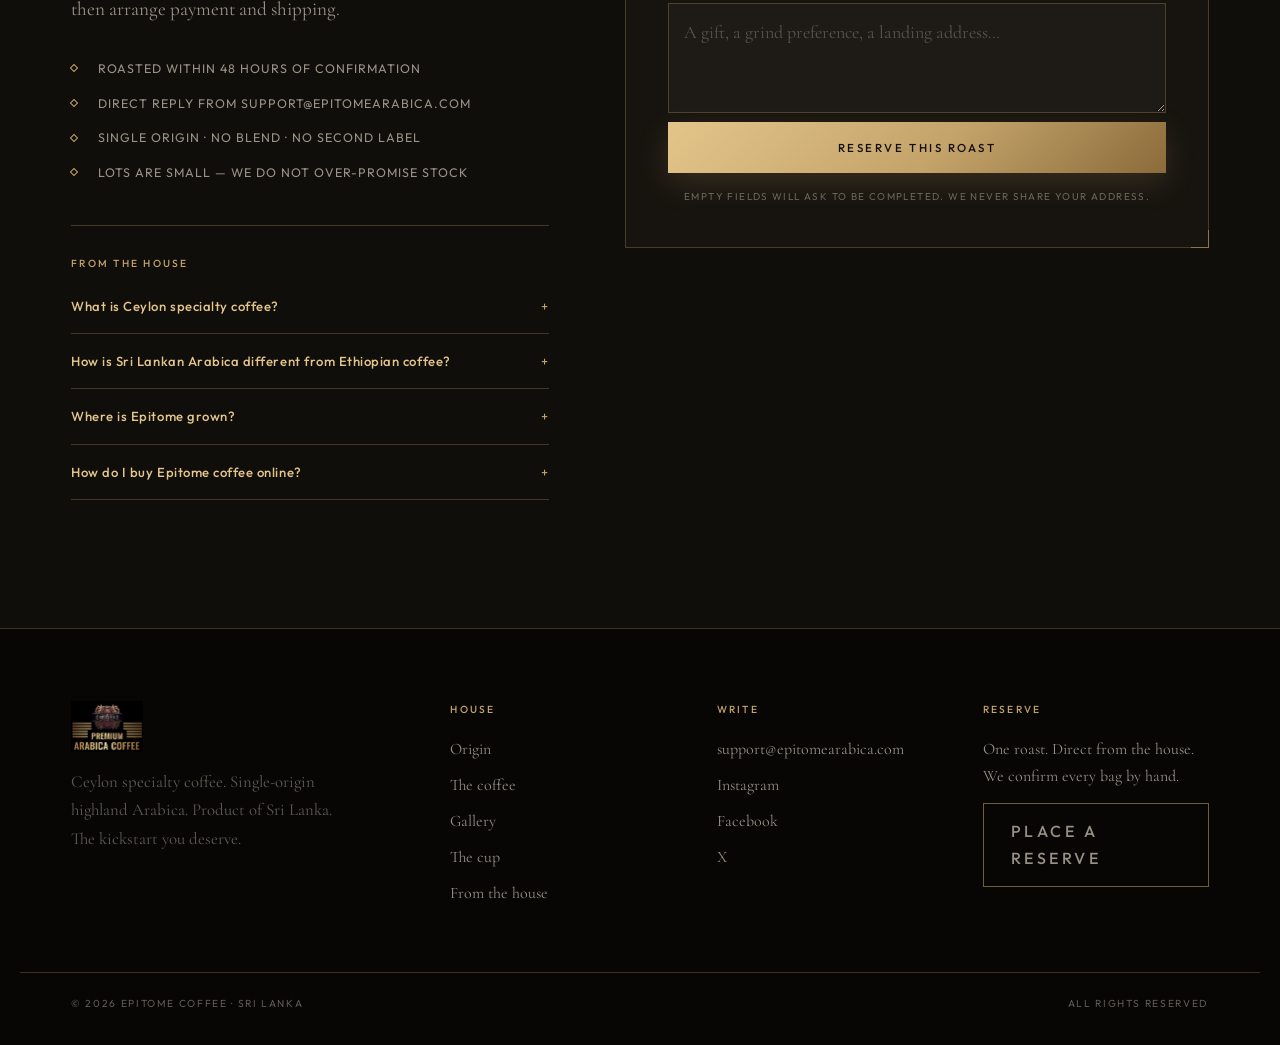
==== commit d014d1b2: "Add Google Analytics (G-58KF51LB1W) to the site The marketing tag lives in the document head of the " ====
--- a/index.html
+++ b/index.html
@@ -3,6 +3,14 @@
 <head>
   <meta charset="UTF-8">
   <meta name="viewport" content="width=device-width, initial-scale=1.0">
+  <!-- Google tag (gtag.js) -->
+  <script async src="https://www.googletagmanager.com/gtag/js?id=G-58KF51LB1W"></script>
+  <script>
+    window.dataLayer = window.dataLayer || [];
+    function gtag(){dataLayer.push(arguments);}
+    gtag('js', new Date());
+    gtag('config', 'G-58KF51LB1W');
+  </script>
   <title>Epitome — Ceylon Specialty Coffee | Single Origin Sri Lankan Arabica</title>
   <meta name="description" content="Reserve Epitome: single-origin Ceylon specialty coffee. Highland Sri Lankan Arabica, 500 g whole bean, medium roast. Rare, shade-grown, roasted to order.">
   <meta name="author" content="Epitome">
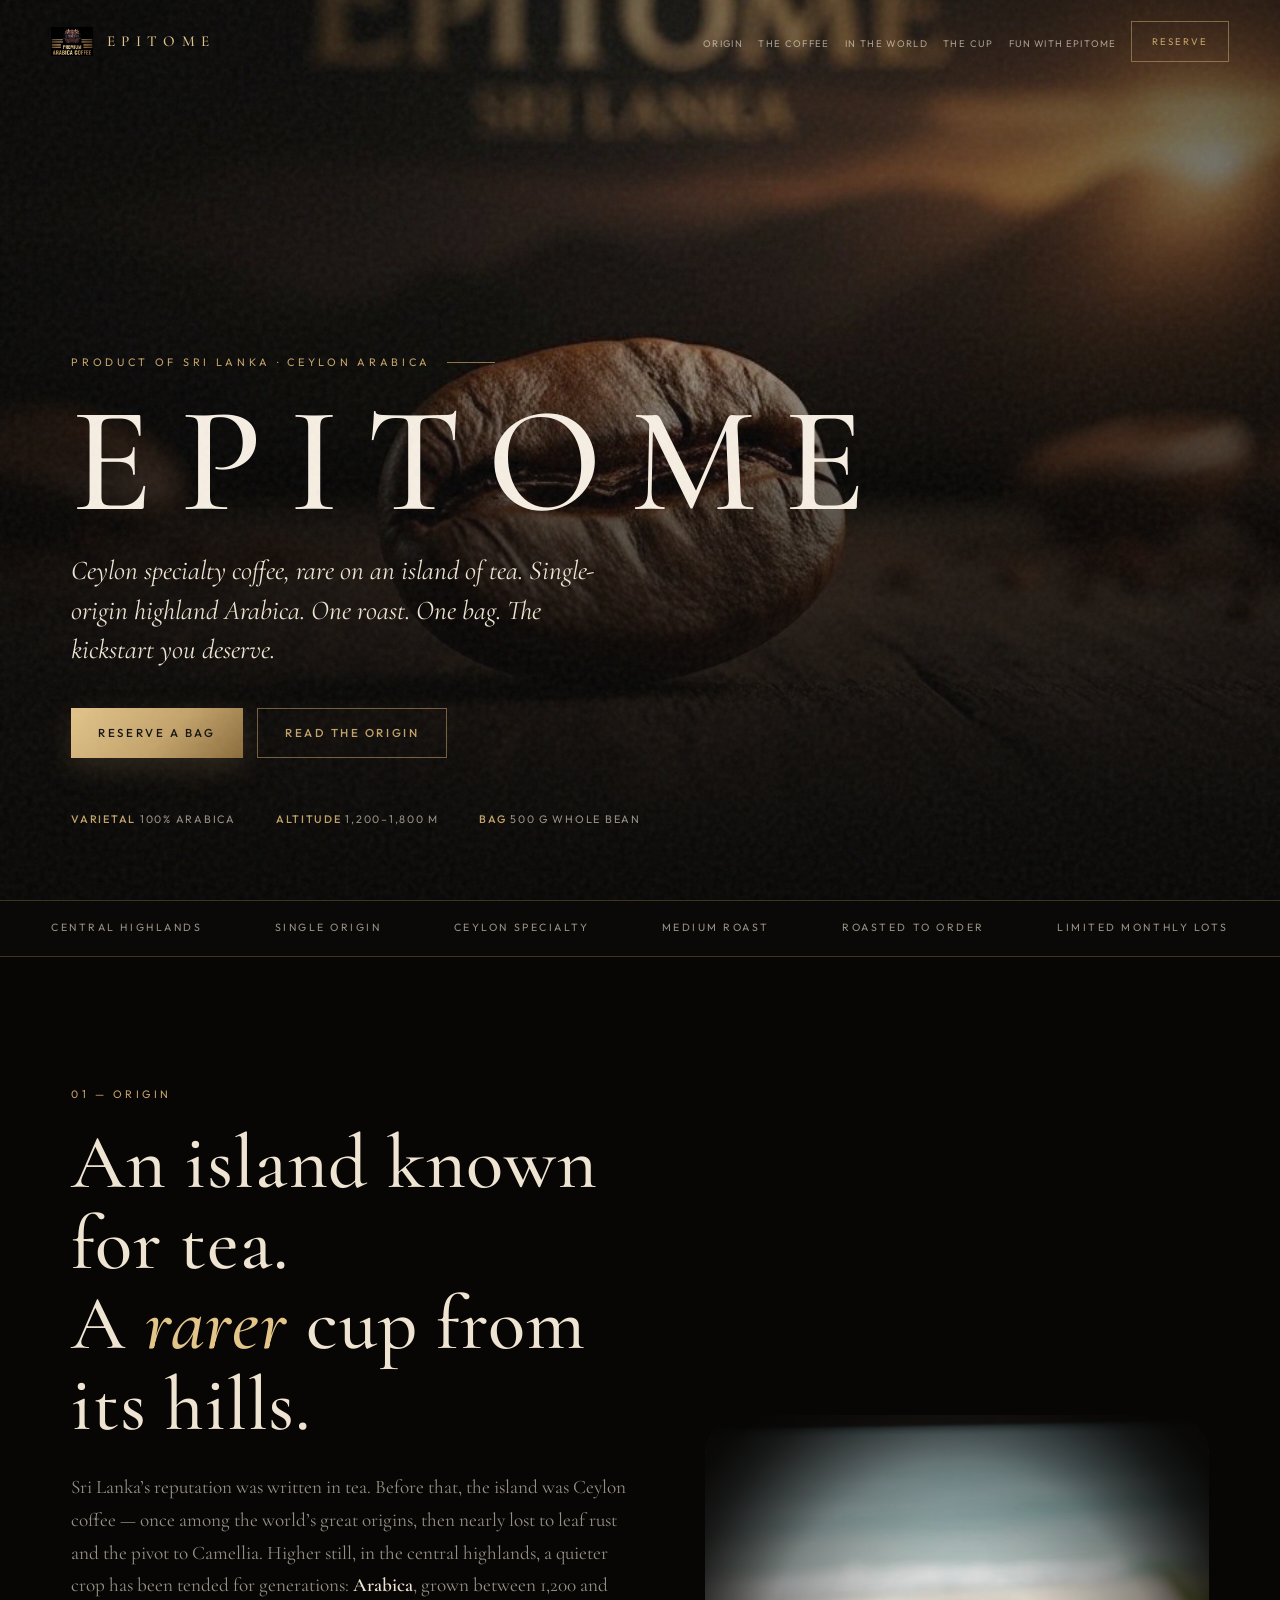
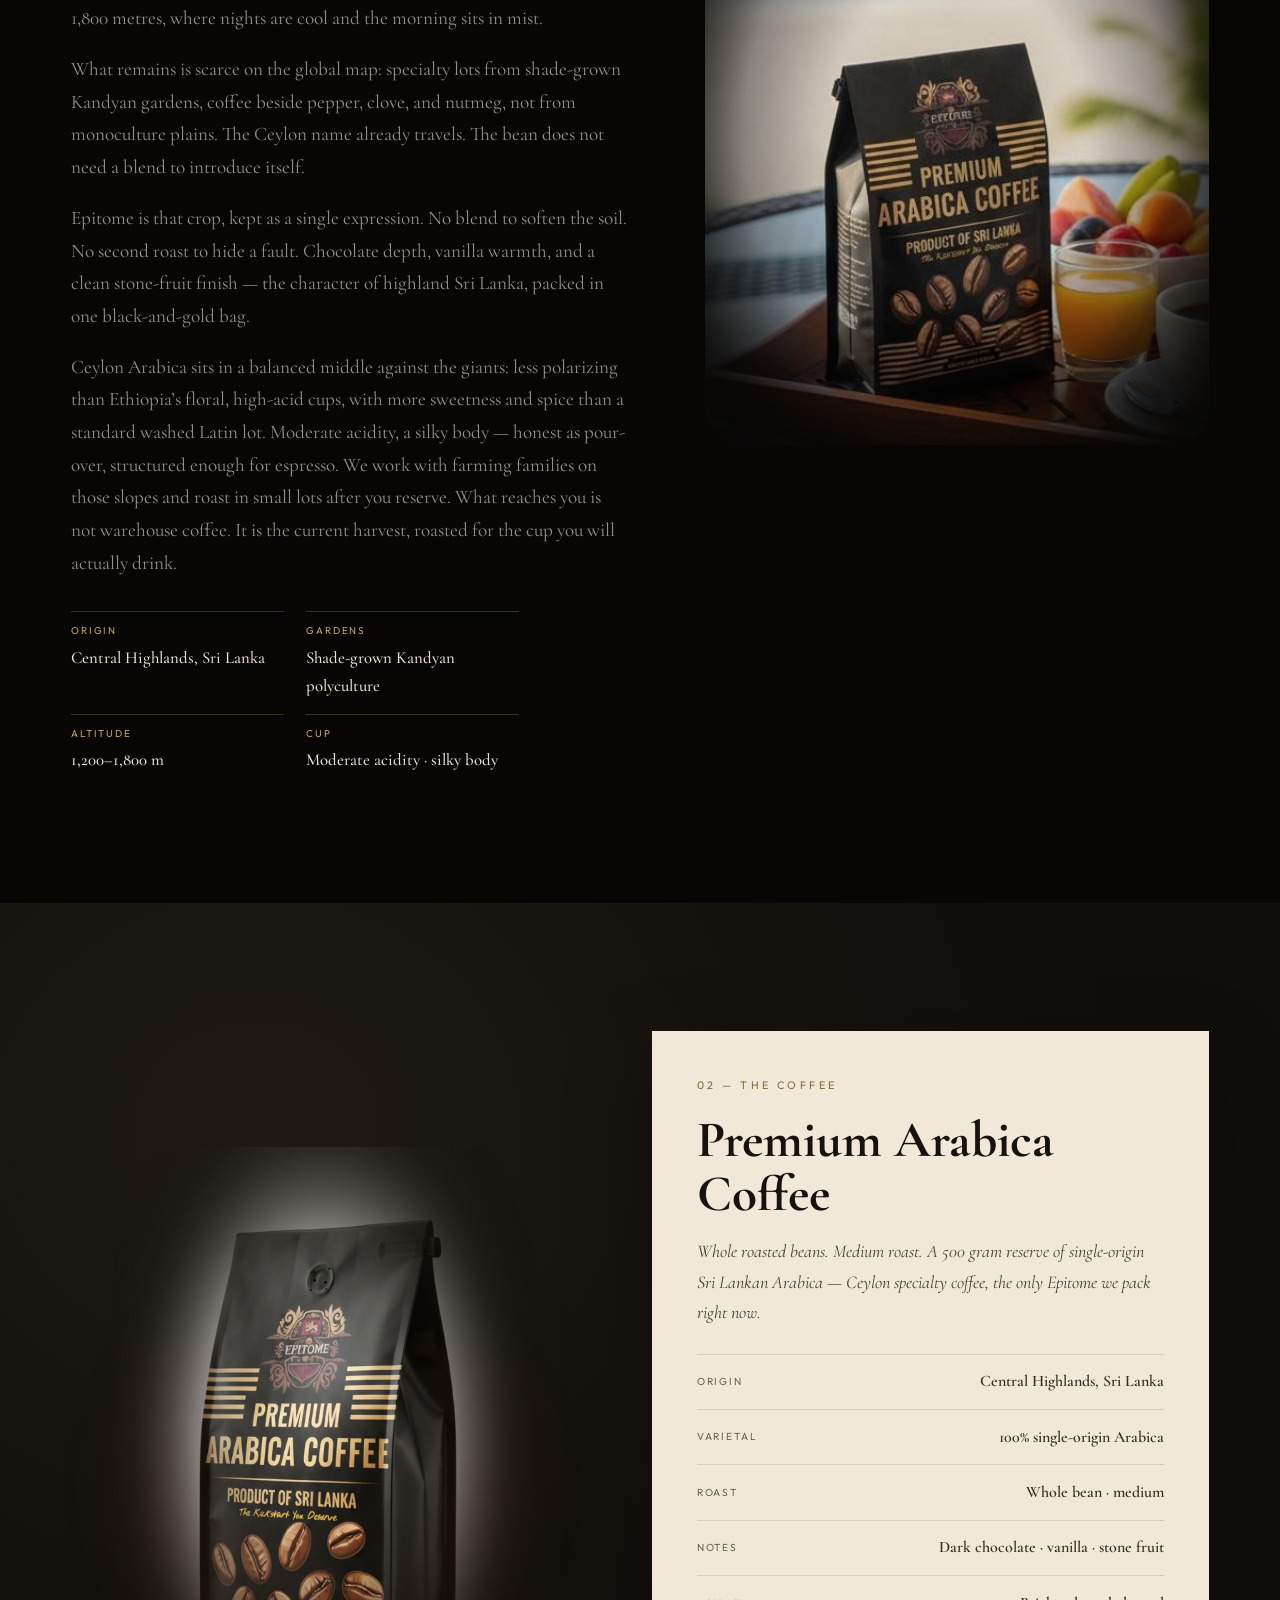
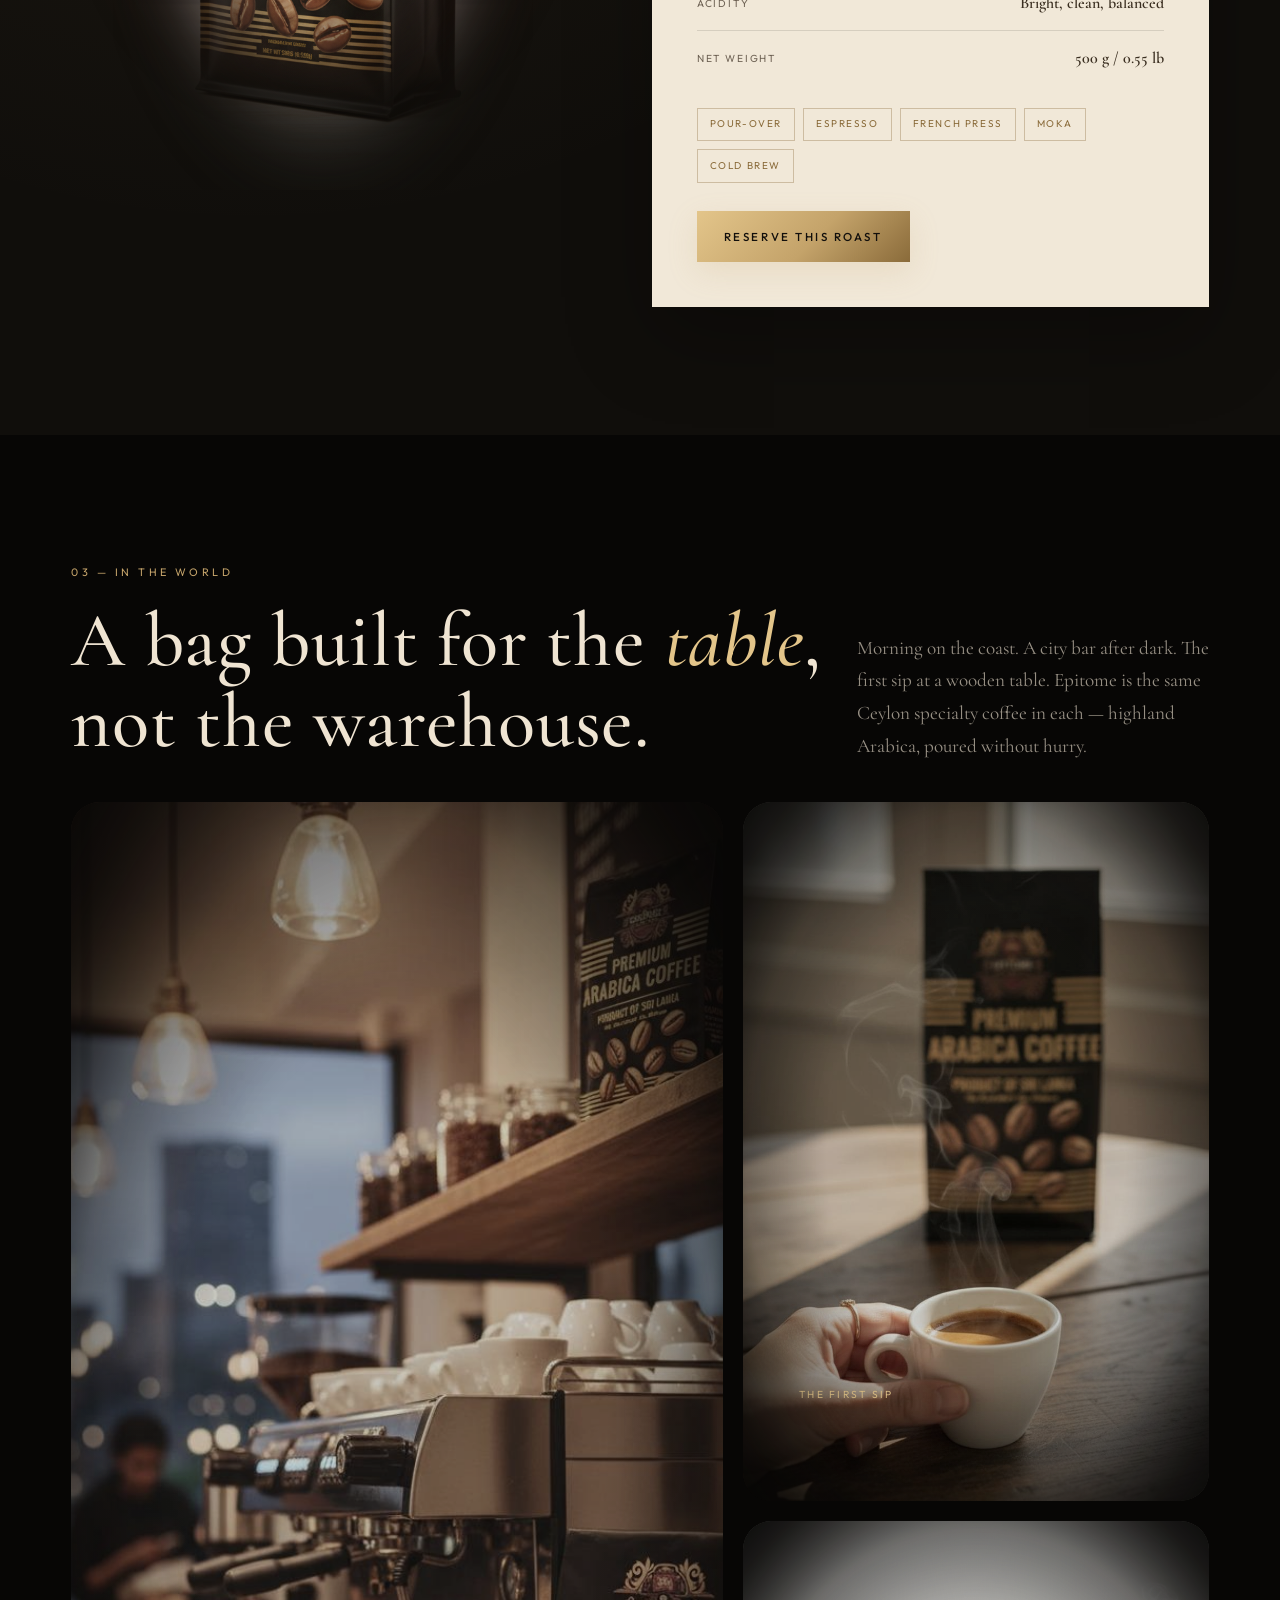
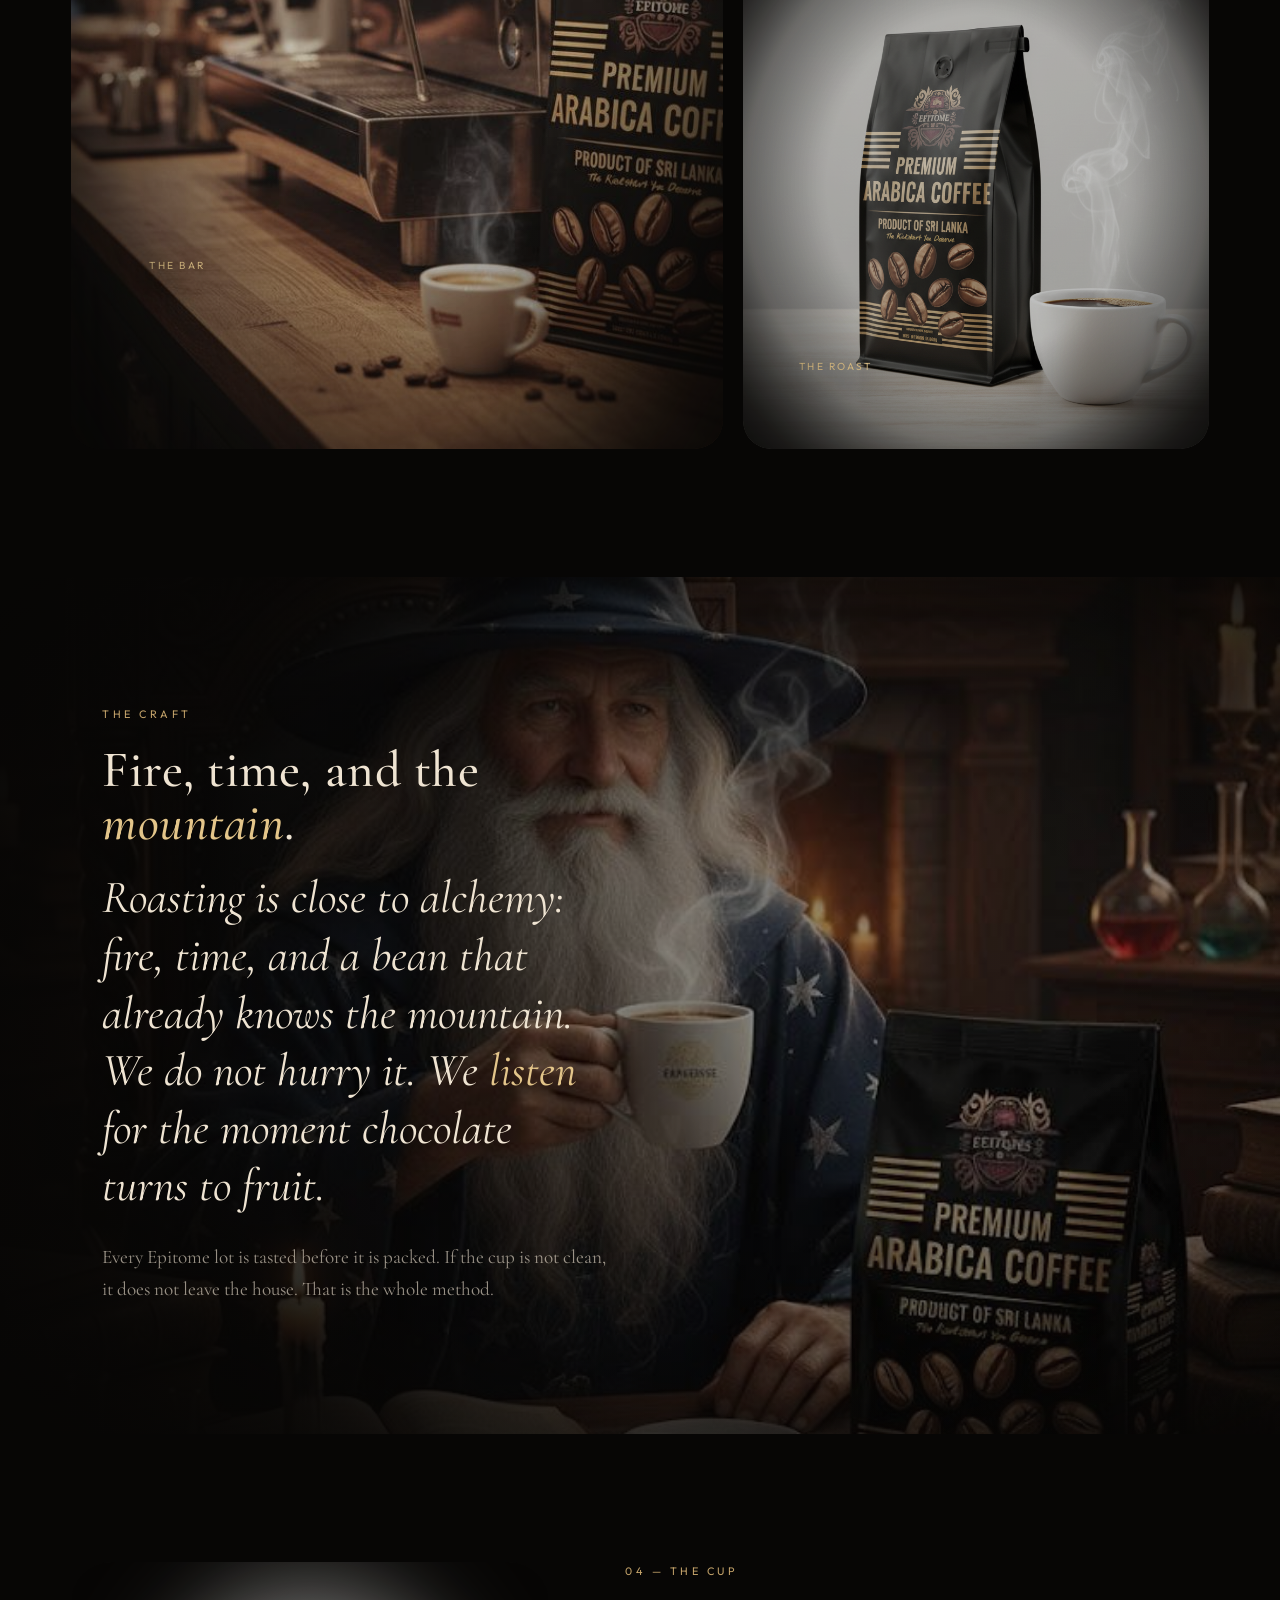
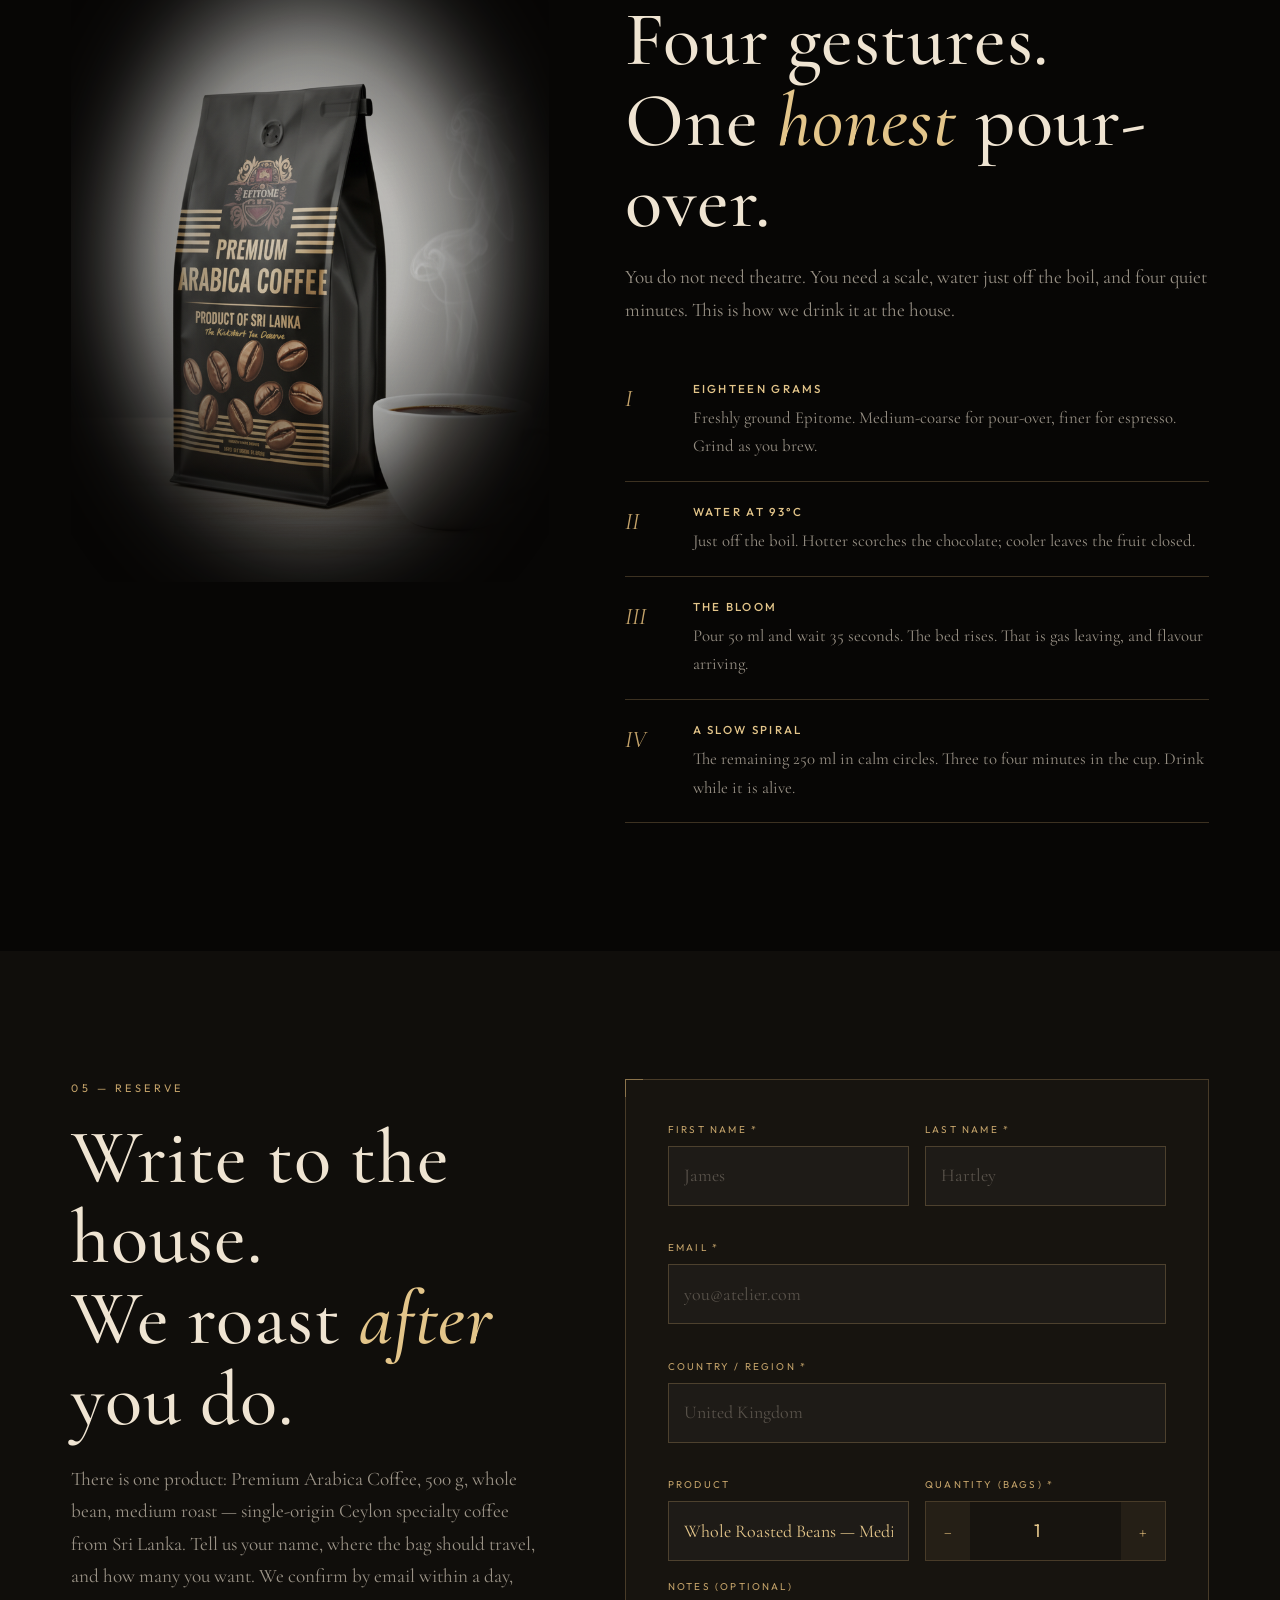
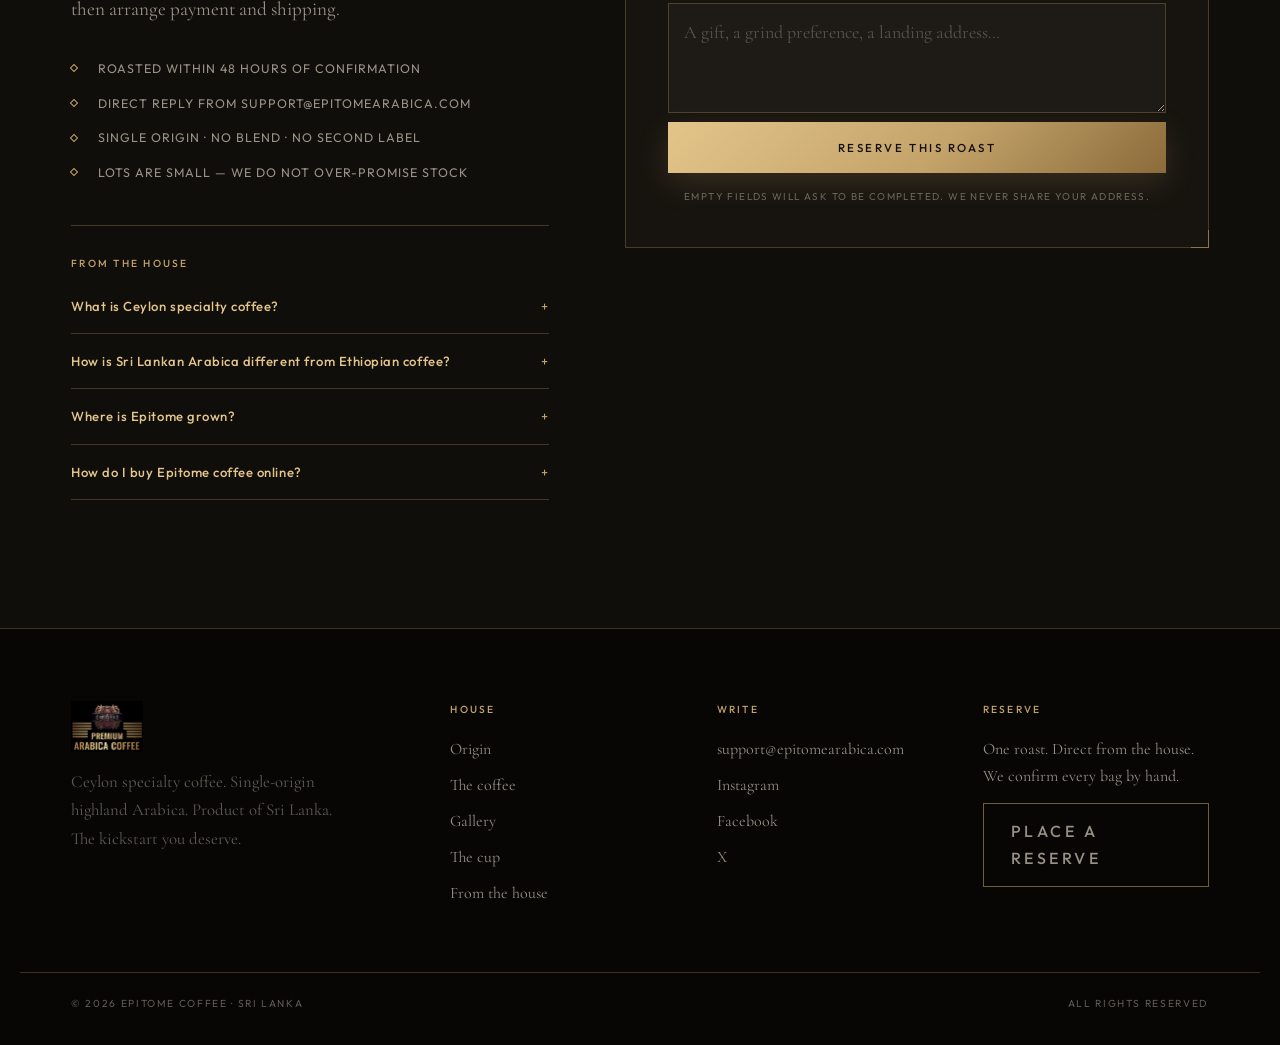
==== commit 21d6a8e6: "Add Fun With Epitome, a coffee-bean Tetris overlay Nav on desktop and mobile opens a luxury black-an" ====
--- a/index.html
+++ b/index.html
@@ -39,7 +39,7 @@
   <link rel="preconnect" href="https://fonts.googleapis.com">
   <link rel="preconnect" href="https://fonts.gstatic.com" crossorigin>
   <link href="https://fonts.googleapis.com/css2?family=Cormorant+Garamond:ital,wght@0,400;0,500;0,600;1,400;1,500&family=Outfit:wght@300;400;500;600&display=swap" rel="stylesheet">
-  <link rel="stylesheet" href="assets/site.css?v=seo-1">
+  <link rel="stylesheet" href="assets/site.css?v=tetris-1">
   <script type="application/ld+json">
   {
     "@context": "https://schema.org",
@@ -159,6 +159,7 @@
         <li><a href="#coffee">The coffee</a></li>
         <li><a href="#world">In the world</a></li>
         <li><a href="#ritual">The cup</a></li>
+        <li><a href="#fun" class="nav-fun" data-tetris-open>Fun With Epitome</a></li>
         <li><a href="#reserve" class="nav-cta">Reserve</a></li>
       </ul>
     </nav>
@@ -172,6 +173,7 @@
     <a href="#coffee">The coffee</a>
     <a href="#world">In the world</a>
     <a href="#ritual">The cup</a>
+    <a href="#fun" data-tetris-open>Fun With Epitome</a>
     <a href="#reserve">Reserve</a>
   </nav>
 
@@ -483,6 +485,37 @@
     </div>
   </footer>
 
+  <div class="tetris-overlay" id="tetrisOverlay" hidden>
+    <div class="tetris-panel" role="dialog" aria-modal="true" aria-labelledby="tetrisTitle">
+      <button class="tetris-close" id="tetrisClose" type="button" aria-label="Close Fun With Epitome">Close</button>
+      <p class="chapter-label">A small diversion</p>
+      <h2 id="tetrisTitle">Fun With Epitome</h2>
+      <p class="tetris-lede">Stack roasted Arabica. Clear ten rows and the roast hurries.</p>
+      <div class="tetris-layout">
+        <canvas id="tetrisBoard" width="300" height="600" aria-label="Coffee bean Tetris board"></canvas>
+        <div class="tetris-side">
+          <p class="tetris-side-label">Next</p>
+          <canvas id="tetrisNext" width="120" height="120" aria-hidden="true"></canvas>
+          <dl class="tetris-stats">
+            <div><dt>Rows</dt><dd id="tetrisLines">0</dd></div>
+            <div><dt>Score</dt><dd id="tetrisScore">0</dd></div>
+            <div><dt>Tempo</dt><dd id="tetrisTempo">Calm</dd></div>
+          </dl>
+          <button class="btn btn-line tetris-restart" id="tetrisRestart" type="button">New roast</button>
+        </div>
+      </div>
+      <div class="tetris-pad" aria-label="Game controls">
+        <button type="button" data-tetris="left" aria-label="Move left">←</button>
+        <button type="button" data-tetris="rotate" aria-label="Rotate">⟳</button>
+        <button type="button" data-tetris="right" aria-label="Move right">→</button>
+        <button type="button" data-tetris="down" aria-label="Soft drop">↓</button>
+        <button type="button" data-tetris="drop" aria-label="Hard drop">Drop</button>
+      </div>
+      <p class="tetris-hint">On-screen buttons work on any device. Arrows and space work on a keyboard.</p>
+    </div>
+  </div>
+
   <script src="assets/site.js"></script>
+  <script src="assets/tetris.js"></script>
 </body>
 </html>
--- a/assets/site.css
+++ b/assets/site.css
@@ -144,7 +144,7 @@
 .nav-desktop {
   display: flex;
   align-items: center;
-  gap: 2rem;
+  gap: 1.35rem;
   list-style: none;
 }
 
@@ -175,6 +175,18 @@
 
 .nav-cta:hover {
   background: rgba(196, 163, 106, 0.1);
+}
+
+.nav-fun {
+  letter-spacing: 0.12em !important;
+}
+
+@media (max-width: 1280px) {
+  .nav-desktop { gap: 0.95rem; }
+  .nav-desktop a {
+    font-size: 0.6rem;
+    letter-spacing: 0.14em;
+  }
 }
 
 .menu-toggle {
@@ -1340,3 +1352,171 @@
   .reveal { opacity: 1; transform: none; }
   .shot:hover img { transform: none; }
 }
+
+.tetris-overlay {
+  position: fixed;
+  inset: 0;
+  z-index: 90;
+  display: none;
+  align-items: flex-start;
+  justify-content: center;
+  padding: 1.2rem;
+  overflow: auto;
+  background: rgba(7, 6, 5, 0.82);
+  backdrop-filter: blur(16px);
+}
+
+.tetris-overlay.is-open {
+  display: flex;
+}
+
+.tetris-panel {
+  position: relative;
+  width: min(100%, 720px);
+  max-height: min(96dvh, 920px);
+  overflow: auto;
+  background: linear-gradient(180deg, #14110d 0%, #0a0907 100%);
+  border: 1px solid var(--line);
+  box-shadow: 0 30px 80px rgba(0, 0, 0, 0.55), 0 0 0 1px rgba(196, 163, 106, 0.08);
+  padding: 1.5rem 1.4rem 1.2rem;
+}
+
+.tetris-close {
+  position: absolute;
+  top: 1rem;
+  right: 1rem;
+  font-family: var(--sans);
+  font-size: 0.62rem;
+  letter-spacing: 0.2em;
+  text-transform: uppercase;
+  color: var(--gold);
+  border: 1px solid var(--line);
+  min-height: 2.4rem;
+  padding: 0 0.9rem;
+}
+
+.tetris-close:hover { background: rgba(196, 163, 106, 0.1); }
+
+.tetris-panel .chapter-label { margin-bottom: 0.45rem; }
+
+.tetris-panel h2 {
+  font-size: clamp(1.8rem, 4vw, 2.6rem);
+  font-weight: 500;
+  color: var(--gold-bright);
+  letter-spacing: 0.04em;
+}
+
+.tetris-lede {
+  margin: 0.45rem 0 1.2rem;
+  color: var(--cream-dim);
+  font-style: italic;
+  font-size: 1.05rem;
+  max-width: 28rem;
+}
+
+.tetris-layout {
+  display: grid;
+  grid-template-columns: minmax(0, 1fr) 140px;
+  gap: 1.2rem;
+  align-items: start;
+}
+
+.tetris-overlay canvas {
+  display: block;
+  background: #070605;
+  border: 1px solid var(--line);
+}
+
+#tetrisBoard {
+  width: 100%;
+  height: auto;
+  max-height: 62dvh;
+  aspect-ratio: 1 / 2;
+}
+
+#tetrisNext {
+  width: 120px;
+  height: 120px;
+}
+
+.tetris-side-label,
+.tetris-stats dt {
+  font-family: var(--sans);
+  font-size: 0.6rem;
+  letter-spacing: 0.2em;
+  text-transform: uppercase;
+  color: var(--gold);
+}
+
+.tetris-stats {
+  margin-top: 1rem;
+  display: grid;
+  gap: 0.75rem;
+}
+
+.tetris-stats dd {
+  font-size: 1.35rem;
+  color: var(--cream);
+  font-weight: 500;
+}
+
+.tetris-restart {
+  margin-top: 1.1rem;
+  width: 100%;
+  min-height: 2.6rem;
+  padding: 0.5rem 0.6rem;
+}
+
+.tetris-pad {
+  margin-top: 1.1rem;
+  display: grid;
+  grid-template-columns: repeat(5, 1fr);
+  gap: 0.45rem;
+}
+
+.tetris-pad button {
+  min-height: 3.1rem;
+  border: 1px solid var(--line-strong);
+  color: var(--gold-bright);
+  font-family: var(--sans);
+  font-size: 1.05rem;
+  letter-spacing: 0.08em;
+  text-transform: uppercase;
+  background: rgba(196, 163, 106, 0.06);
+  touch-action: manipulation;
+  user-select: none;
+}
+
+.tetris-pad button:active,
+.tetris-pad button.is-held {
+  background: rgba(196, 163, 106, 0.22);
+  color: #120f0c;
+  background: linear-gradient(135deg, var(--gold-bright), var(--gold));
+}
+
+.tetris-hint {
+  margin-top: 0.85rem;
+  font-family: var(--sans);
+  font-size: 0.62rem;
+  letter-spacing: 0.12em;
+  text-transform: uppercase;
+  color: var(--cream-faint);
+}
+
+@media (max-width: 640px) {
+  .tetris-overlay { padding: 0.7rem; }
+  .tetris-panel { padding: 1.15rem 0.9rem 0.9rem; }
+  .tetris-layout { grid-template-columns: 1fr; }
+  .tetris-side {
+    display: grid;
+    grid-template-columns: 96px 1fr;
+    gap: 0.55rem 0.9rem;
+    align-items: center;
+  }
+  .tetris-restart { grid-column: 1 / -1; margin-top: 0.4rem; }
+  .tetris-pad { grid-template-columns: repeat(3, 1fr); }
+  .tetris-pad button[data-tetris="drop"] { grid-column: 1 / -1; }
+  .tetris-pad button { min-height: 2.8rem; }
+  #tetrisBoard { max-height: 36dvh; }
+  #tetrisNext { width: 96px; height: 96px; }
+}
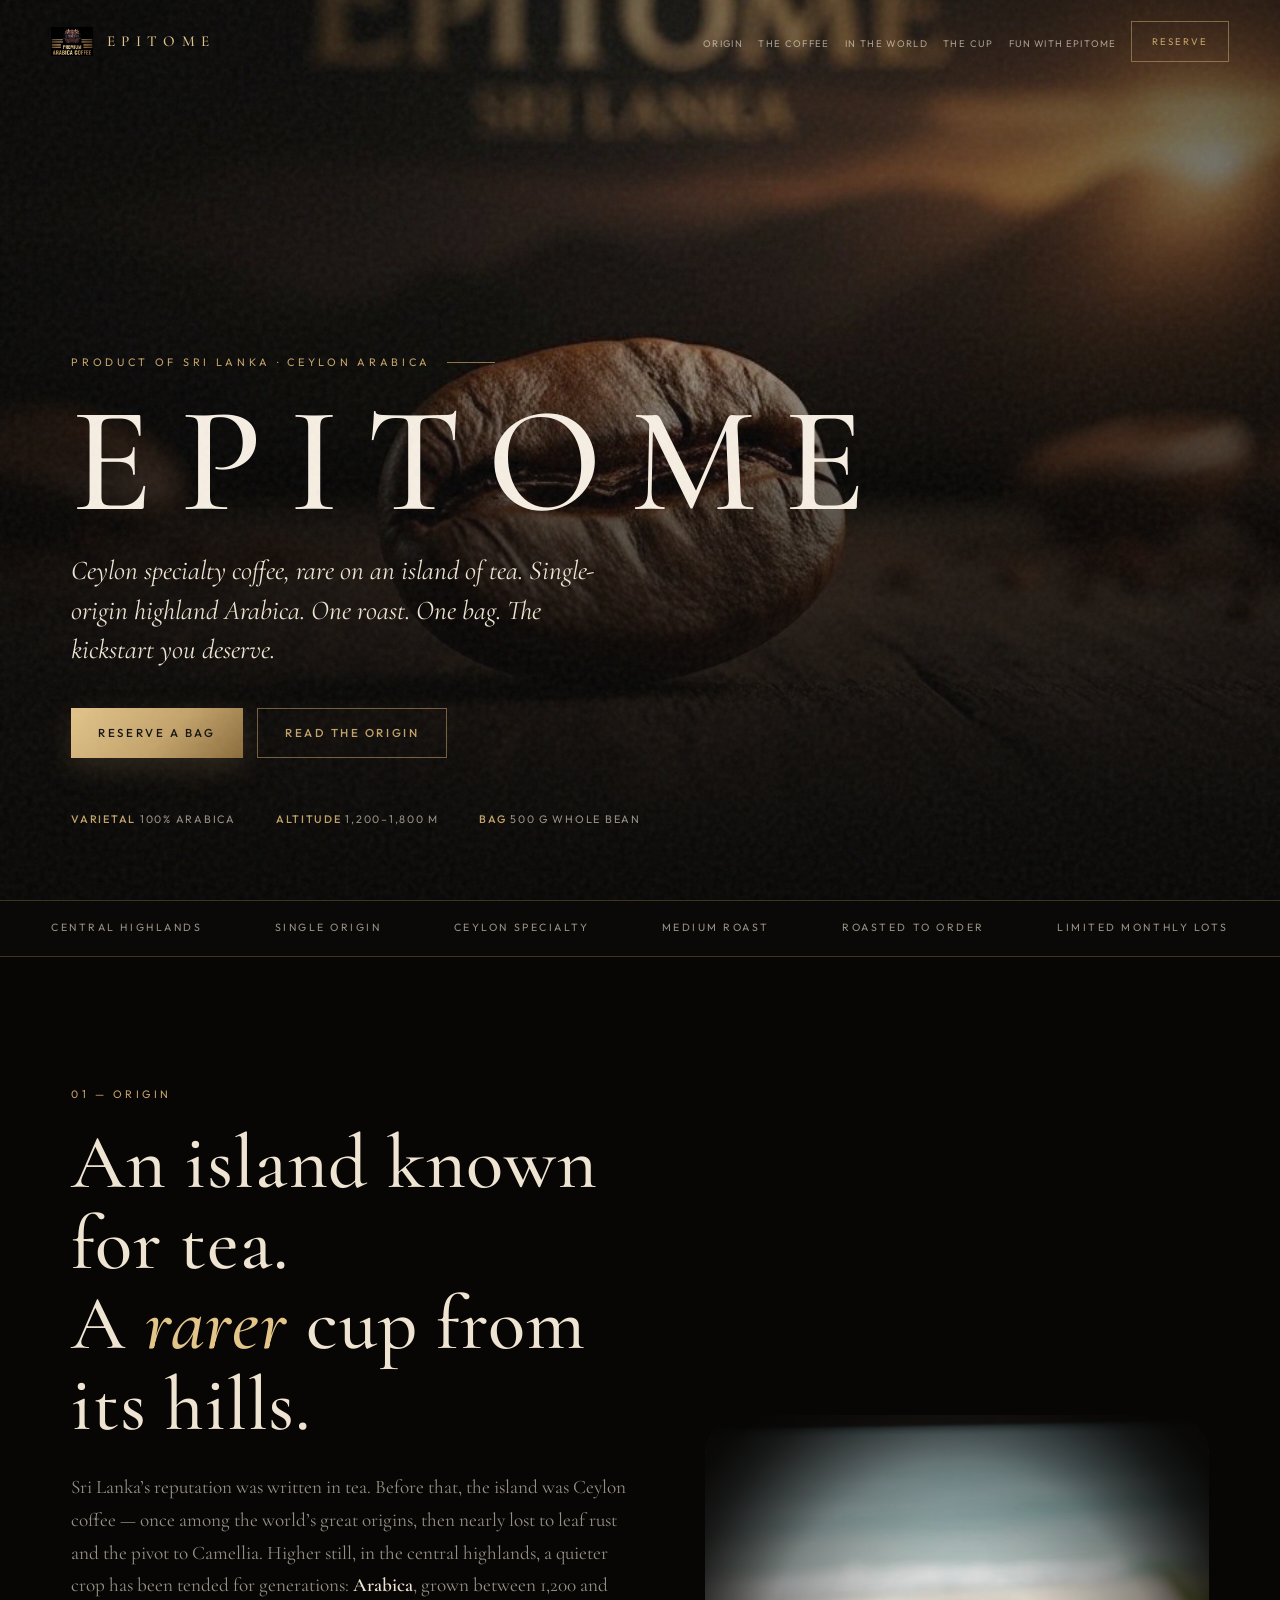
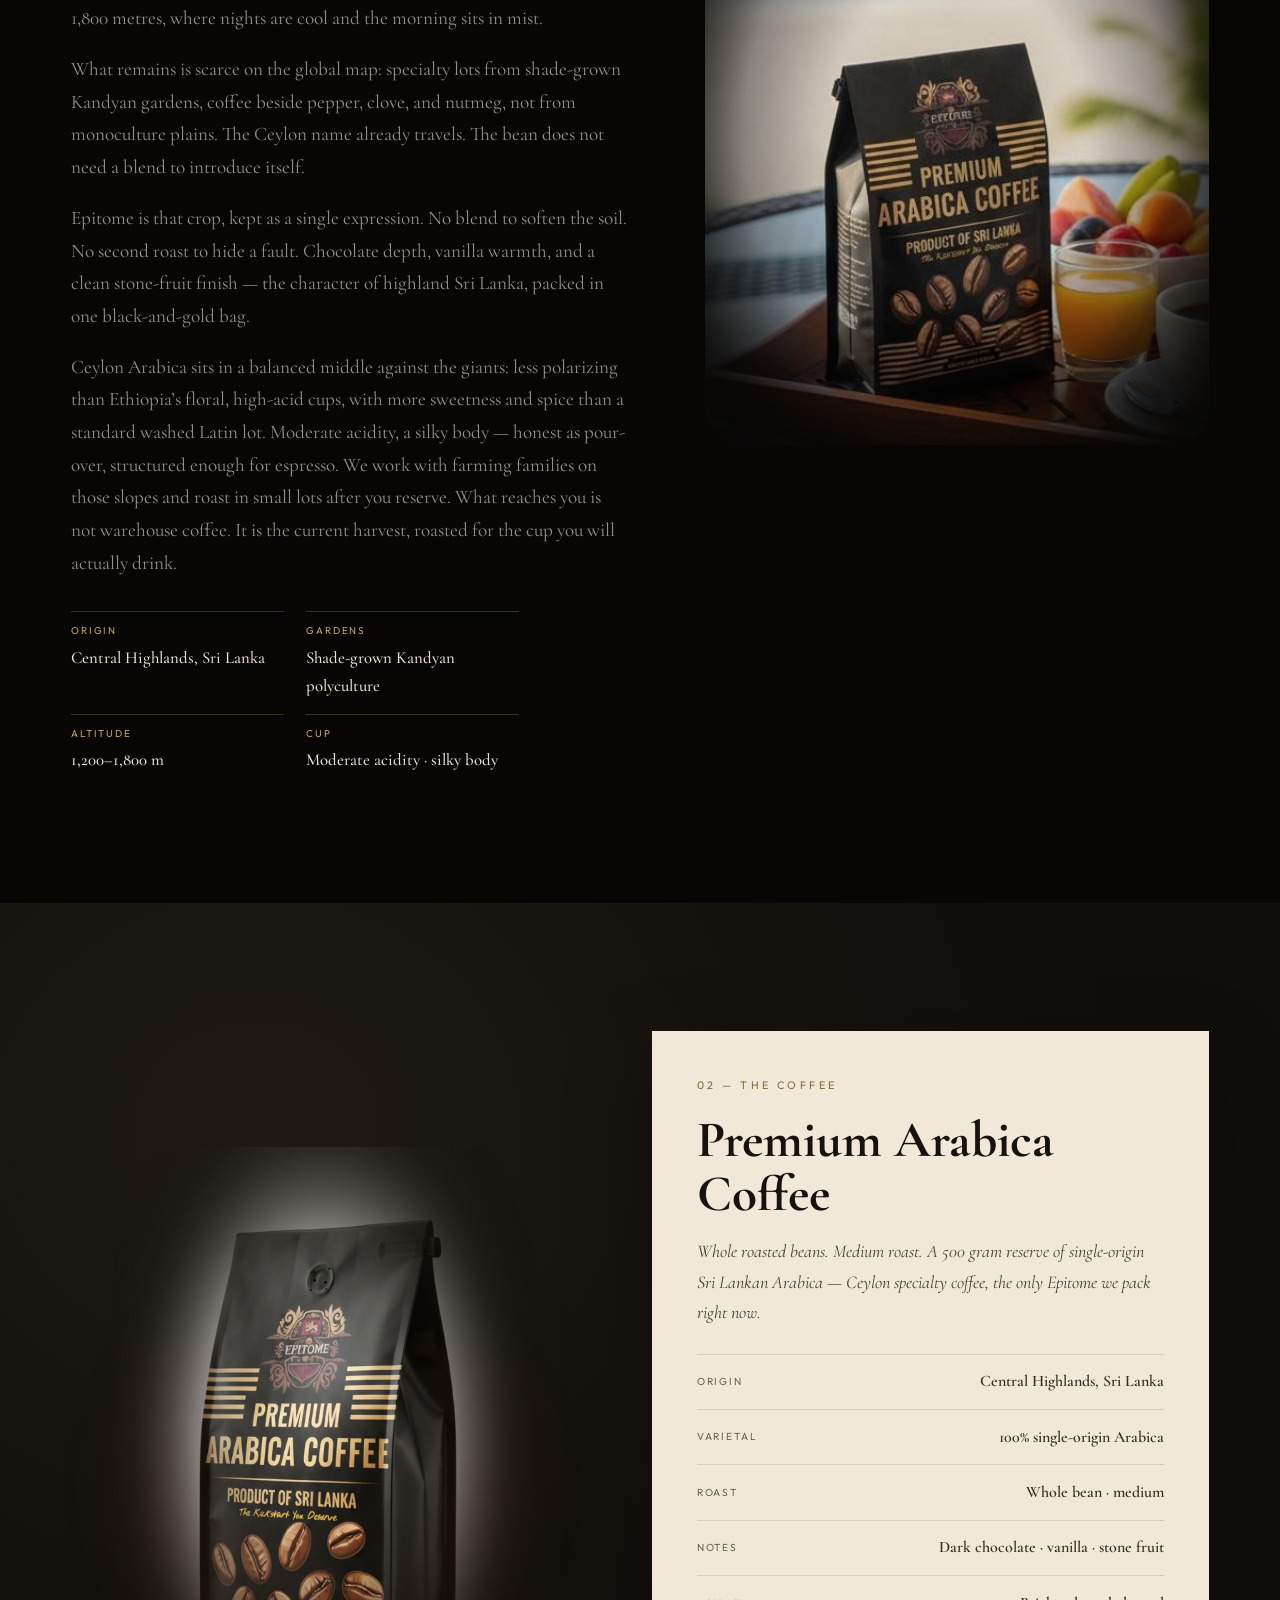
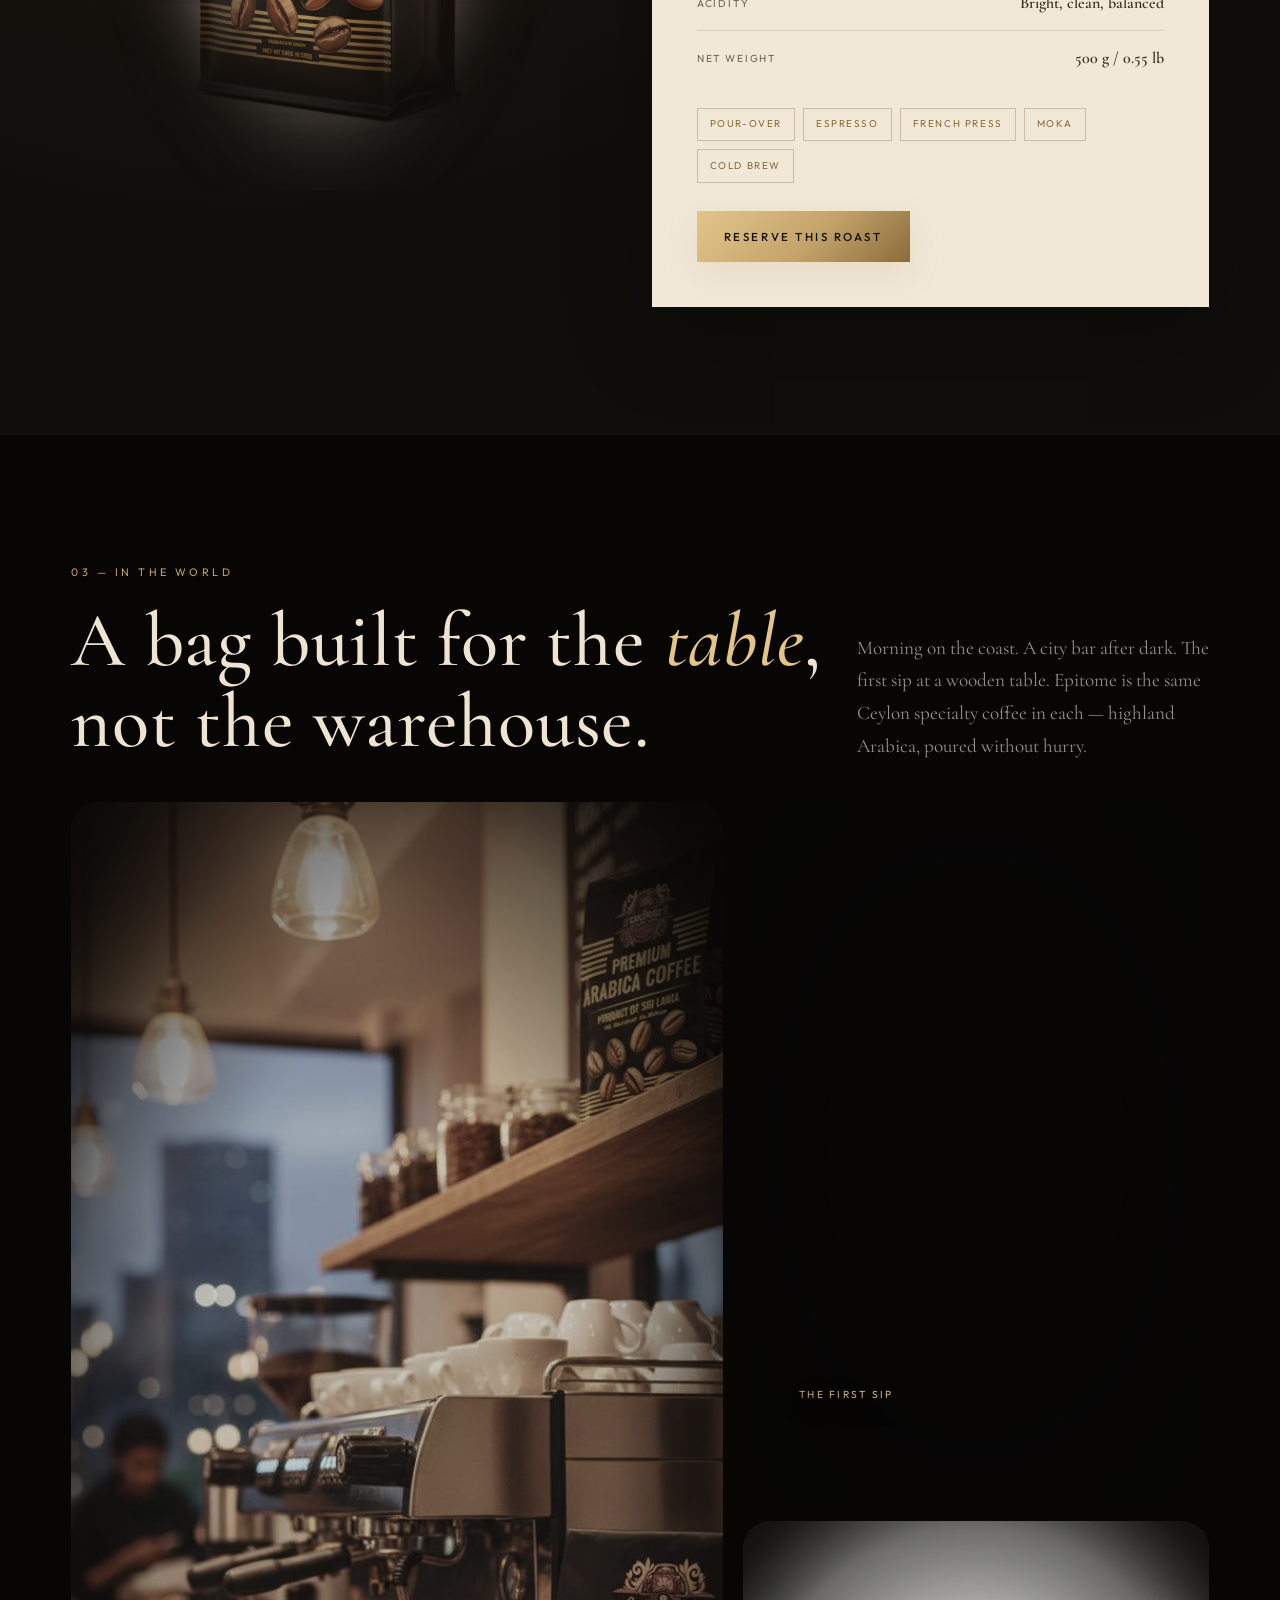
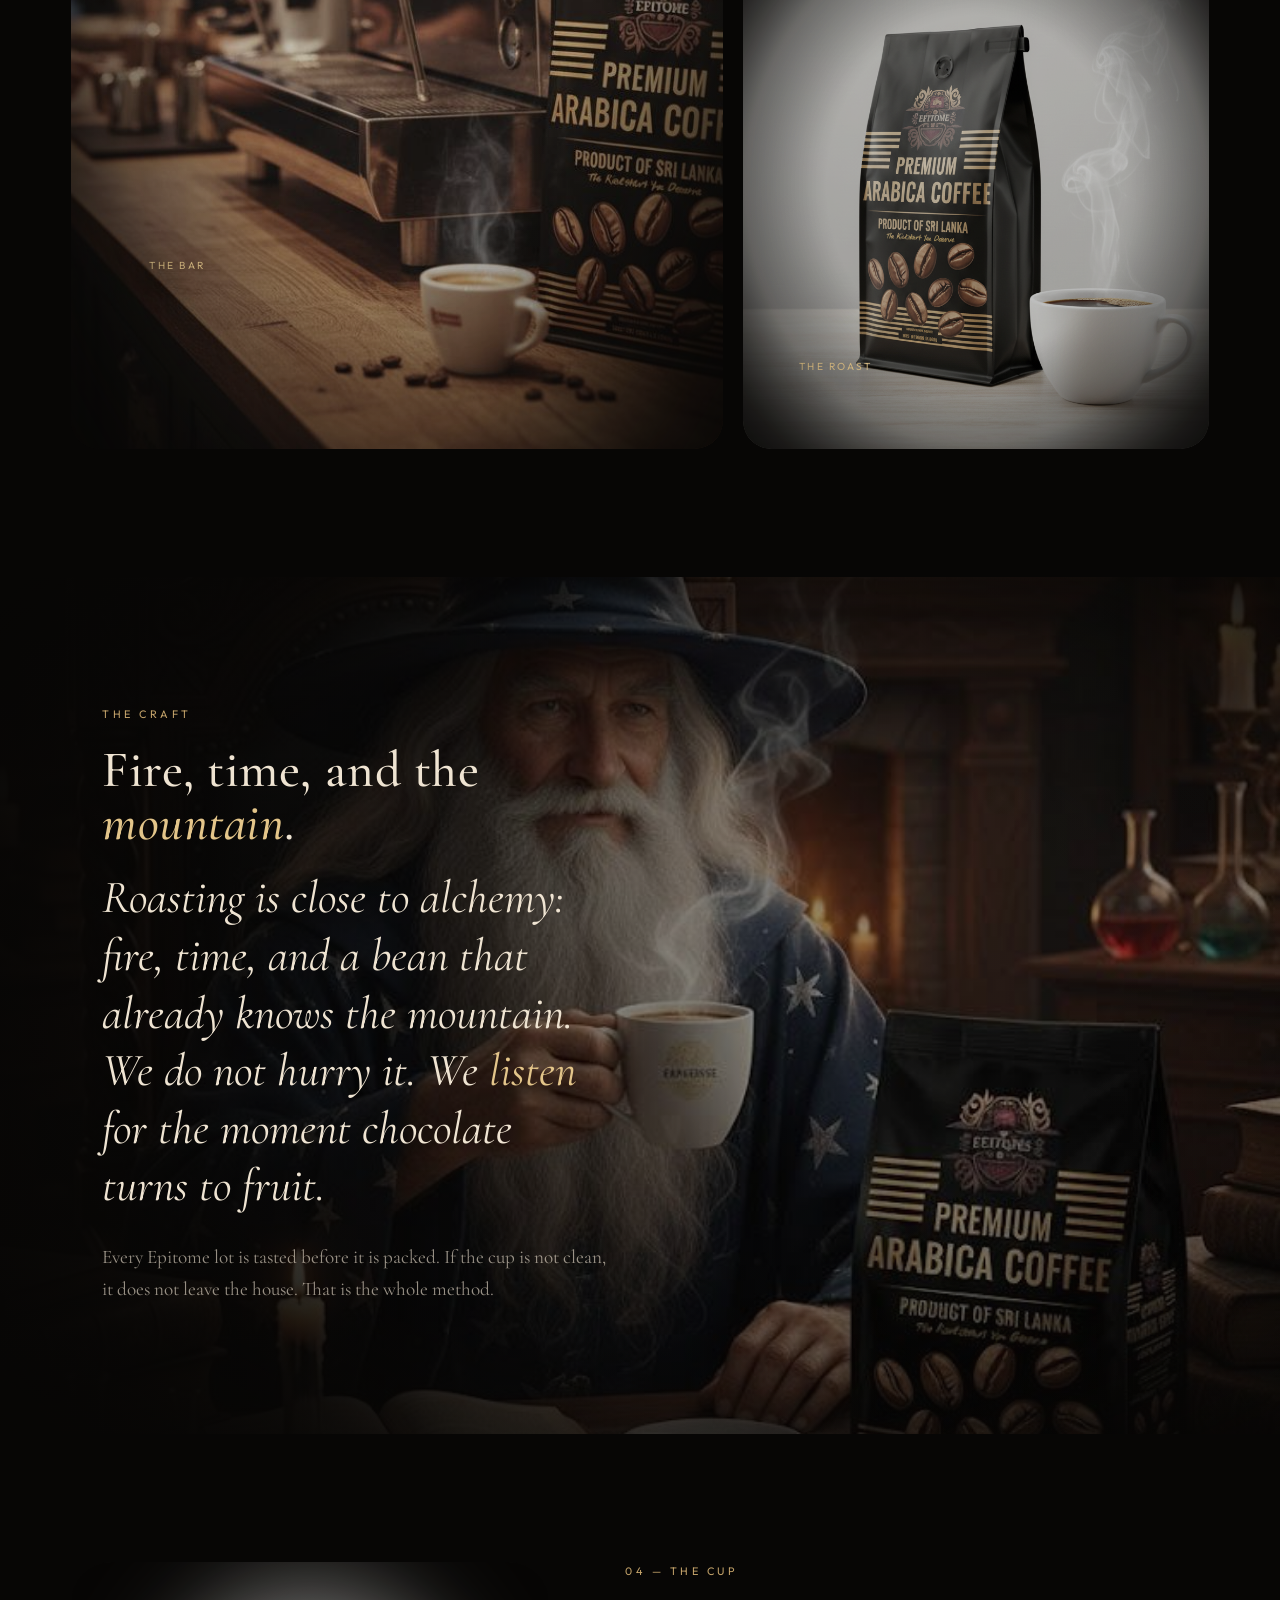
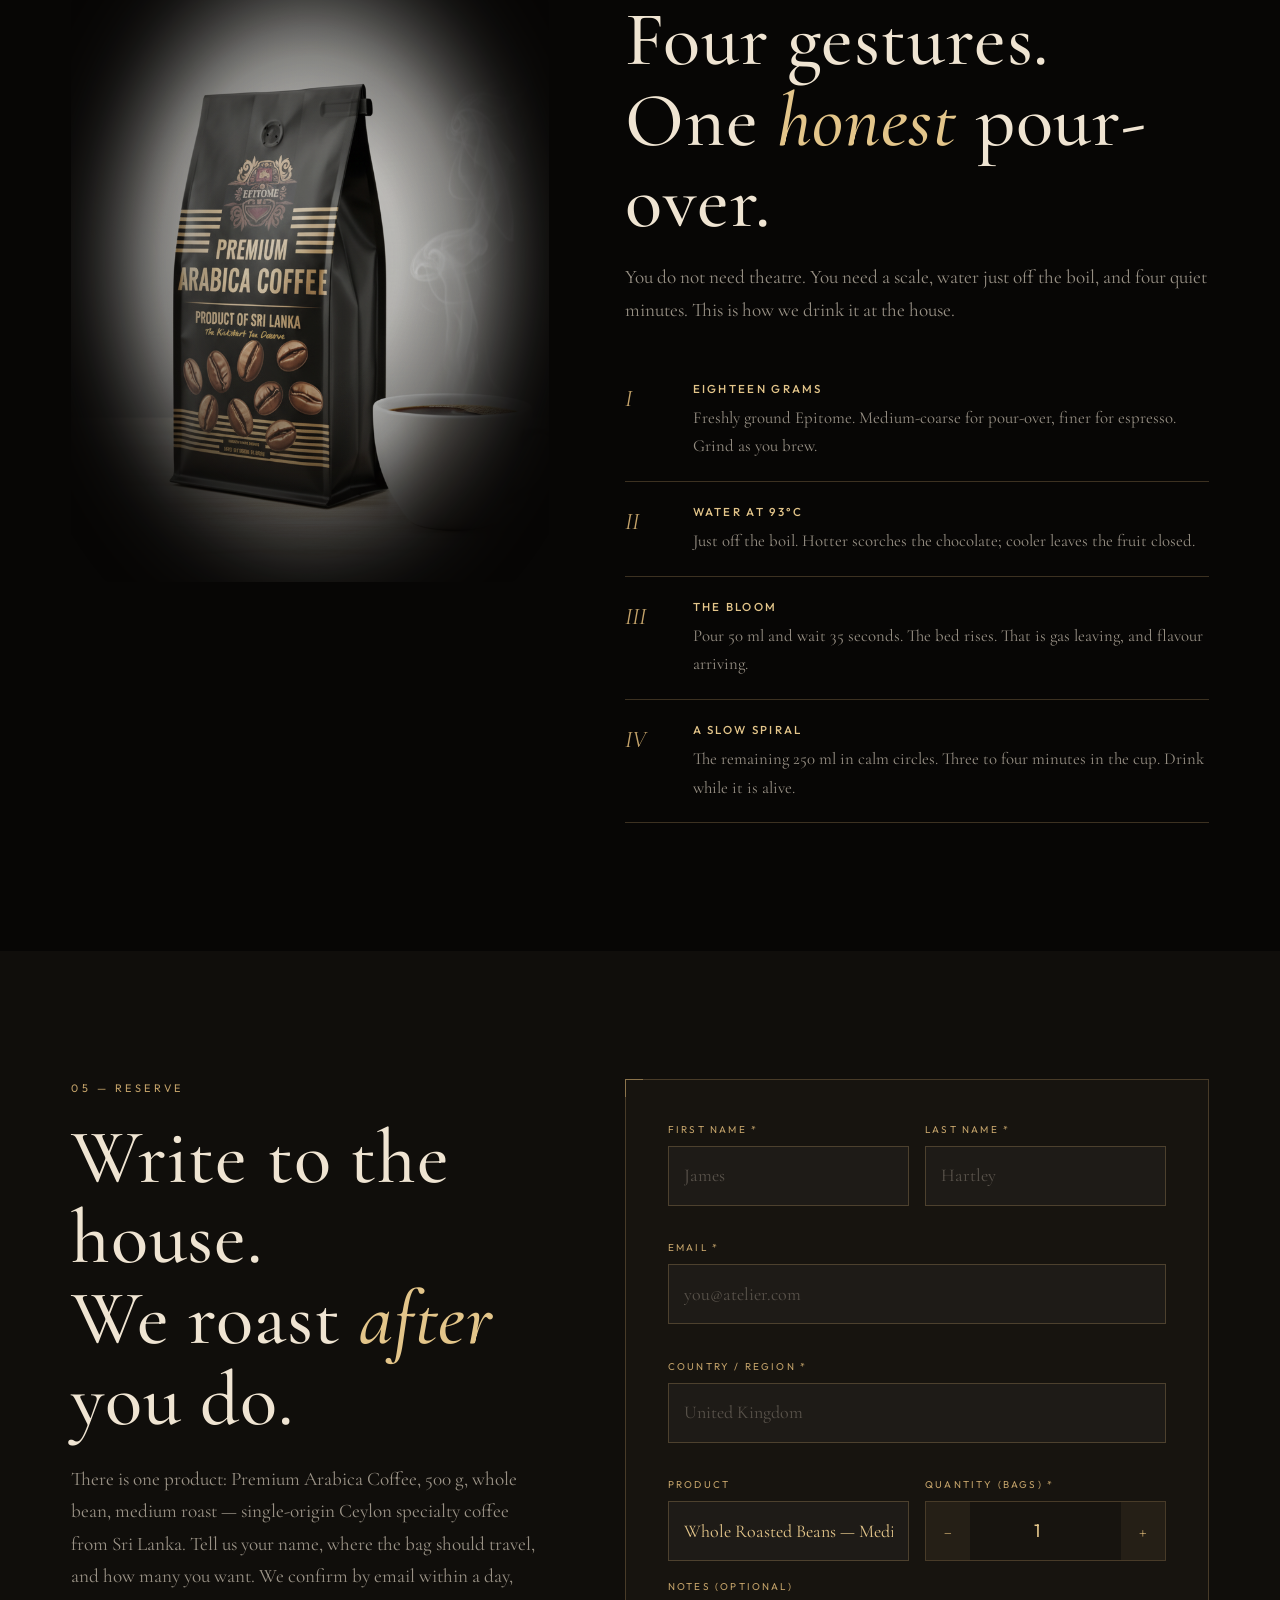
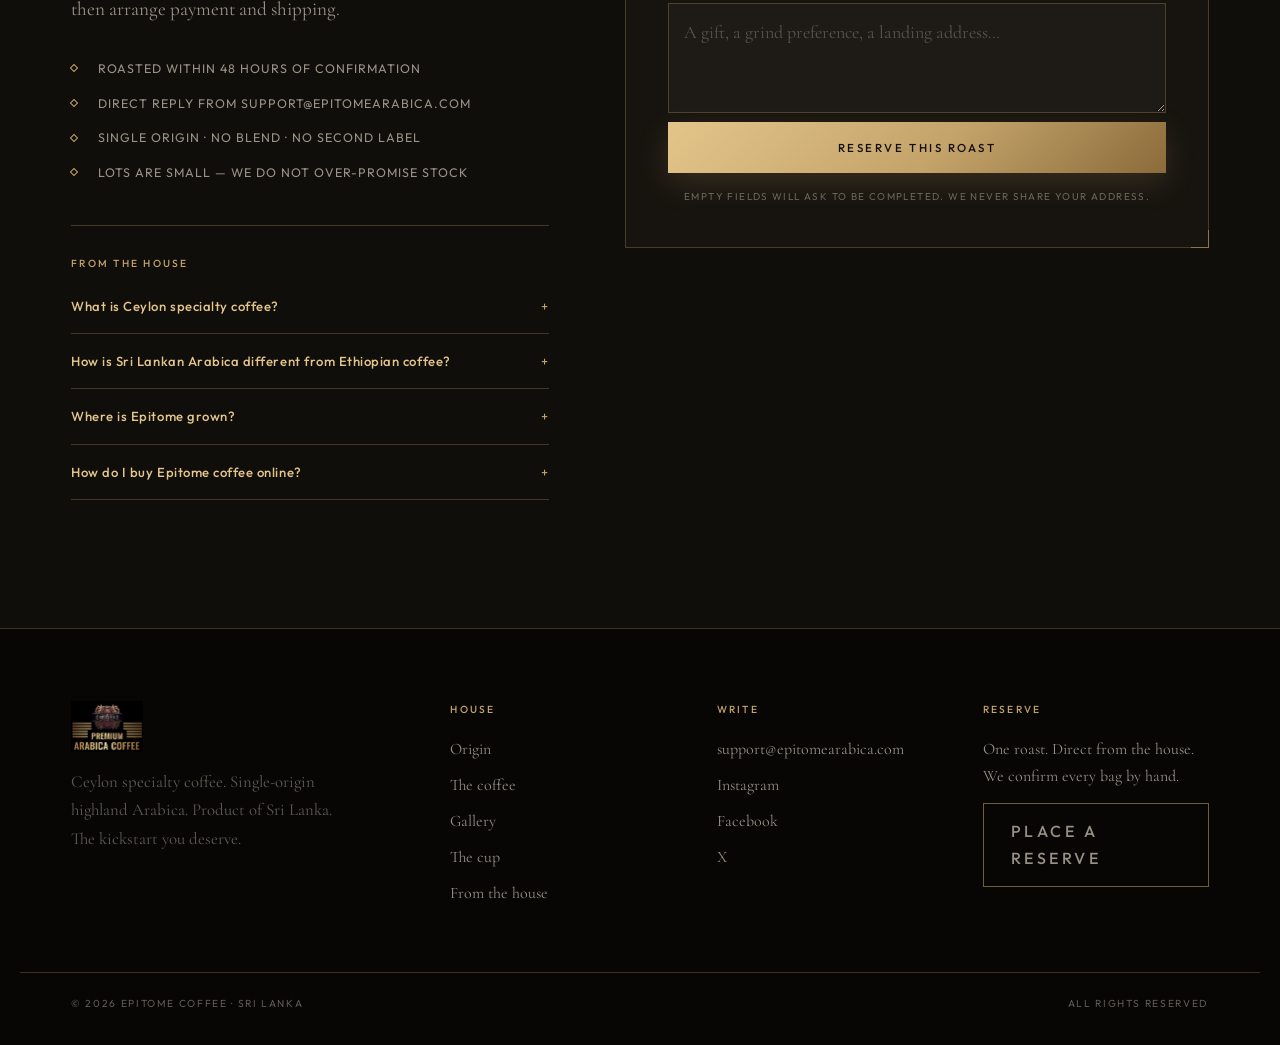
==== commit 07c9c6ae: "Round the Tetris beans and rebuild the phone layout Beans are near-circular instead of squished elli" ====
--- a/index.html
+++ b/index.html
@@ -39,7 +39,7 @@
   <link rel="preconnect" href="https://fonts.googleapis.com">
   <link rel="preconnect" href="https://fonts.gstatic.com" crossorigin>
   <link href="https://fonts.googleapis.com/css2?family=Cormorant+Garamond:ital,wght@0,400;0,500;0,600;1,400;1,500&family=Outfit:wght@300;400;500;600&display=swap" rel="stylesheet">
-  <link rel="stylesheet" href="assets/site.css?v=tetris-1">
+  <link rel="stylesheet" href="assets/site.css?v=tetris-2">
   <script type="application/ld+json">
   {
     "@context": "https://schema.org",
@@ -487,21 +487,29 @@
 
   <div class="tetris-overlay" id="tetrisOverlay" hidden>
     <div class="tetris-panel" role="dialog" aria-modal="true" aria-labelledby="tetrisTitle">
-      <button class="tetris-close" id="tetrisClose" type="button" aria-label="Close Fun With Epitome">Close</button>
-      <p class="chapter-label">A small diversion</p>
-      <h2 id="tetrisTitle">Fun With Epitome</h2>
+      <header class="tetris-top">
+        <div>
+          <p class="chapter-label">A small diversion</p>
+          <h2 id="tetrisTitle">Fun With Epitome</h2>
+        </div>
+        <div class="tetris-top-actions">
+          <button class="btn btn-line tetris-restart" id="tetrisRestart" type="button">New roast</button>
+          <button class="tetris-close" id="tetrisClose" type="button" aria-label="Close Fun With Epitome">Close</button>
+        </div>
+      </header>
       <p class="tetris-lede">Stack roasted Arabica. Clear ten rows and the roast hurries.</p>
       <div class="tetris-layout">
         <canvas id="tetrisBoard" width="300" height="600" aria-label="Coffee bean Tetris board"></canvas>
         <div class="tetris-side">
-          <p class="tetris-side-label">Next</p>
-          <canvas id="tetrisNext" width="120" height="120" aria-hidden="true"></canvas>
+          <div class="tetris-next-wrap">
+            <p class="tetris-side-label">Next</p>
+            <canvas id="tetrisNext" width="120" height="120" aria-hidden="true"></canvas>
+          </div>
           <dl class="tetris-stats">
             <div><dt>Rows</dt><dd id="tetrisLines">0</dd></div>
             <div><dt>Score</dt><dd id="tetrisScore">0</dd></div>
             <div><dt>Tempo</dt><dd id="tetrisTempo">Calm</dd></div>
           </dl>
-          <button class="btn btn-line tetris-restart" id="tetrisRestart" type="button">New roast</button>
         </div>
       </div>
       <div class="tetris-pad" aria-label="Game controls">
--- a/assets/site.css
+++ b/assets/site.css
@@ -1358,7 +1358,7 @@
   inset: 0;
   z-index: 90;
   display: none;
-  align-items: flex-start;
+  align-items: center;
   justify-content: center;
   padding: 1.2rem;
   overflow: auto;
@@ -1378,36 +1378,47 @@
   background: linear-gradient(180deg, #14110d 0%, #0a0907 100%);
   border: 1px solid var(--line);
   box-shadow: 0 30px 80px rgba(0, 0, 0, 0.55), 0 0 0 1px rgba(196, 163, 106, 0.08);
-  padding: 1.5rem 1.4rem 1.2rem;
+  padding: 1.35rem 1.4rem 1.2rem;
+}
+
+.tetris-top {
+  display: flex;
+  align-items: flex-start;
+  justify-content: space-between;
+  gap: 0.8rem;
+}
+
+.tetris-top-actions {
+  display: flex;
+  align-items: center;
+  gap: 0.45rem;
+  flex-shrink: 0;
 }
 
 .tetris-close {
-  position: absolute;
-  top: 1rem;
-  right: 1rem;
   font-family: var(--sans);
   font-size: 0.62rem;
   letter-spacing: 0.2em;
   text-transform: uppercase;
   color: var(--gold);
   border: 1px solid var(--line);
-  min-height: 2.4rem;
+  min-height: 2.5rem;
   padding: 0 0.9rem;
 }
 
 .tetris-close:hover { background: rgba(196, 163, 106, 0.1); }
 
-.tetris-panel .chapter-label { margin-bottom: 0.45rem; }
+.tetris-panel .chapter-label { margin-bottom: 0.25rem; }
 
 .tetris-panel h2 {
-  font-size: clamp(1.8rem, 4vw, 2.6rem);
+  font-size: clamp(1.6rem, 4vw, 2.5rem);
   font-weight: 500;
   color: var(--gold-bright);
   letter-spacing: 0.04em;
 }
 
 .tetris-lede {
-  margin: 0.45rem 0 1.2rem;
+  margin: 0.45rem 0 1.1rem;
   color: var(--cream-dim);
   font-style: italic;
   font-size: 1.05rem;
@@ -1416,7 +1427,7 @@
 
 .tetris-layout {
   display: grid;
-  grid-template-columns: minmax(0, 1fr) 140px;
+  grid-template-columns: minmax(0, 1fr) 148px;
   gap: 1.2rem;
   align-items: start;
 }
@@ -1461,10 +1472,9 @@
 }
 
 .tetris-restart {
-  margin-top: 1.1rem;
-  width: 100%;
-  min-height: 2.6rem;
-  padding: 0.5rem 0.6rem;
+  min-height: 2.5rem;
+  padding: 0.45rem 0.75rem;
+  width: auto;
 }
 
 .tetris-pad {
@@ -1485,11 +1495,11 @@
   background: rgba(196, 163, 106, 0.06);
   touch-action: manipulation;
   user-select: none;
+  -webkit-tap-highlight-color: transparent;
 }
 
 .tetris-pad button:active,
 .tetris-pad button.is-held {
-  background: rgba(196, 163, 106, 0.22);
   color: #120f0c;
   background: linear-gradient(135deg, var(--gold-bright), var(--gold));
 }
@@ -1503,20 +1513,93 @@
   color: var(--cream-faint);
 }
 
-@media (max-width: 640px) {
-  .tetris-overlay { padding: 0.7rem; }
-  .tetris-panel { padding: 1.15rem 0.9rem 0.9rem; }
-  .tetris-layout { grid-template-columns: 1fr; }
+@media (max-width: 720px) {
+  .tetris-overlay {
+    padding: 0;
+    align-items: stretch;
+    overflow: hidden;
+  }
+  .tetris-panel {
+    width: 100%;
+    max-height: none;
+    height: 100dvh;
+    height: 100svh;
+    overflow: hidden;
+    display: flex;
+    flex-direction: column;
+    border: none;
+    box-shadow: none;
+    padding: calc(0.5rem + env(safe-area-inset-top)) 0.7rem calc(0.55rem + env(safe-area-inset-bottom));
+  }
+  .tetris-lede,
+  .tetris-hint,
+  .tetris-panel .chapter-label {
+    display: none;
+  }
+  .tetris-top {
+    align-items: center;
+    flex-shrink: 0;
+    margin-bottom: 0.45rem;
+  }
+  .tetris-panel h2 { font-size: 1.28rem; }
+  .tetris-restart {
+    min-height: 2.4rem;
+    padding: 0.35rem 0.55rem;
+    font-size: 0.58rem;
+  }
+  .tetris-layout {
+    flex: 1;
+    min-height: 0;
+    display: flex;
+    flex-direction: column;
+    grid-template-columns: none;
+    gap: 0.45rem;
+  }
+  #tetrisBoard {
+    width: min(100%, calc((100dvh - 14.5rem) / 2));
+    max-height: calc(100dvh - 14.5rem);
+    margin: 0 auto;
+    flex: 0 1 auto;
+  }
   .tetris-side {
-    display: grid;
-    grid-template-columns: 96px 1fr;
-    gap: 0.55rem 0.9rem;
+    display: flex;
+    flex-direction: row;
     align-items: center;
-  }
-  .tetris-restart { grid-column: 1 / -1; margin-top: 0.4rem; }
-  .tetris-pad { grid-template-columns: repeat(3, 1fr); }
-  .tetris-pad button[data-tetris="drop"] { grid-column: 1 / -1; }
-  .tetris-pad button { min-height: 2.8rem; }
-  #tetrisBoard { max-height: 36dvh; }
-  #tetrisNext { width: 96px; height: 96px; }
-}
+    gap: 0.7rem;
+    flex-shrink: 0;
+  }
+  .tetris-next-wrap {
+    display: flex;
+    align-items: center;
+    gap: 0.4rem;
+  }
+  #tetrisNext {
+    width: 64px;
+    height: 64px;
+  }
+  .tetris-stats {
+    display: flex;
+    margin: 0;
+    gap: 0.85rem;
+    flex: 1;
+  }
+  .tetris-stats dd { font-size: 1.1rem; }
+  .tetris-pad {
+    margin-top: 0.35rem;
+    flex-shrink: 0;
+    grid-template-columns: 1fr 1fr 1fr;
+    grid-template-areas:
+      "left rotate right"
+      "down drop drop";
+    gap: 0.4rem;
+  }
+  .tetris-pad button {
+    min-height: 3.35rem;
+    font-size: 1.15rem;
+  }
+  .tetris-pad [data-tetris="left"] { grid-area: left; }
+  .tetris-pad [data-tetris="rotate"] { grid-area: rotate; }
+  .tetris-pad [data-tetris="right"] { grid-area: right; }
+  .tetris-pad [data-tetris="down"] { grid-area: down; }
+  .tetris-pad [data-tetris="drop"] { grid-area: drop; }
+}
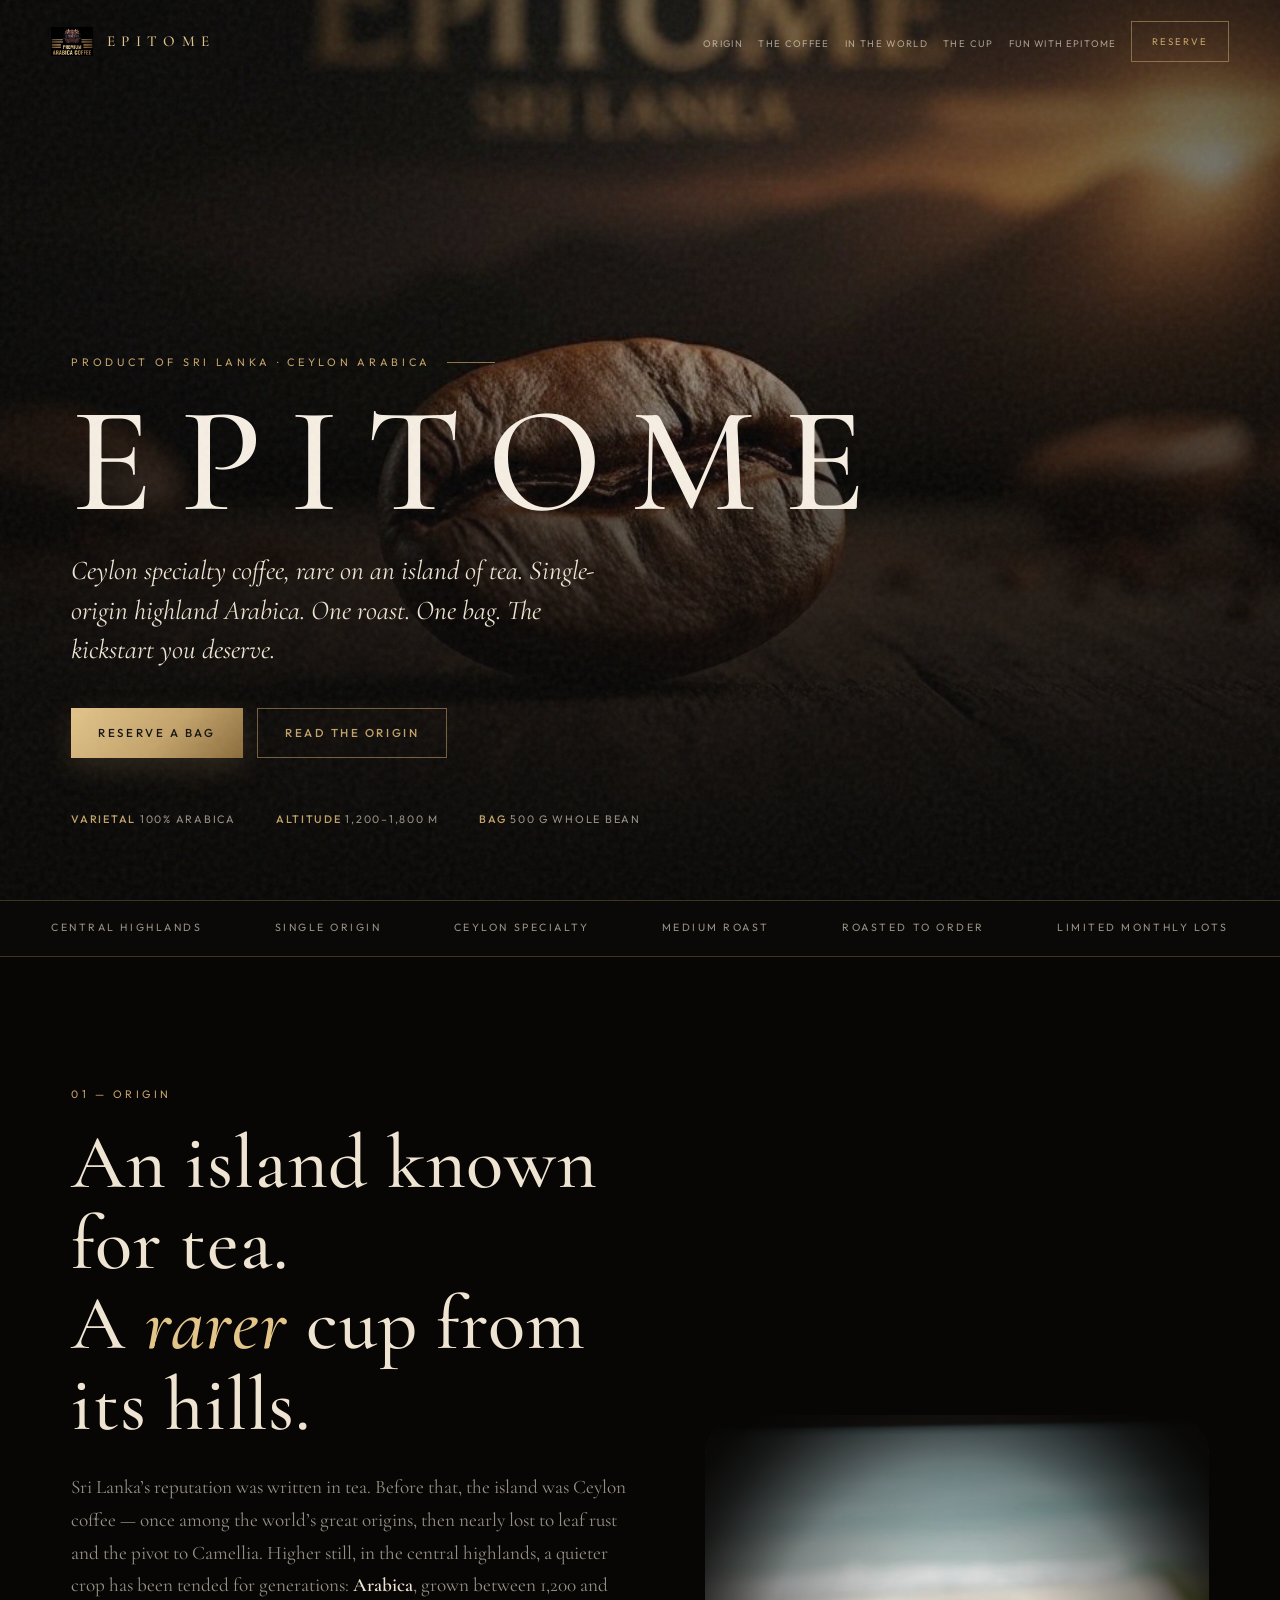
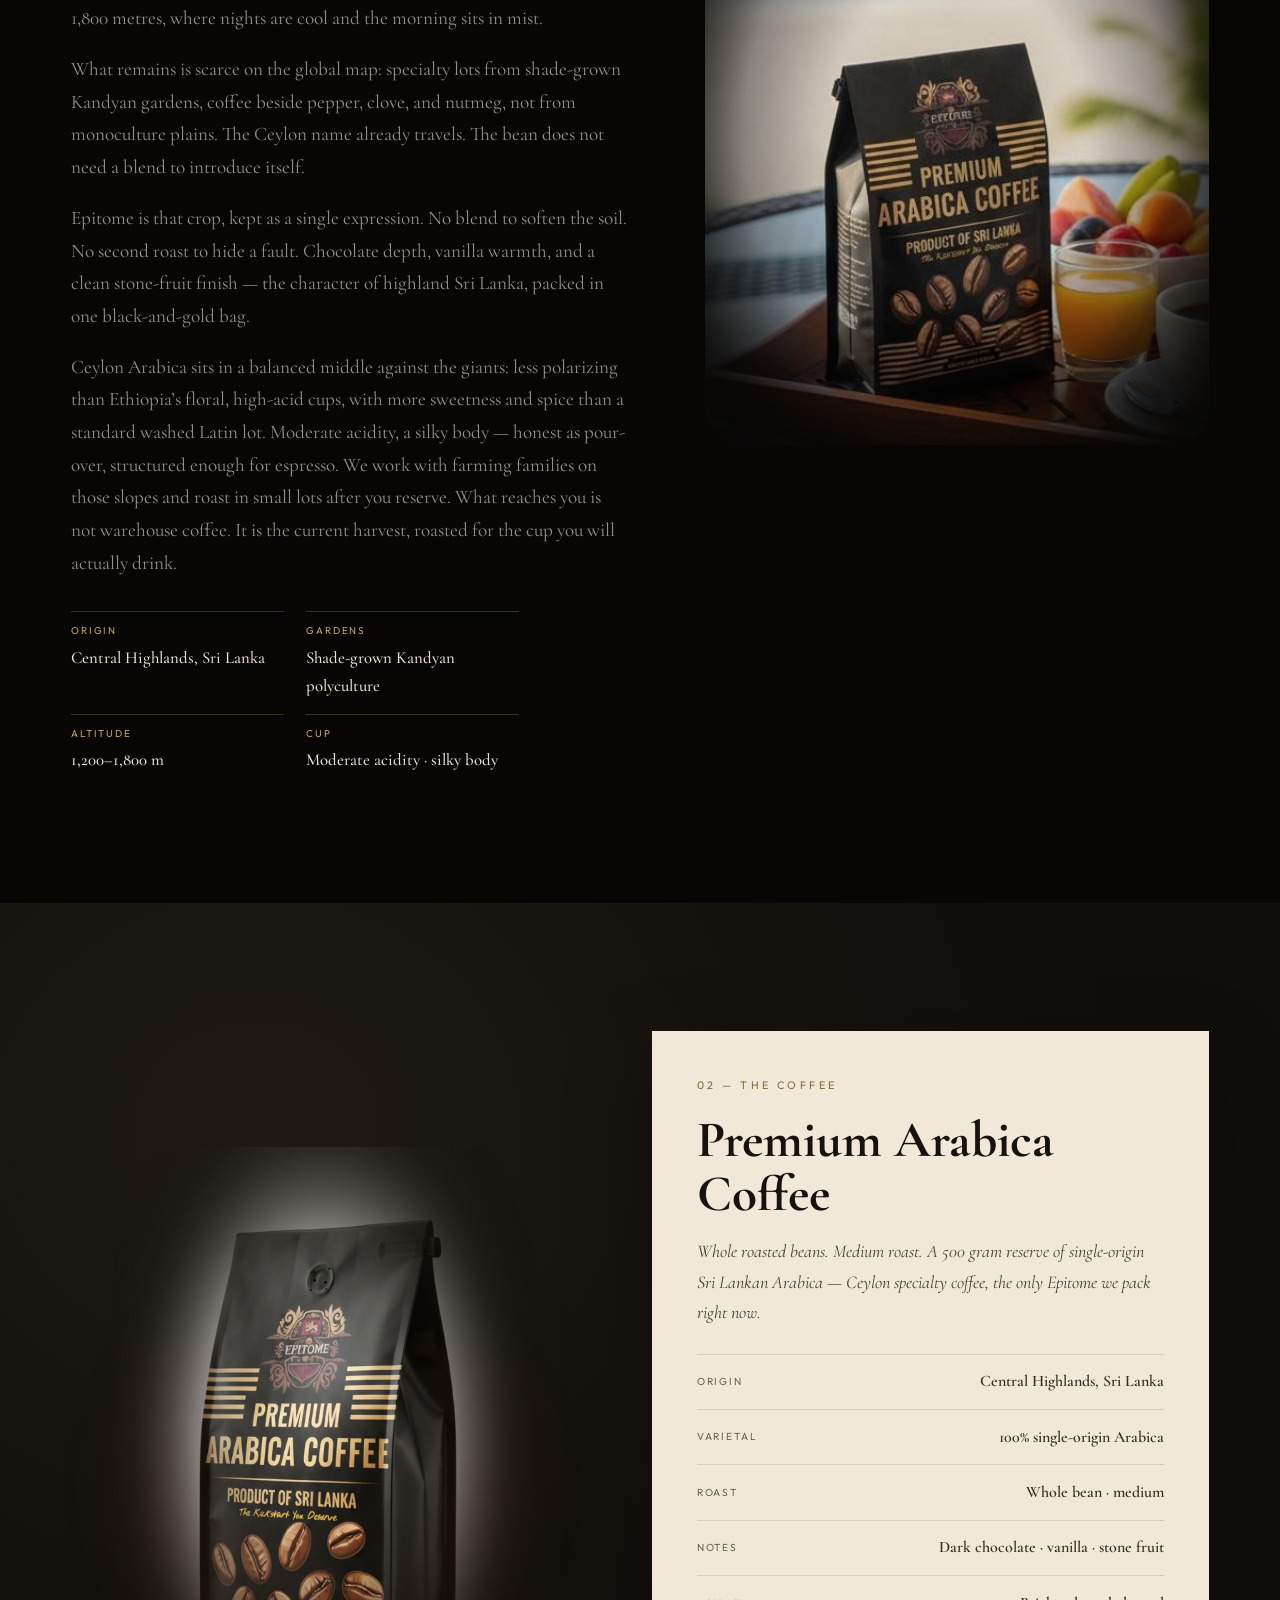
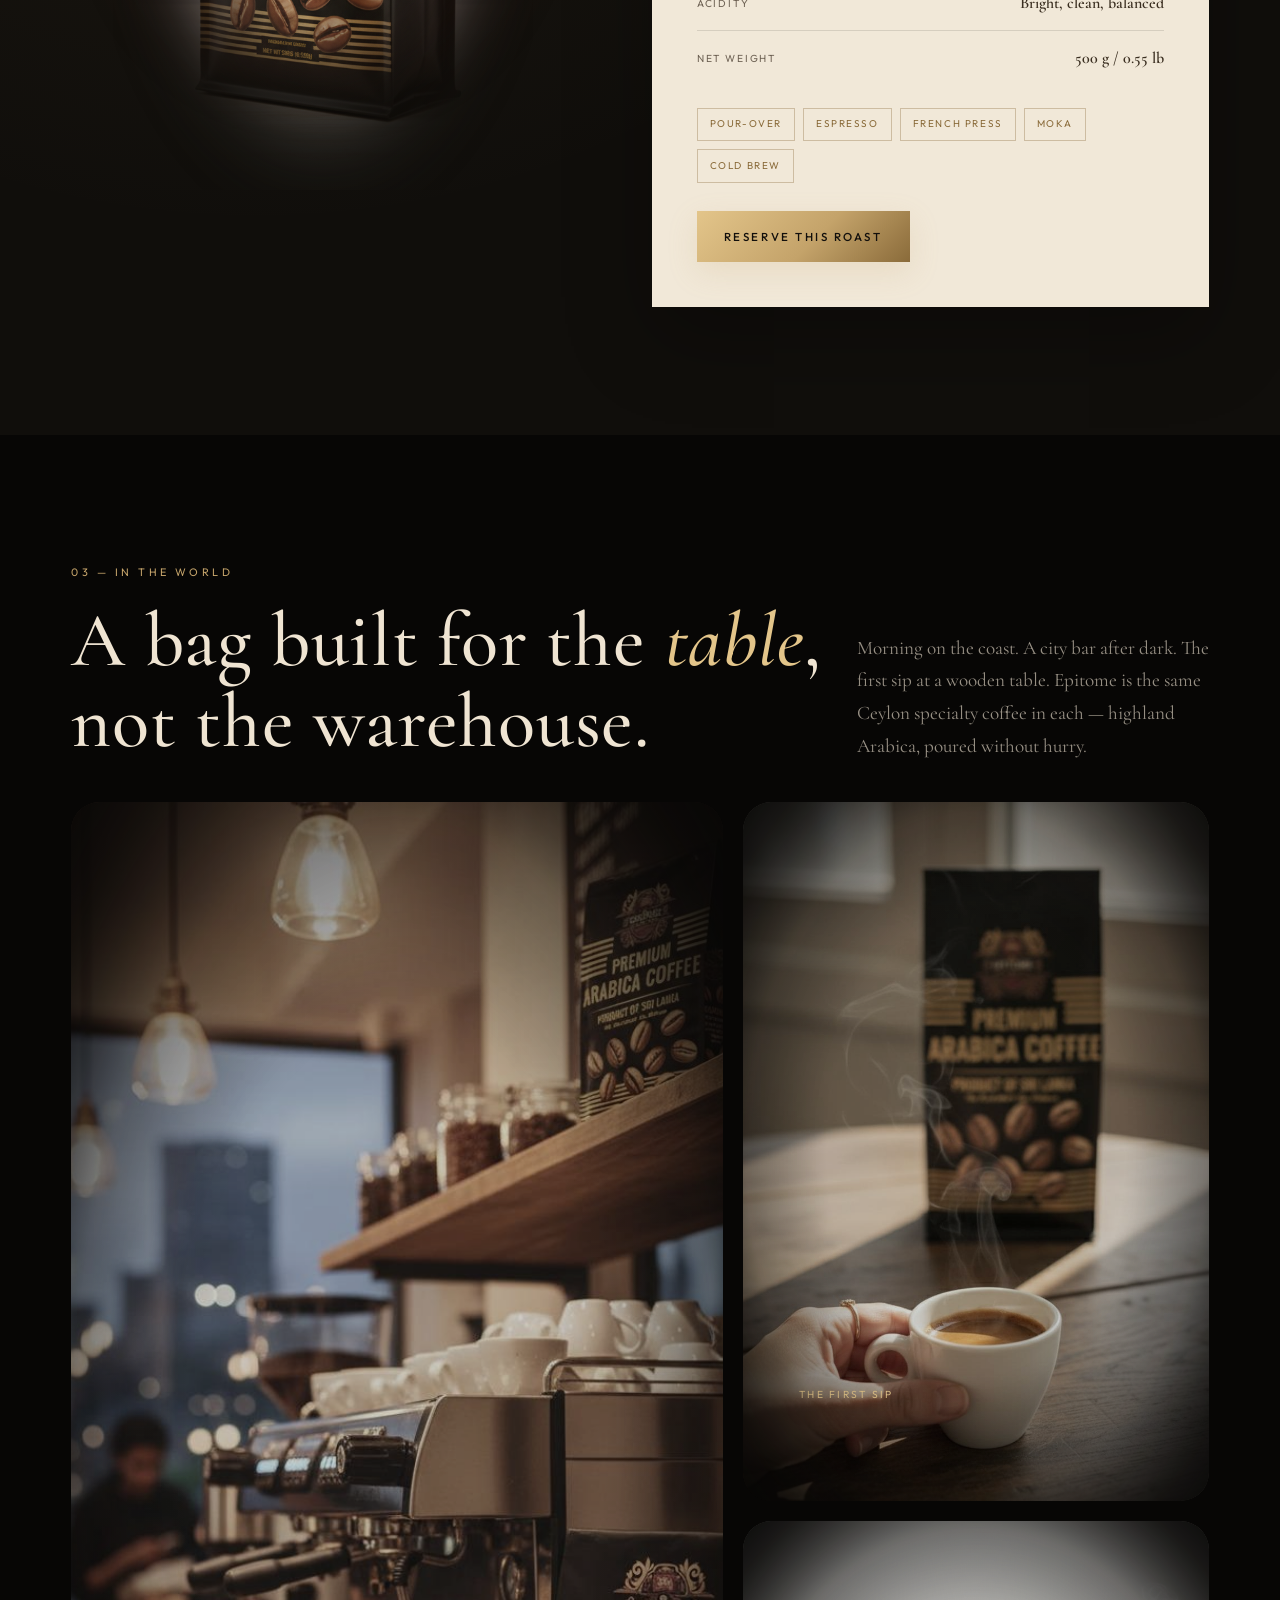
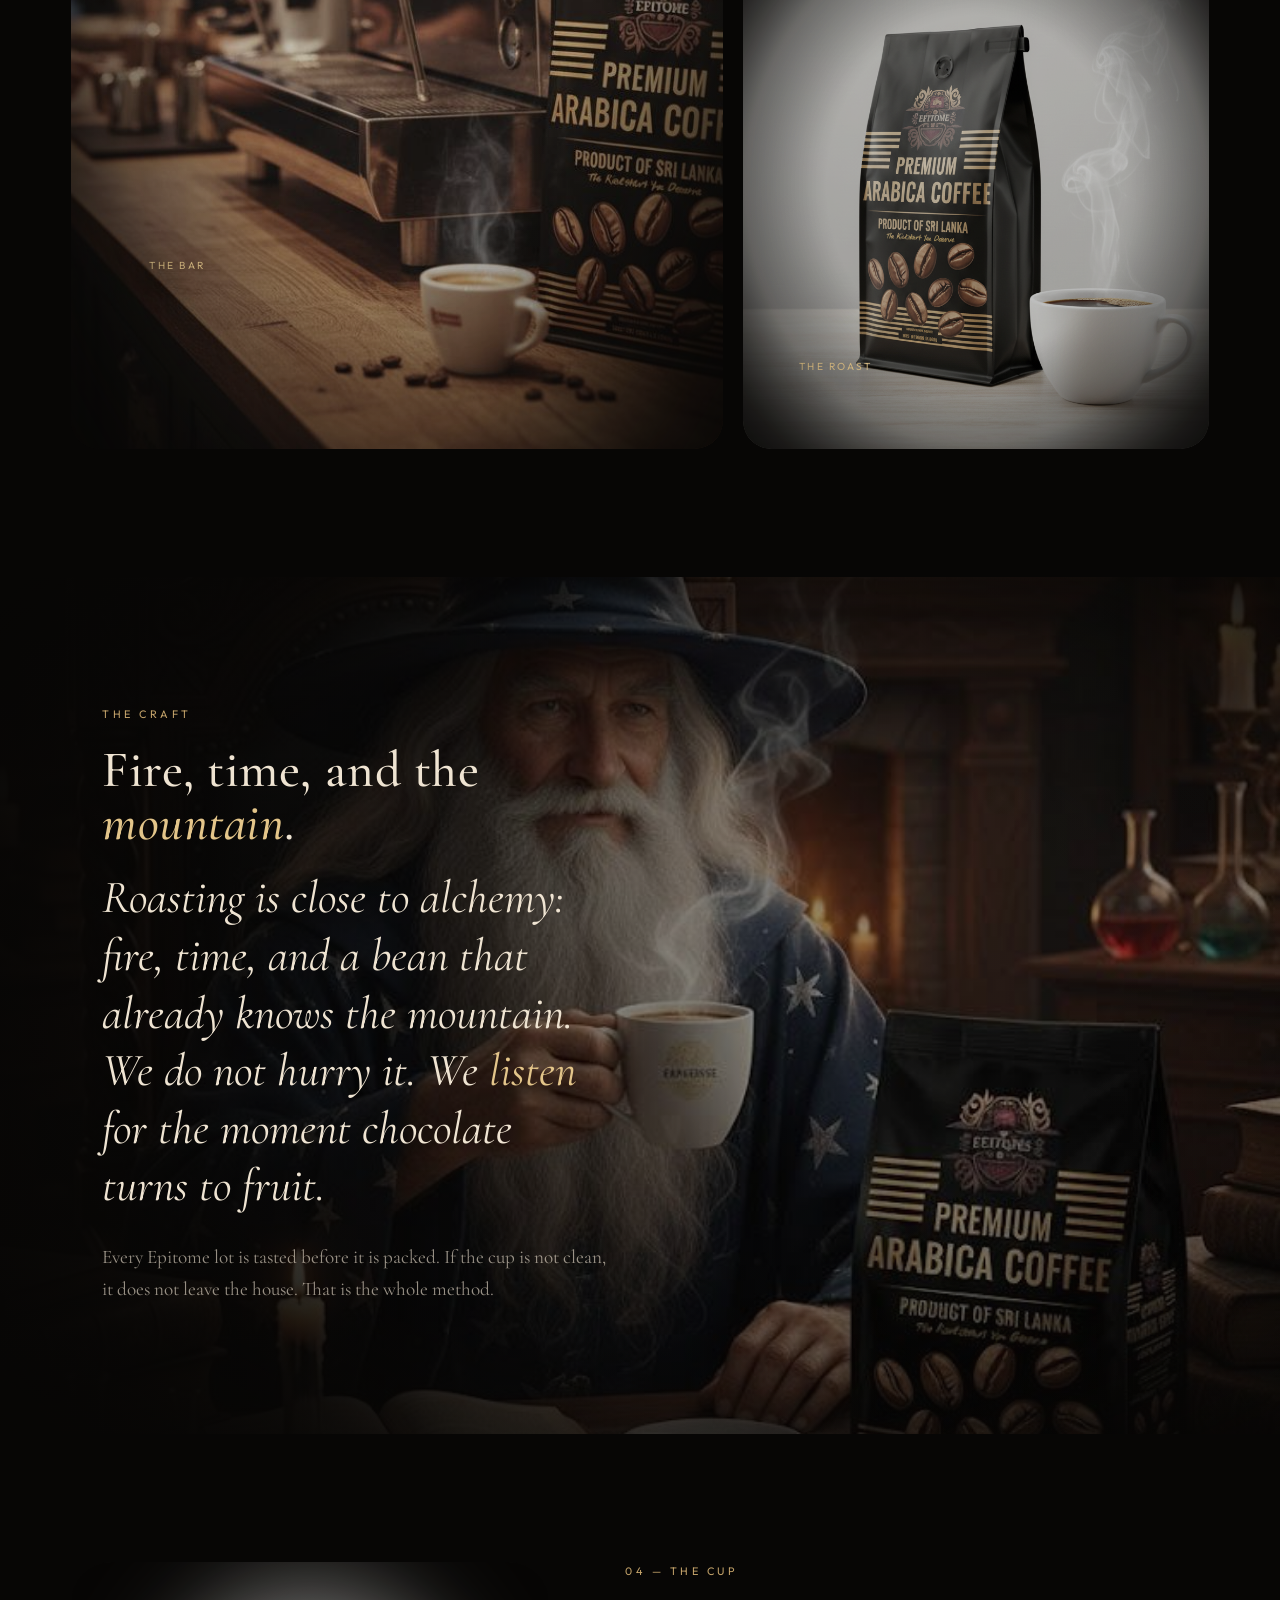
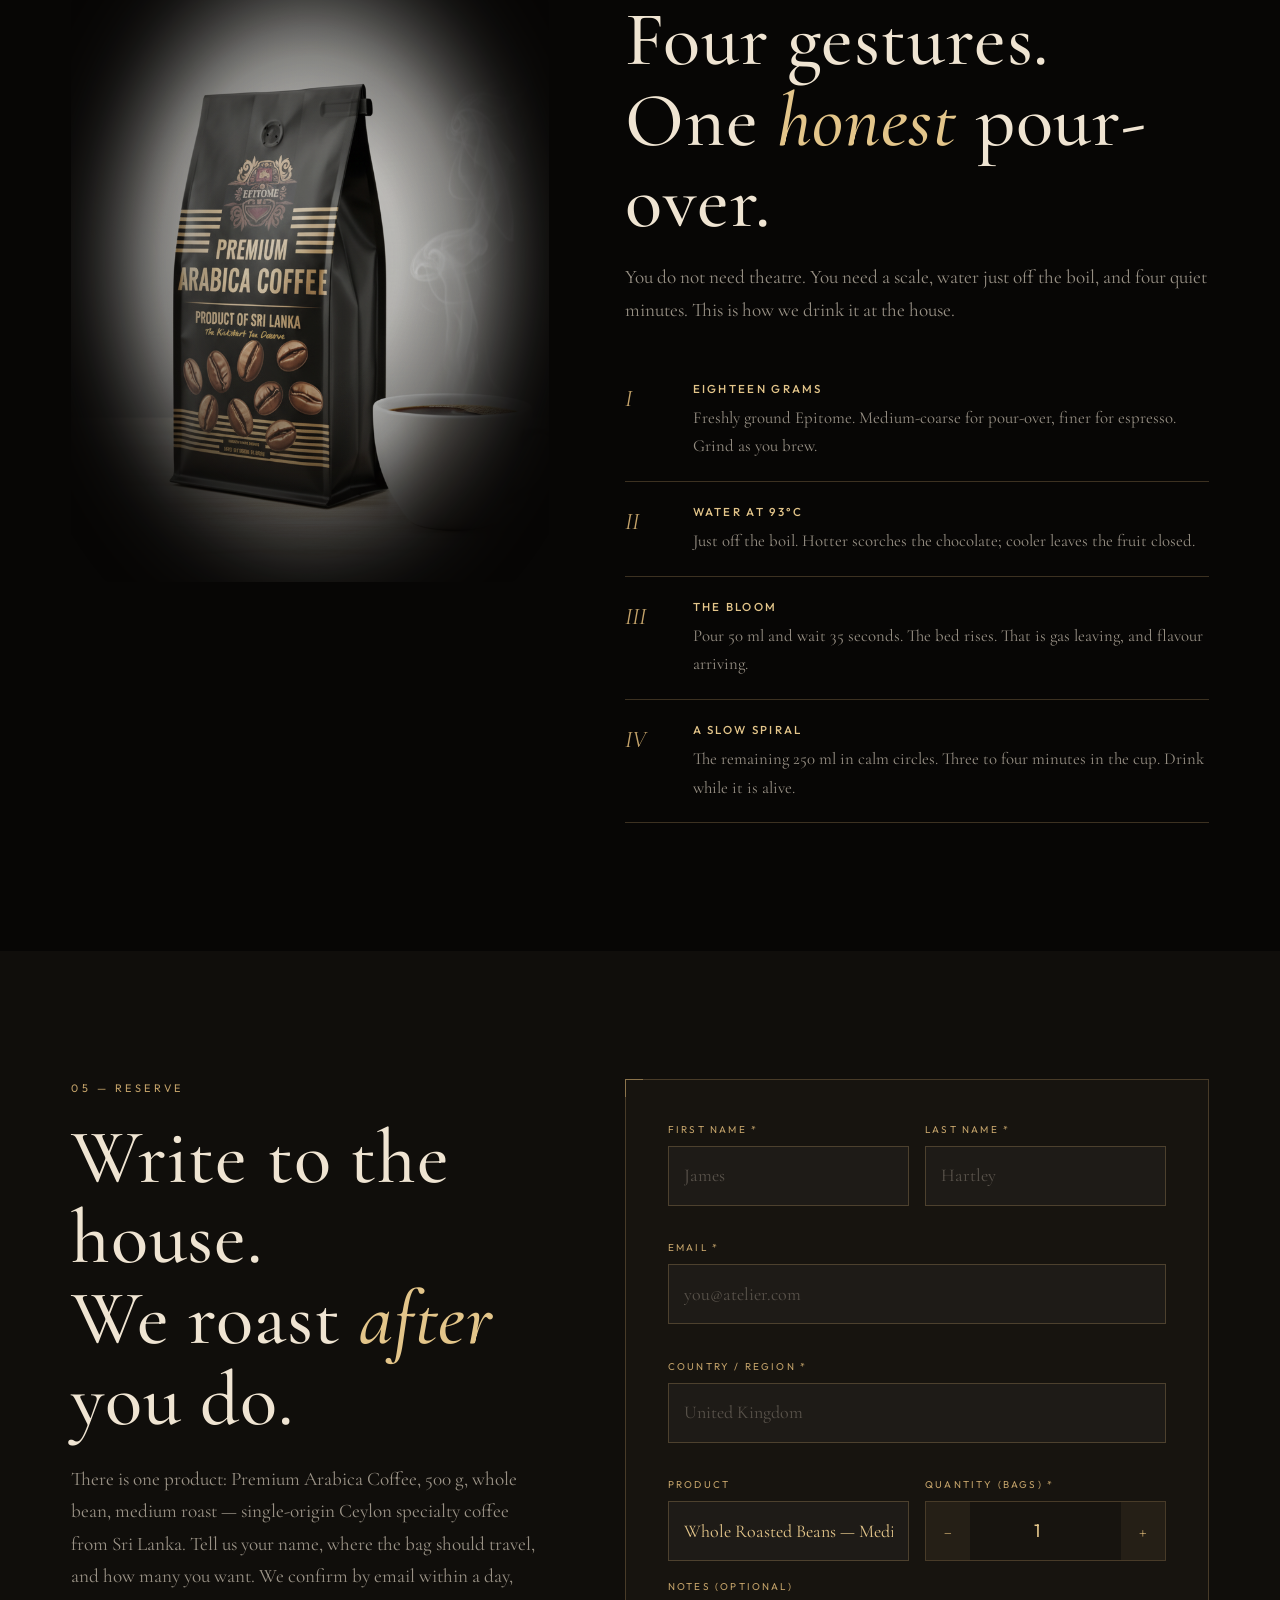
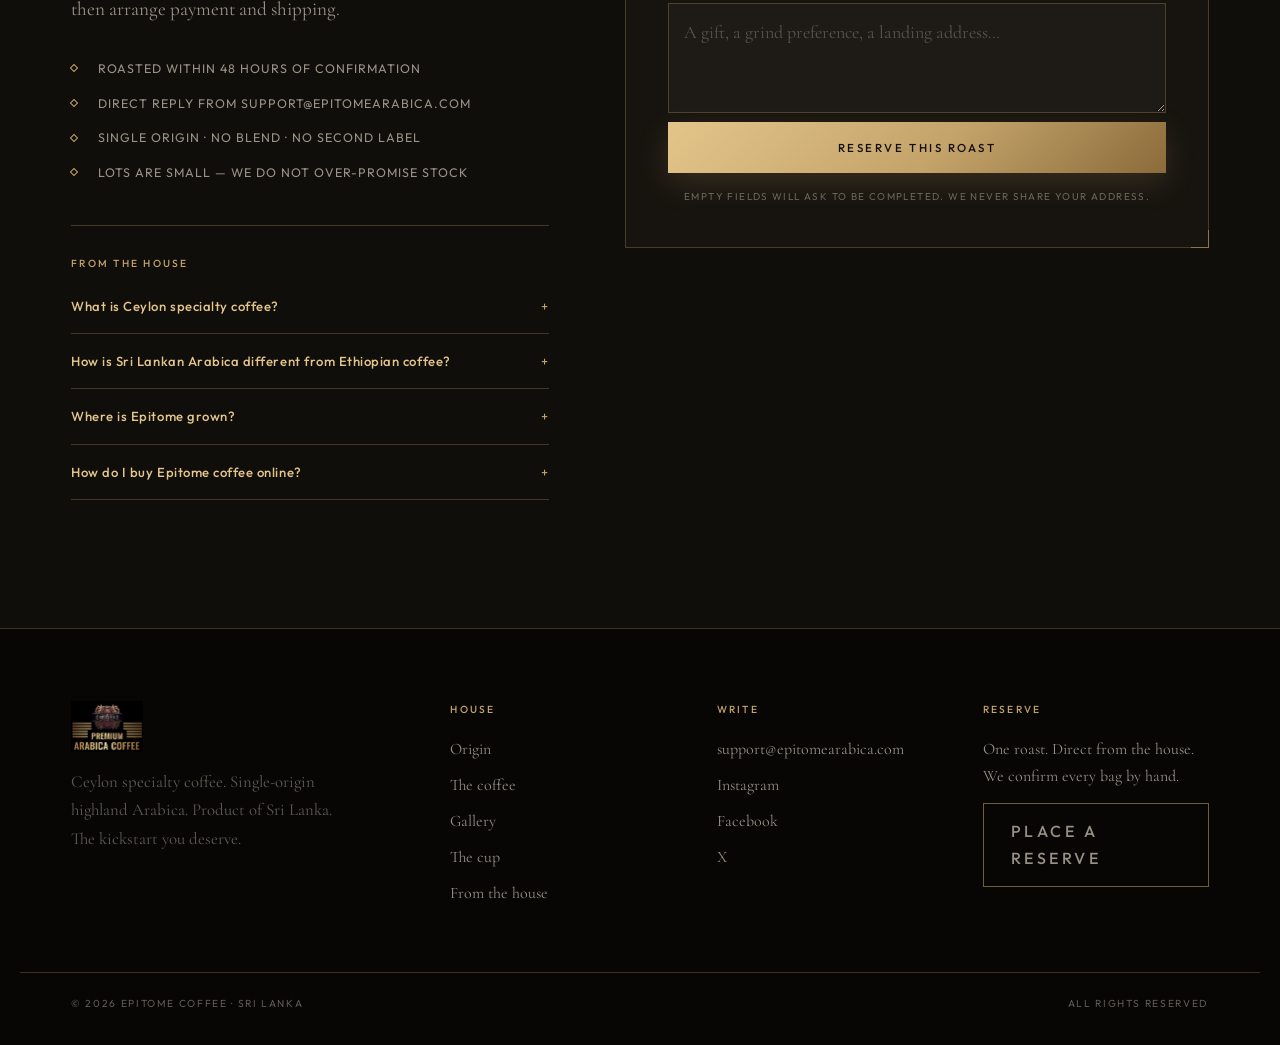
==== commit 55c65339: "Keep Tetris HUD and pad clear of the board on phones Reserve Next, stats, and controls as their own " ====
--- a/index.html
+++ b/index.html
@@ -39,7 +39,7 @@
   <link rel="preconnect" href="https://fonts.googleapis.com">
   <link rel="preconnect" href="https://fonts.gstatic.com" crossorigin>
   <link href="https://fonts.googleapis.com/css2?family=Cormorant+Garamond:ital,wght@0,400;0,500;0,600;1,400;1,500&family=Outfit:wght@300;400;500;600&display=swap" rel="stylesheet">
-  <link rel="stylesheet" href="assets/site.css?v=tetris-2">
+  <link rel="stylesheet" href="assets/site.css?v=tetris-4">
   <script type="application/ld+json">
   {
     "@context": "https://schema.org",
@@ -485,7 +485,7 @@
     </div>
   </footer>
 
-  <div class="tetris-overlay" id="tetrisOverlay" hidden>
+  <div class="tetris-overlay" id="tetrisOverlay" hidden tabindex="-1">
     <div class="tetris-panel" role="dialog" aria-modal="true" aria-labelledby="tetrisTitle">
       <header class="tetris-top">
         <div>
@@ -498,9 +498,11 @@
         </div>
       </header>
       <p class="tetris-lede">Stack roasted Arabica. Clear ten rows and the roast hurries.</p>
-      <div class="tetris-layout">
-        <canvas id="tetrisBoard" width="300" height="600" aria-label="Coffee bean Tetris board"></canvas>
-        <div class="tetris-side">
+      <div class="tetris-play">
+        <div class="tetris-stage">
+          <canvas id="tetrisBoard" width="300" height="600" aria-label="Coffee bean Tetris board"></canvas>
+        </div>
+        <div class="tetris-hud">
           <div class="tetris-next-wrap">
             <p class="tetris-side-label">Next</p>
             <canvas id="tetrisNext" width="120" height="120" aria-hidden="true"></canvas>
@@ -524,6 +526,6 @@
   </div>
 
   <script src="assets/site.js"></script>
-  <script src="assets/tetris.js"></script>
+  <script src="assets/tetris.js?v=tetris-4"></script>
 </body>
 </html>
--- a/assets/site.css
+++ b/assets/site.css
@@ -1425,11 +1425,15 @@
   max-width: 28rem;
 }
 
-.tetris-layout {
+.tetris-play {
   display: grid;
   grid-template-columns: minmax(0, 1fr) 148px;
   gap: 1.2rem;
   align-items: start;
+}
+
+.tetris-stage {
+  min-width: 0;
 }
 
 .tetris-overlay canvas {
@@ -1450,6 +1454,13 @@
   height: 120px;
 }
 
+.tetris-next-wrap {
+  display: flex;
+  flex-direction: column;
+  align-items: flex-start;
+  gap: 0.35rem;
+}
+
 .tetris-side-label,
 .tetris-stats dt {
   font-family: var(--sans);
@@ -1475,6 +1486,15 @@
   min-height: 2.5rem;
   padding: 0.45rem 0.75rem;
   width: auto;
+}
+
+.tetris-close:focus {
+  outline: none;
+}
+
+.tetris-close:focus-visible {
+  outline: 1px solid var(--gold);
+  outline-offset: 2px;
 }
 
 .tetris-pad {
@@ -1525,11 +1545,19 @@
     height: 100dvh;
     height: 100svh;
     overflow: hidden;
-    display: flex;
-    flex-direction: column;
+    display: grid;
+    grid-template-columns: minmax(0, 1fr);
+    grid-template-rows: auto minmax(0, 1fr) auto auto;
+    grid-template-areas:
+      "top"
+      "stage"
+      "hud"
+      "pad";
+    align-content: stretch;
     border: none;
     box-shadow: none;
-    padding: calc(0.5rem + env(safe-area-inset-top)) 0.7rem calc(0.55rem + env(safe-area-inset-bottom));
+    row-gap: 0;
+    padding: calc(0.4rem + env(safe-area-inset-top)) 0.75rem calc(0.4rem + env(safe-area-inset-bottom));
   }
   .tetris-lede,
   .tetris-hint,
@@ -1537,56 +1565,95 @@
     display: none;
   }
   .tetris-top {
+    grid-area: top;
     align-items: center;
-    flex-shrink: 0;
-    margin-bottom: 0.45rem;
-  }
-  .tetris-panel h2 { font-size: 1.28rem; }
+    min-width: 0;
+    padding-bottom: 0.4rem;
+  }
+  .tetris-top > div:first-child {
+    min-width: 0;
+  }
+  .tetris-panel h2 {
+    font-size: 1.12rem;
+    white-space: nowrap;
+    overflow: hidden;
+    text-overflow: ellipsis;
+  }
   .tetris-restart {
-    min-height: 2.4rem;
-    padding: 0.35rem 0.55rem;
-    font-size: 0.58rem;
-  }
-  .tetris-layout {
-    flex: 1;
+    min-height: 2.25rem;
+    padding: 0.28rem 0.5rem;
+    font-size: 0.56rem;
+  }
+  .tetris-close {
+    min-height: 2.25rem;
+    padding: 0 0.7rem;
+  }
+  .tetris-play {
+    display: contents;
+    grid-template-columns: none;
+  }
+  .tetris-stage {
+    grid-area: stage;
+    position: relative;
+    min-width: 0;
     min-height: 0;
-    display: flex;
-    flex-direction: column;
-    grid-template-columns: none;
-    gap: 0.45rem;
+    overflow: hidden;
   }
   #tetrisBoard {
-    width: min(100%, calc((100dvh - 14.5rem) / 2));
-    max-height: calc(100dvh - 14.5rem);
-    margin: 0 auto;
-    flex: 0 1 auto;
-  }
-  .tetris-side {
-    display: flex;
-    flex-direction: row;
-    align-items: center;
-    gap: 0.7rem;
-    flex-shrink: 0;
+    position: absolute;
+    top: 0;
+    left: 0;
+    width: auto;
+    height: auto;
+    max-width: none;
+    max-height: none;
+    aspect-ratio: auto;
+    margin: 0;
+  }
+  .tetris-hud {
+    grid-area: hud;
+    display: grid;
+    grid-template-columns: 4.5rem minmax(0, 1fr) minmax(0, 1fr) minmax(0, 1.15fr);
+    gap: 0.35rem 0.6rem;
+    align-items: end;
+    padding: 0.5rem 0 0.35rem;
+    border-top: 1px solid var(--line);
+    background: #0c0a08;
+    z-index: 2;
   }
   .tetris-next-wrap {
-    display: flex;
-    align-items: center;
-    gap: 0.4rem;
+    min-width: 0;
+    overflow: hidden;
+    gap: 0.22rem;
+  }
+  .tetris-next-wrap .tetris-side-label {
+    line-height: 1;
   }
   #tetrisNext {
-    width: 64px;
-    height: 64px;
+    width: 56px;
+    height: 56px;
+    max-width: 100%;
   }
   .tetris-stats {
-    display: flex;
-    margin: 0;
-    gap: 0.85rem;
-    flex: 1;
-  }
-  .tetris-stats dd { font-size: 1.1rem; }
+    display: contents;
+  }
+  .tetris-stats > div {
+    min-width: 0;
+  }
+  .tetris-stats dd {
+    font-size: 1.05rem;
+    line-height: 1.15;
+    overflow: hidden;
+    text-overflow: ellipsis;
+    white-space: nowrap;
+  }
   .tetris-pad {
-    margin-top: 0.35rem;
-    flex-shrink: 0;
+    grid-area: pad;
+    margin-top: 0;
+    padding-top: 0.45rem;
+    border-top: 1px solid var(--line);
+    background: #0c0a08;
+    z-index: 2;
     grid-template-columns: 1fr 1fr 1fr;
     grid-template-areas:
       "left rotate right"
@@ -1594,8 +1661,8 @@
     gap: 0.4rem;
   }
   .tetris-pad button {
-    min-height: 3.35rem;
-    font-size: 1.15rem;
+    min-height: 2.85rem;
+    font-size: 1.05rem;
   }
   .tetris-pad [data-tetris="left"] { grid-area: left; }
   .tetris-pad [data-tetris="rotate"] { grid-area: rotate; }
@@ -1603,3 +1670,16 @@
   .tetris-pad [data-tetris="down"] { grid-area: down; }
   .tetris-pad [data-tetris="drop"] { grid-area: drop; }
 }
+
+@media (max-width: 720px) and (max-height: 700px) {
+  .tetris-hud {
+    padding: 0.35rem 0 0.2rem;
+  }
+  #tetrisNext {
+    width: 44px;
+    height: 44px;
+  }
+  .tetris-pad button {
+    min-height: 2.55rem;
+  }
+}
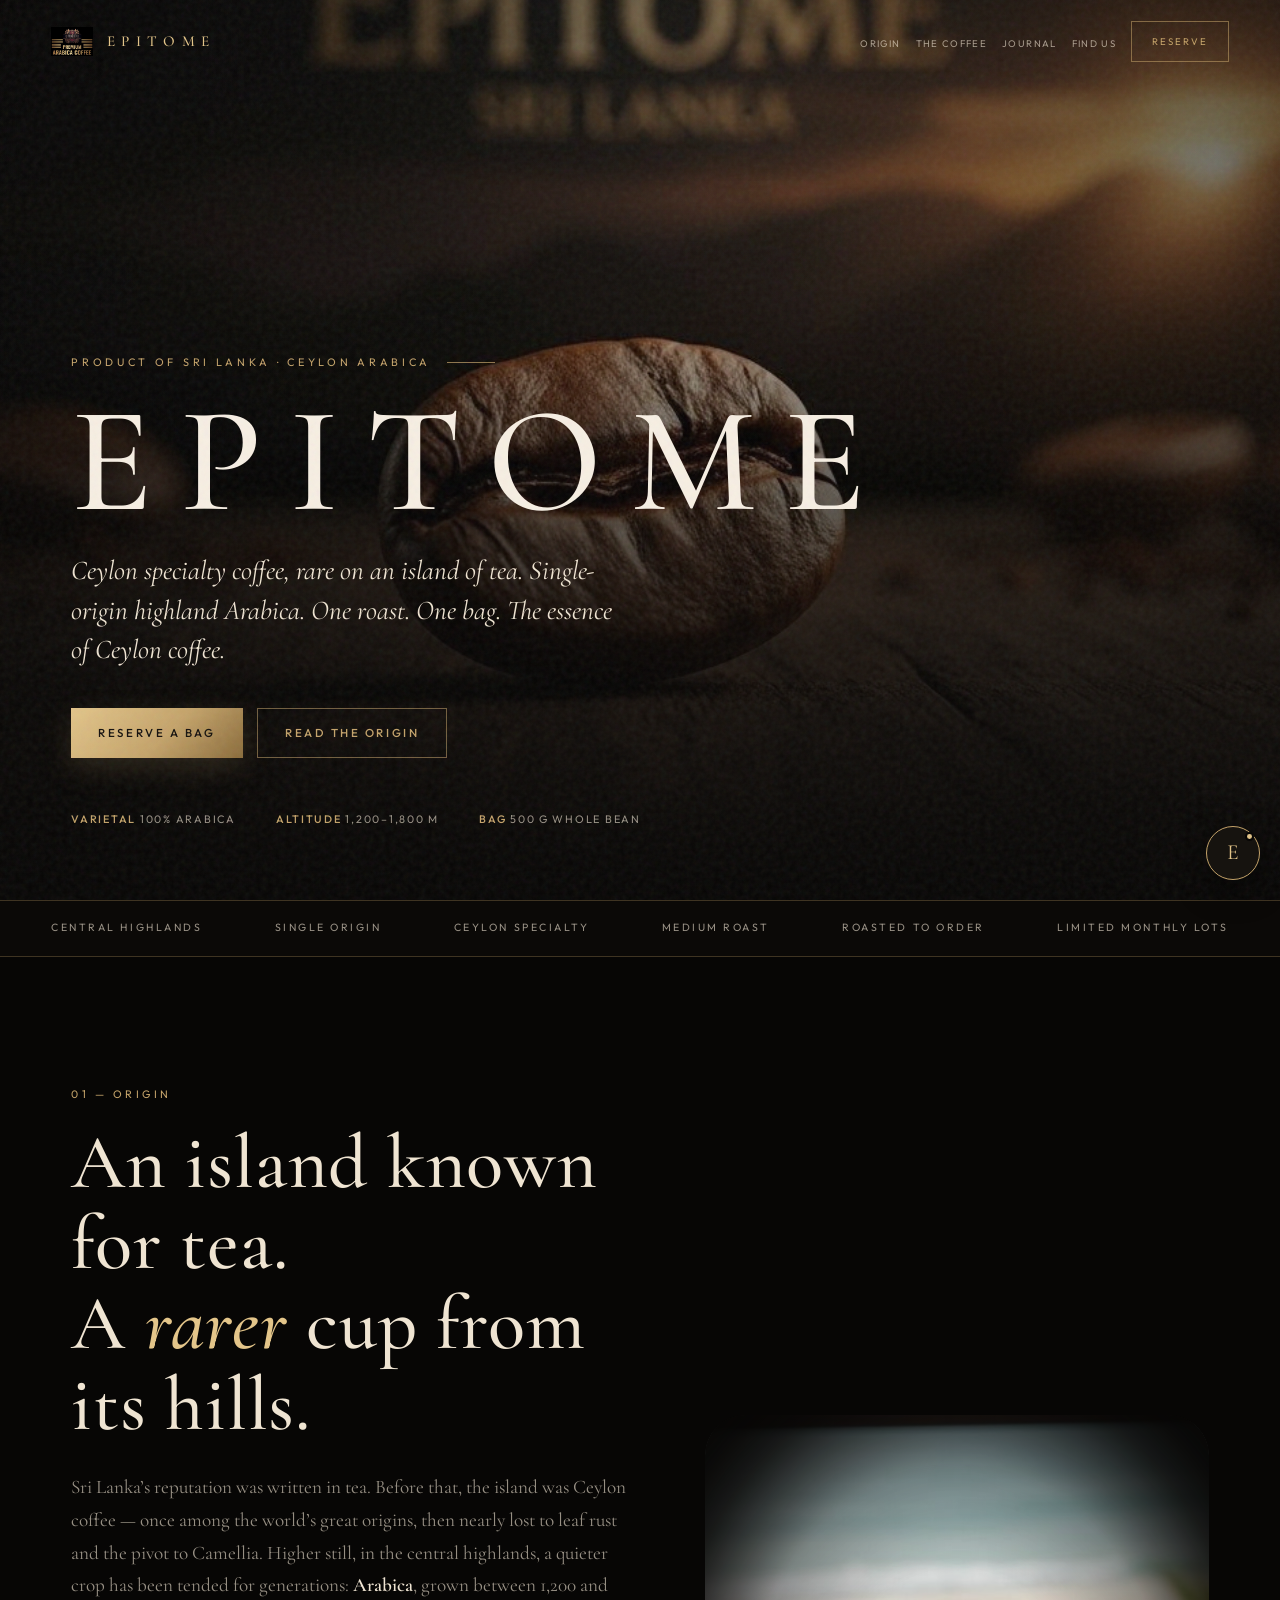
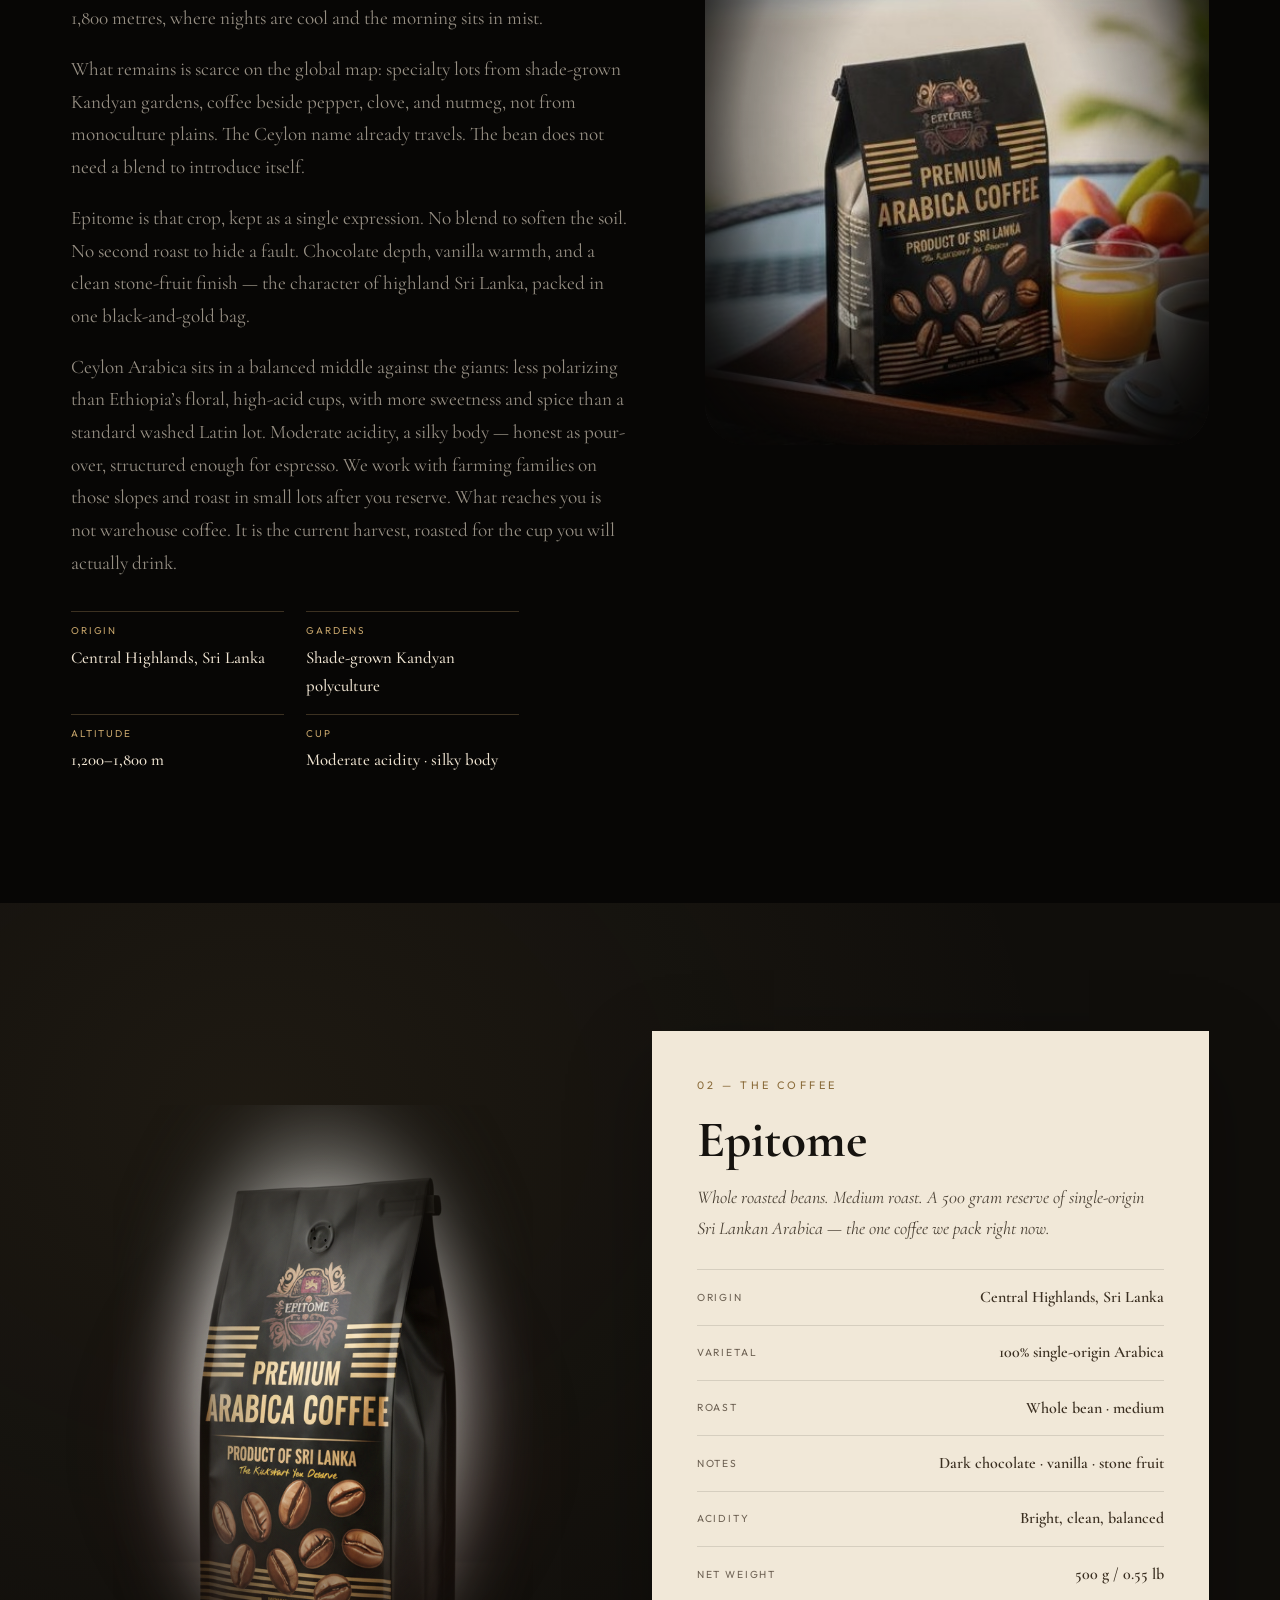
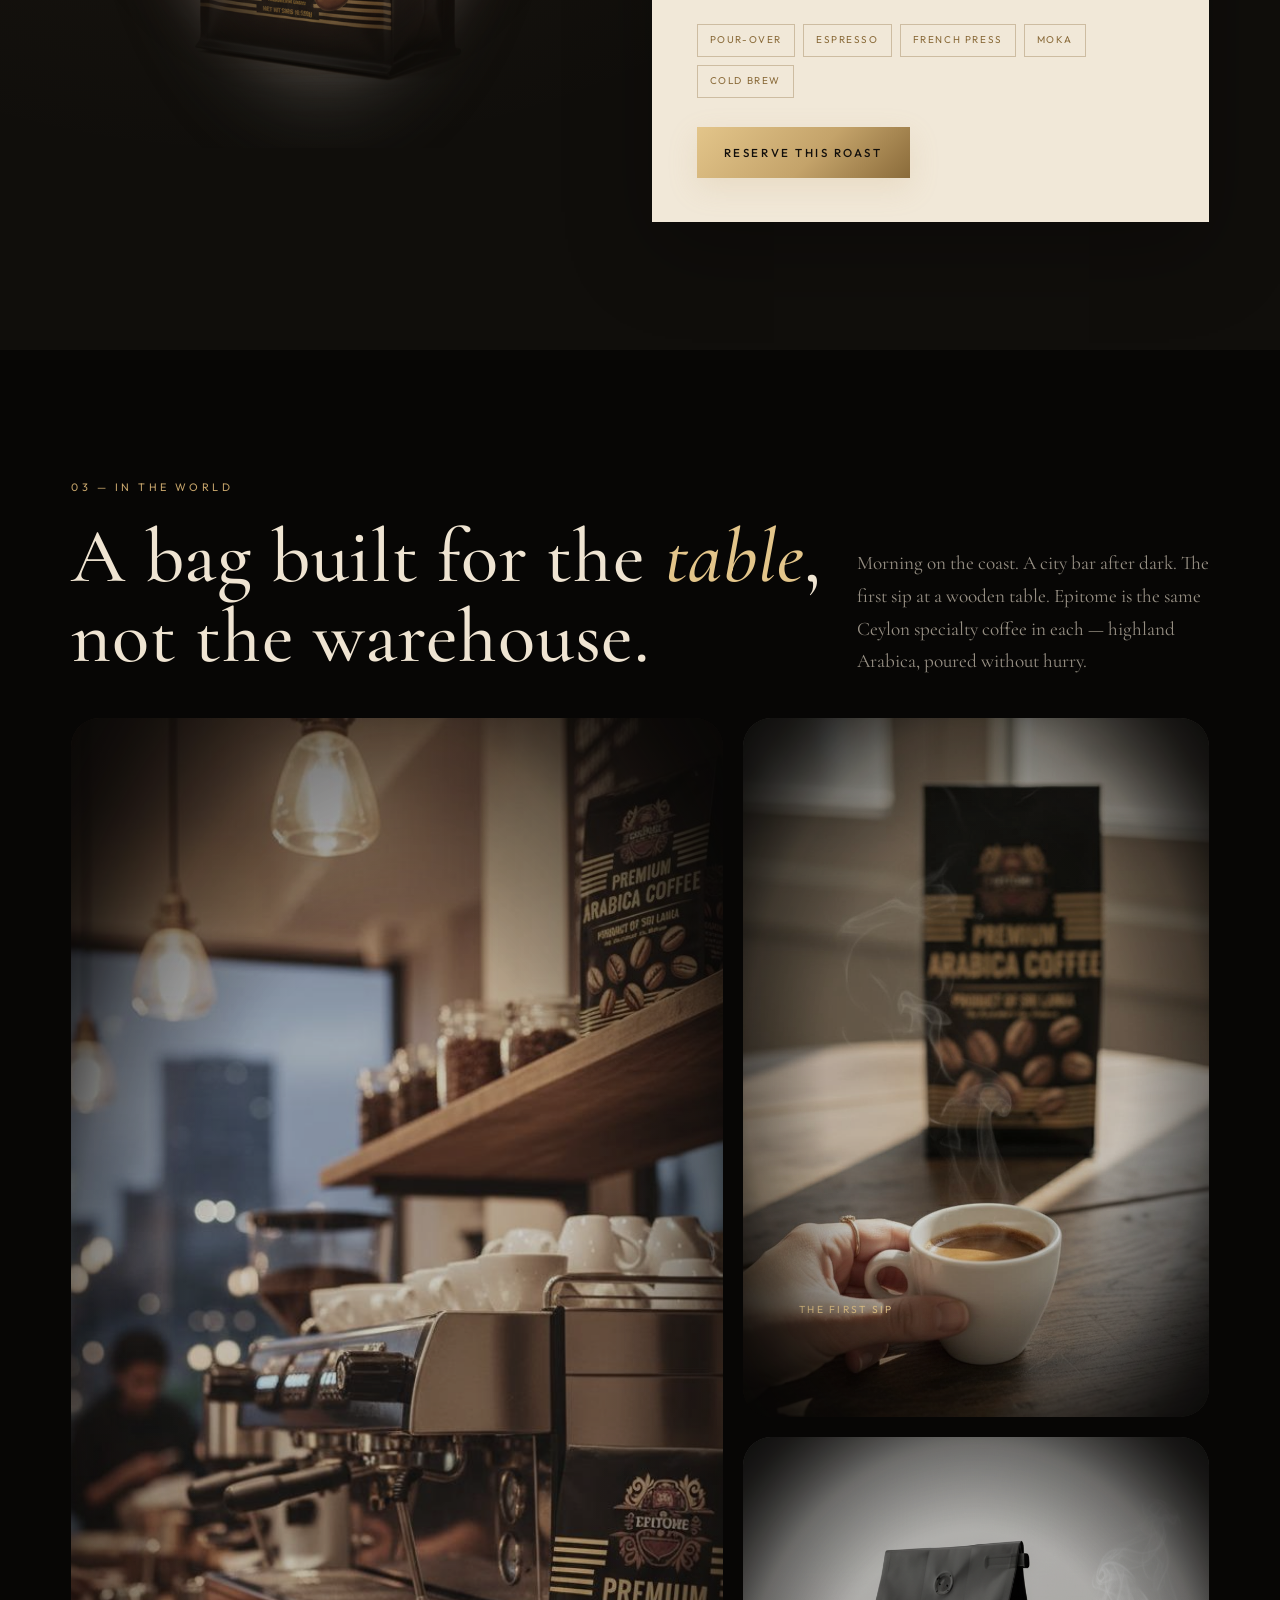
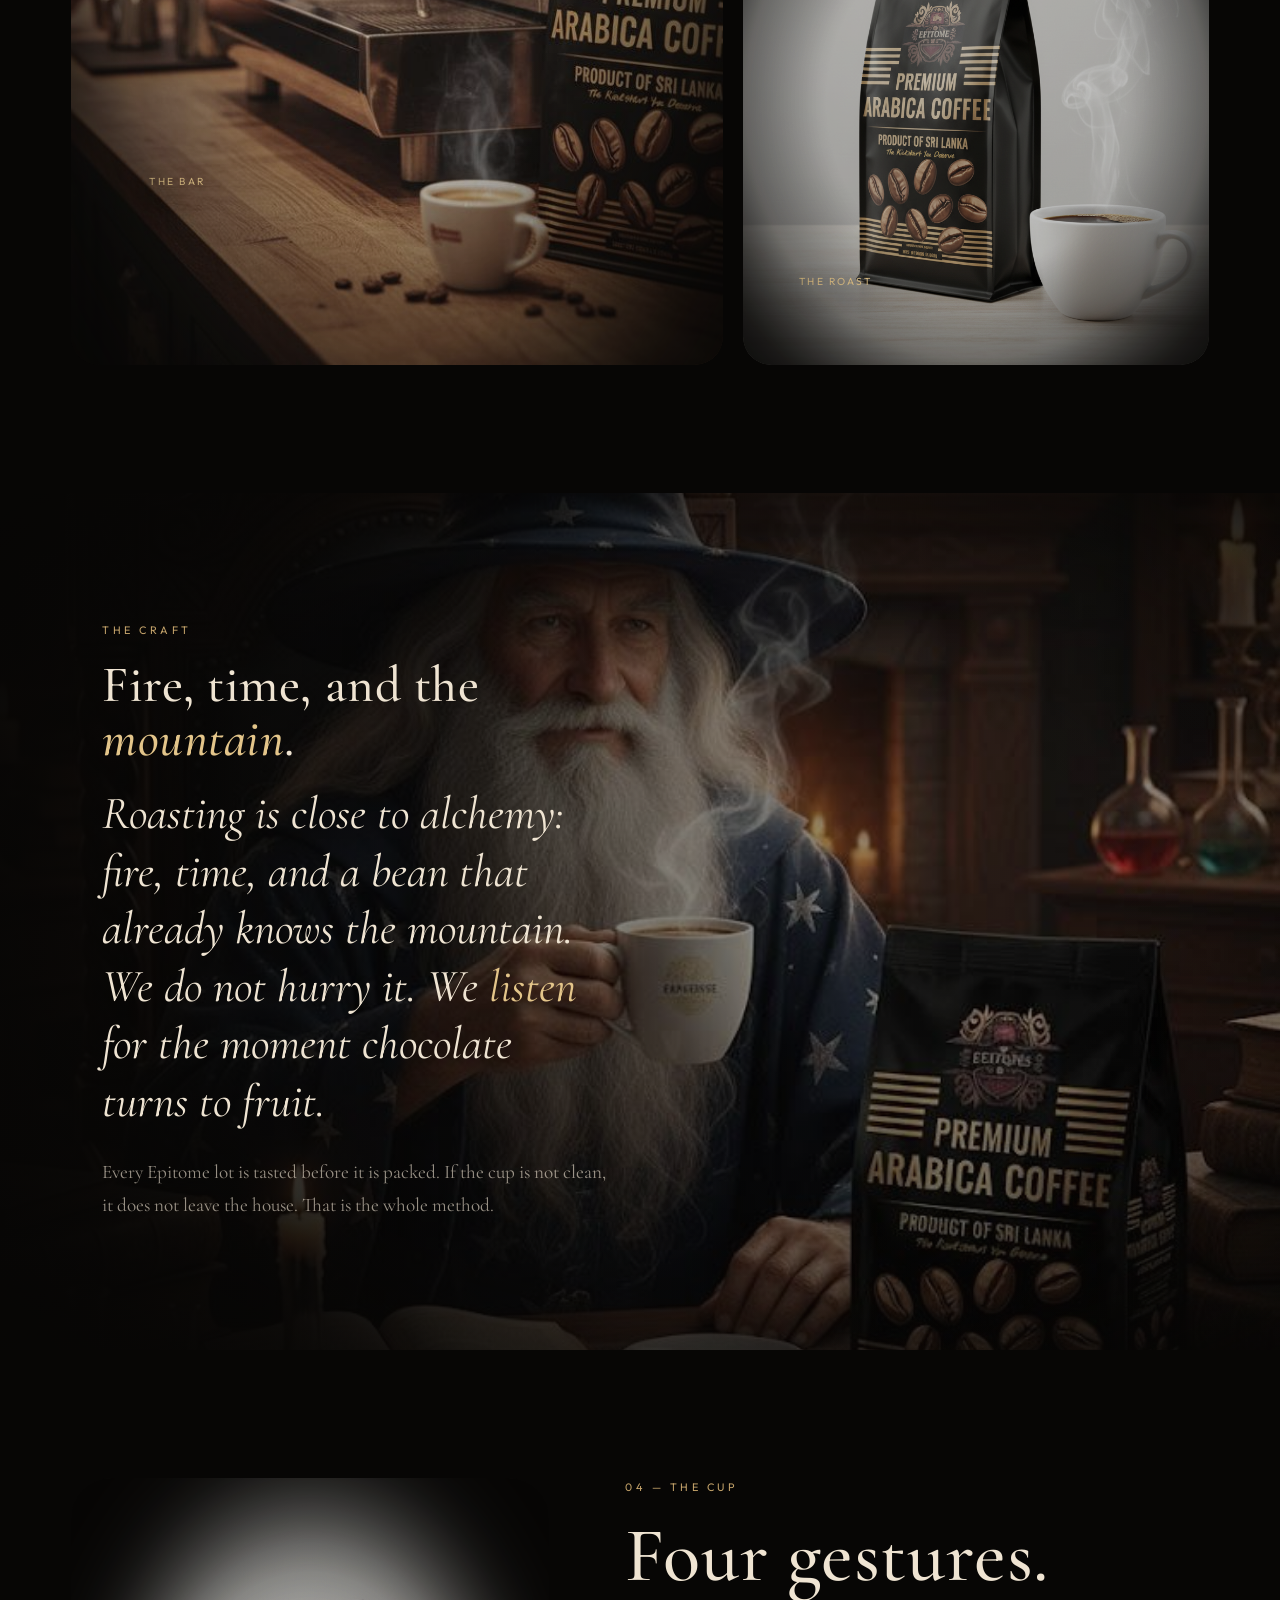
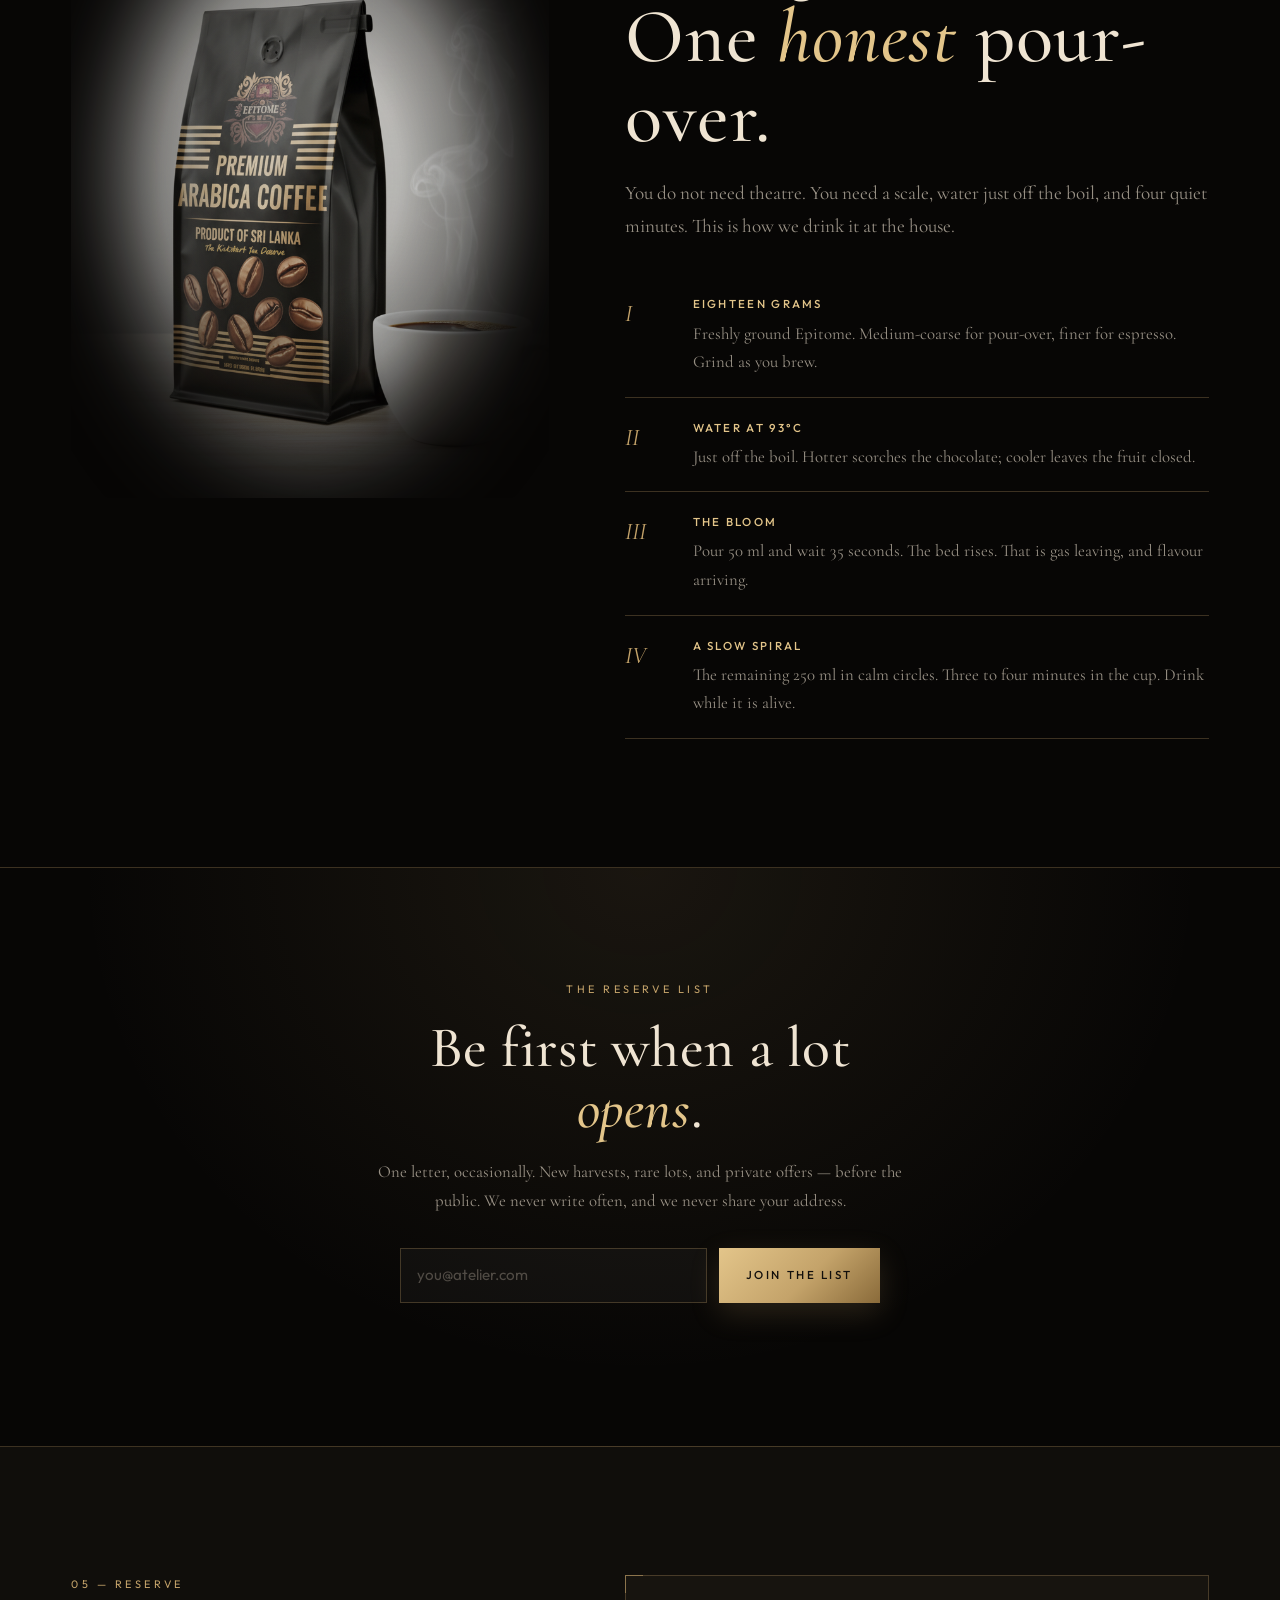
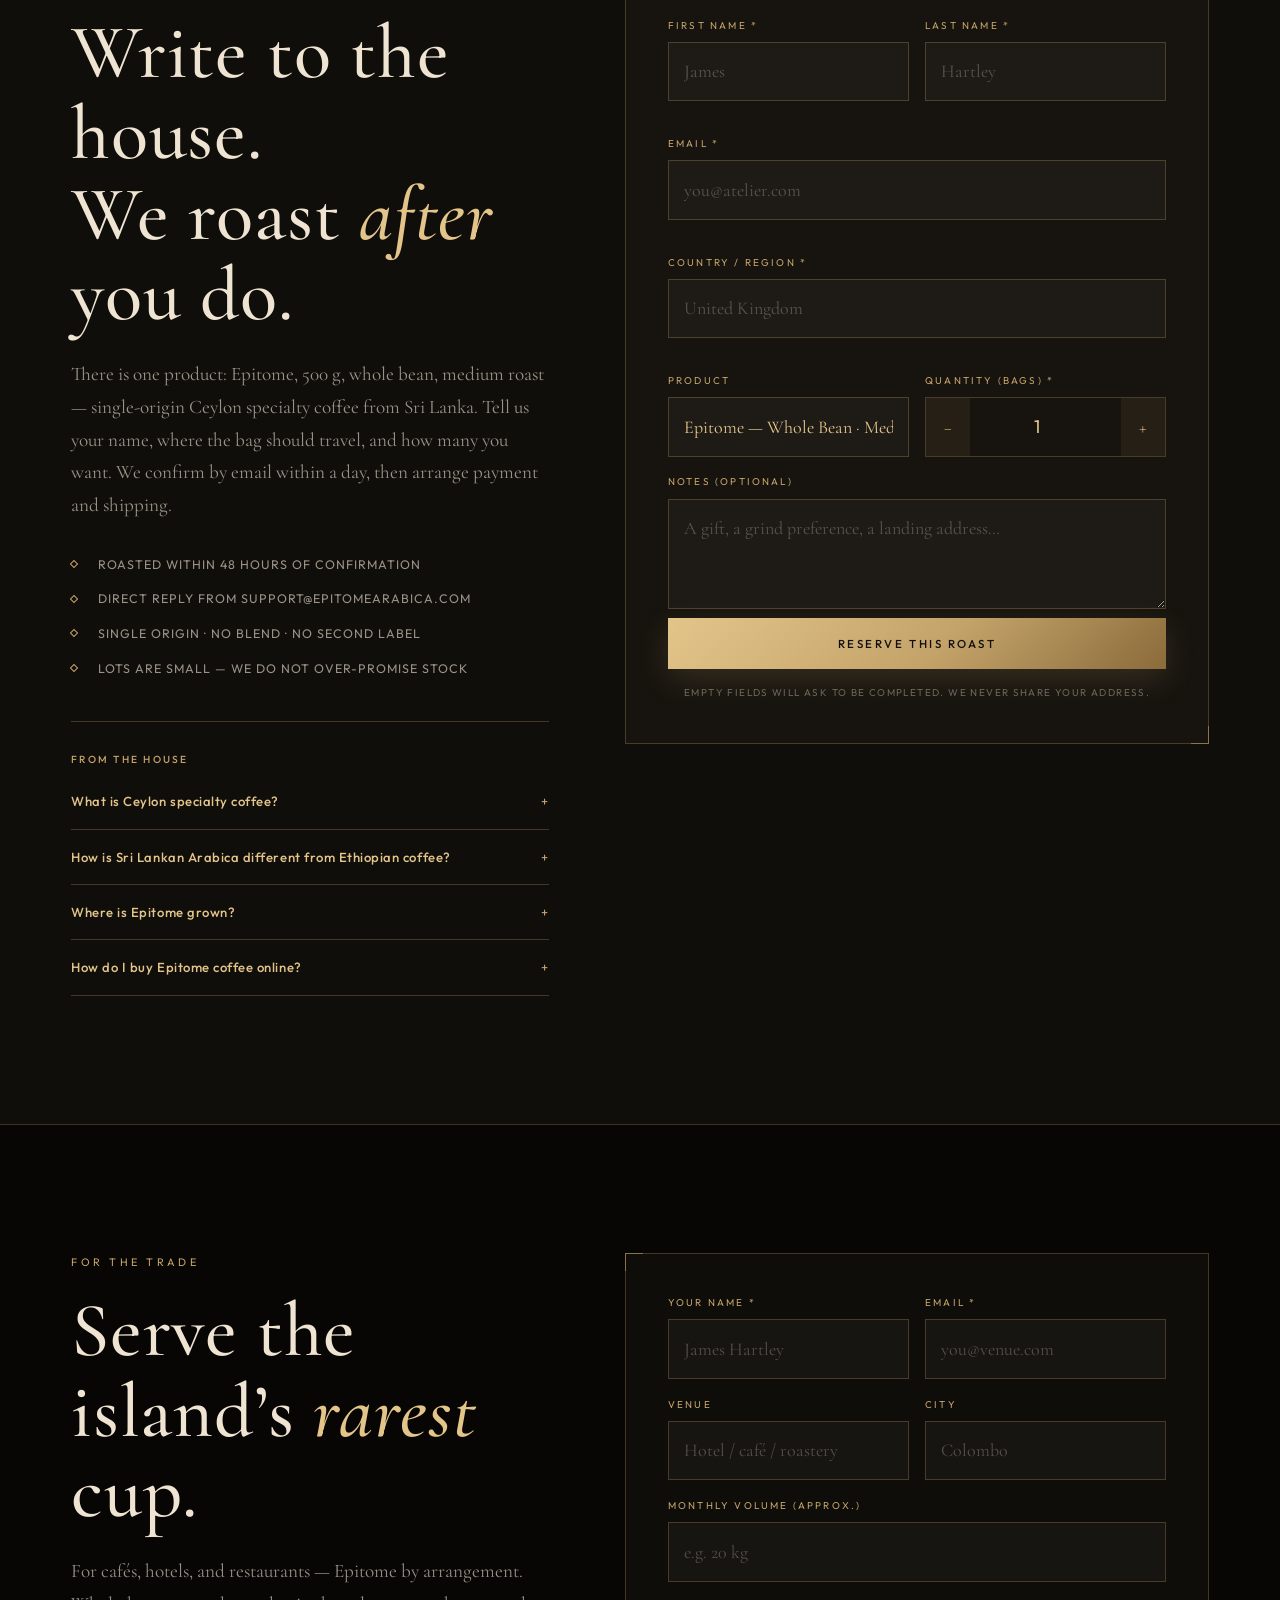
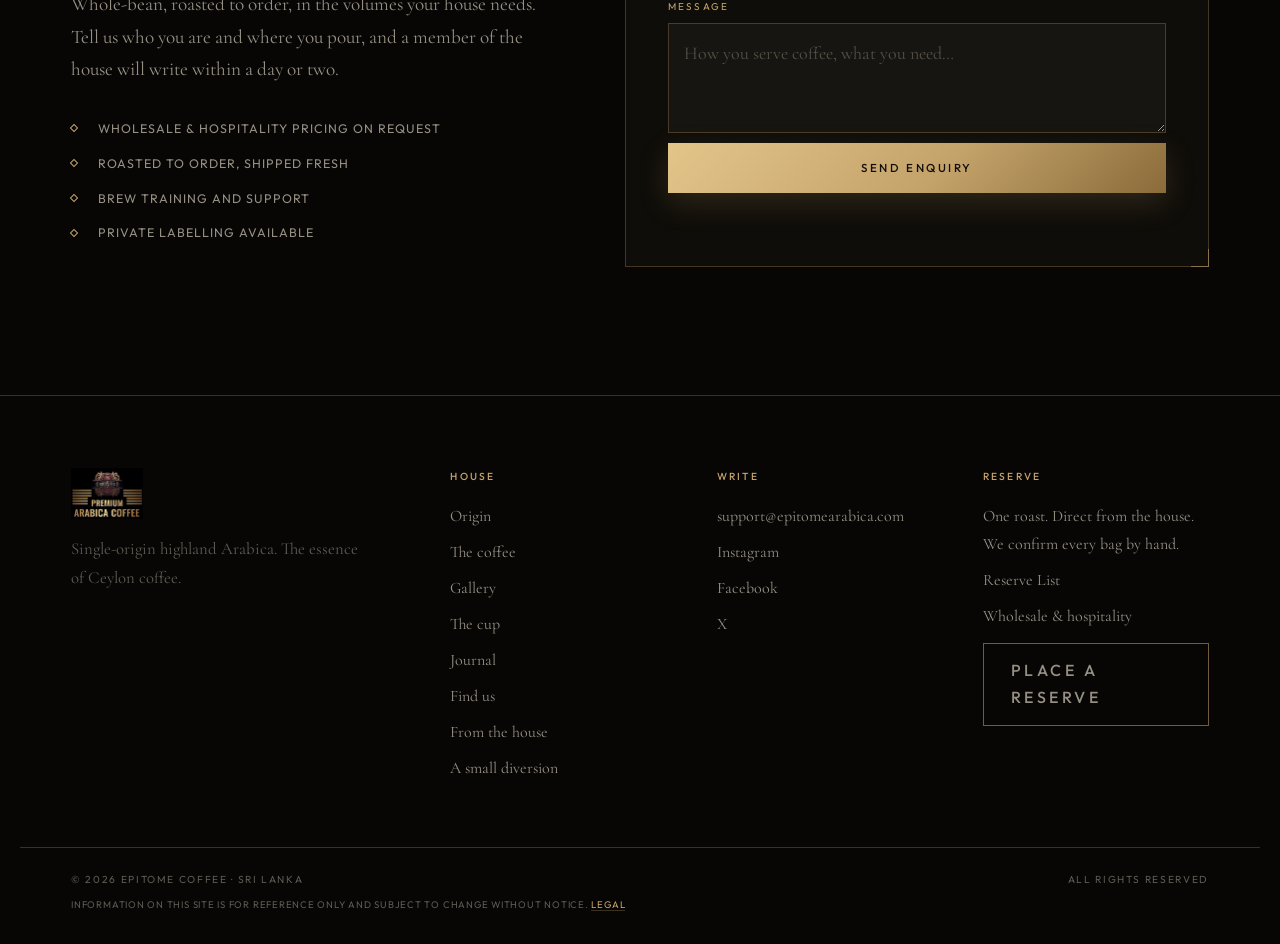
==== commit 57e00e78: "Ship the updated Epitome site: journal, Find us, and house chat Replace the live site with the uploa" ====
--- a/index.html
+++ b/index.html
@@ -30,16 +30,17 @@
   <meta property="og:image:type" content="image/jpeg">
   <meta property="og:image:width" content="1200">
   <meta property="og:image:height" content="630">
-  <meta property="og:image:alt" content="Epitome Premium Arabica 500 g bag — whole bean Ceylon specialty coffee from Sri Lanka">
+  <meta property="og:image:alt" content="Epitome 500 g bag — whole bean Ceylon specialty coffee from Sri Lanka">
   <meta name="twitter:card" content="summary_large_image">
   <meta name="twitter:title" content="Epitome — Ceylon Specialty Coffee">
   <meta name="twitter:description" content="Single-origin Sri Lankan Arabica. Highland grown, 500 g whole bean, medium roast. Reserve a bag from the house.">
   <meta name="twitter:image" content="https://epitomearabica.com/assets/og.jpg">
-  <meta name="twitter:image:alt" content="Epitome Premium Arabica 500 g bag — whole bean Ceylon specialty coffee from Sri Lanka">
+  <meta name="twitter:image:alt" content="Epitome 500 g bag — whole bean Ceylon specialty coffee from Sri Lanka">
   <link rel="preconnect" href="https://fonts.googleapis.com">
   <link rel="preconnect" href="https://fonts.gstatic.com" crossorigin>
   <link href="https://fonts.googleapis.com/css2?family=Cormorant+Garamond:ital,wght@0,400;0,500;0,600;1,400;1,500&family=Outfit:wght@300;400;500;600&display=swap" rel="stylesheet">
   <link rel="stylesheet" href="assets/site.css?v=tetris-4">
+  <link rel="stylesheet" href="assets/chatbot.css">
   <script type="application/ld+json">
   {
     "@context": "https://schema.org",
@@ -62,7 +63,17 @@
           "https://www.instagram.com/the.essence.of.sri.lanka/",
           "https://www.facebook.com/profile.php?id=61584592581260",
           "https://x.com/essence_of_LK"
-        ]
+        ],
+        "contactPoint": {
+          "@type": "ContactPoint",
+          "contactType": "customer support",
+          "email": "support@epitomearabica.com",
+          "availableLanguage": ["en"]
+        },
+        "address": {
+          "@type": "PostalAddress",
+          "addressCountry": "LK"
+        }
       },
       {
         "@type": "WebSite",
@@ -73,9 +84,21 @@
         "publisher": { "@id": "https://epitomearabica.com/#organization" }
       },
       {
+        "@type": "WebPage",
+        "@id": "https://epitomearabica.com/#webpage",
+        "url": "https://epitomearabica.com/",
+        "name": "Epitome — Ceylon Specialty Coffee",
+        "description": "Epitome is a Sri Lankan house for single-origin Ceylon specialty coffee: highland Arabica, roasted to order.",
+        "inLanguage": "en",
+        "isPartOf": { "@id": "https://epitomearabica.com/#website" },
+        "about": { "@id": "https://epitomearabica.com/#organization" },
+        "mainEntity": { "@id": "https://epitomearabica.com/#product" },
+        "primaryImageOfPage": "https://epitomearabica.com/assets/og.jpg"
+      },
+      {
         "@type": "Product",
         "@id": "https://epitomearabica.com/#product",
-        "name": "Epitome Premium Arabica Coffee",
+        "name": "Epitome",
         "alternateName": ["Ceylon specialty coffee", "Single origin Sri Lankan Arabica beans"],
         "description": "500 g of whole-bean, medium-roast, single-origin Ceylon specialty coffee. 100% Arabica from Sri Lanka’s central highlands, 1,200–1,800 m. Chocolate, vanilla, and stone fruit. Reserved and roasted to order.",
         "image": [
@@ -157,9 +180,10 @@
       <ul class="nav-desktop">
         <li><a href="#origin">Origin</a></li>
         <li><a href="#coffee">The coffee</a></li>
-        <li><a href="#world">In the world</a></li>
-        <li><a href="#ritual">The cup</a></li>
-        <li><a href="#fun" class="nav-fun" data-tetris-open>Fun With Epitome</a></li>
+
+        
+        <li><a href="/journal/">Journal</a></li>
+        <li><a href="/locations.html">Find us</a></li>
         <li><a href="#reserve" class="nav-cta">Reserve</a></li>
       </ul>
     </nav>
@@ -171,9 +195,10 @@
   <nav class="nav-drawer" id="mobile-nav" aria-label="Mobile">
     <a href="#origin">Origin</a>
     <a href="#coffee">The coffee</a>
-    <a href="#world">In the world</a>
-    <a href="#ritual">The cup</a>
-    <a href="#fun" data-tetris-open>Fun With Epitome</a>
+
+    
+    <a href="/journal/">Journal</a>
+    <a href="/locations.html">Find us</a>
     <a href="#reserve">Reserve</a>
   </nav>
 
@@ -186,7 +211,7 @@
       <div class="hero-inner">
         <p class="eyebrow">Product of Sri Lanka · Ceylon Arabica</p>
         <h1>EPITOME</h1>
-        <p class="hero-kicker">Ceylon specialty coffee, rare on an island of tea. Single-origin highland Arabica. One roast. One bag. The kickstart you deserve.</p>
+        <p class="hero-kicker">Ceylon specialty coffee, rare on an island of tea. Single-origin highland Arabica. One roast. One bag. The essence of Ceylon coffee.</p>
         <div class="hero-actions">
           <a class="btn btn-gold" href="#reserve">Reserve a bag</a>
           <a class="btn btn-line" href="#origin">Read the origin</a>
@@ -239,13 +264,13 @@
         <div class="product-shot reveal">
           <div class="bloom-glow" aria-hidden="true"></div>
           <div class="bloom bloom-product">
-            <img src="assets/product.jpg" alt="Epitome Premium Arabica Coffee 500 g bag of whole bean Ceylon specialty coffee, product of Sri Lanka" width="589" height="902">
+            <img src="assets/product.jpg" alt="Epitome 500 g bag of whole bean Ceylon specialty coffee, product of Sri Lanka" width="589" height="902">
           </div>
         </div>
         <article class="tasting-card reveal">
           <p class="chapter-label">02 — The coffee</p>
-          <h2>Premium Arabica Coffee</h2>
-          <p class="lede">Whole roasted beans. Medium roast. A 500 gram reserve of single-origin Sri Lankan Arabica — Ceylon specialty coffee, the only Epitome we pack right now.</p>
+          <h2>Epitome</h2>
+          <p class="lede">Whole roasted beans. Medium roast. A 500 gram reserve of single-origin Sri Lankan Arabica — the one coffee we pack right now.</p>
           <dl>
             <div class="spec"><dt>Origin</dt><dd>Central Highlands, Sri Lanka</dd></div>
             <div class="spec"><dt>Varietal</dt><dd>100% single-origin Arabica</dd></div>
@@ -312,7 +337,7 @@
     <section class="chapter" id="ritual">
       <div class="wrap ritual-layout">
         <figure class="ritual-photo bloom bloom-ritual reveal">
-          <img src="assets/product-cup.jpg" alt="Epitome Premium Arabica bag with a steaming cup of black Sri Lankan coffee" width="864" height="980" loading="lazy" decoding="async">
+          <img src="assets/product-cup.jpg" alt="Epitome bag with a steaming cup of black Sri Lankan coffee" width="864" height="980" loading="lazy" decoding="async">
         </figure>
         <div class="reveal">
           <p class="chapter-label">04 — The cup</p>
@@ -352,12 +377,30 @@
       </div>
     </section>
 
+    <section class="subscribe-band" id="subscribe" aria-label="Join the Reserve List">
+      <div class="wrap subscribe-inner reveal">
+        <p class="chapter-label">The Reserve List</p>
+        <h2 class="display">Be first when a lot <em>opens</em>.</h2>
+        <p class="prose">One letter, occasionally. New harvests, rare lots, and private offers — before the public. We never write often, and we never share your address.</p>
+        <form id="subscribeForm" class="subscribe-form" data-csrf novalidate>
+          <div class="honeypot" aria-hidden="true">
+            <label for="subGotcha">Leave blank</label>
+            <input type="text" id="subGotcha" name="_gotcha" tabindex="-1" autocomplete="off">
+          </div>
+          <label class="sr-only" for="subEmail">Email address</label>
+          <input id="subEmail" name="email" type="email" autocomplete="email" required maxlength="254" placeholder="you@atelier.com">
+          <button class="btn btn-gold" type="submit">Join the list</button>
+        </form>
+        <p class="form-status" id="subscribeStatus" role="status" aria-live="polite"></p>
+      </div>
+    </section>
+
     <section class="chapter reserve" id="reserve">
       <div class="wrap reserve-layout">
         <div class="reveal">
           <p class="chapter-label">05 — Reserve</p>
           <h2 class="display">Write to the house.<br>We roast <em>after</em> you do.</h2>
-          <p class="prose" style="margin-top: 1.4rem;">There is one product: Premium Arabica Coffee, 500 g, whole bean, medium roast — single-origin Ceylon specialty coffee from Sri Lanka. Tell us your name, where the bag should travel, and how many you want. We confirm by email within a day, then arrange payment and shipping.</p>
+          <p class="prose" style="margin-top: 1.4rem;">There is one product: Epitome, 500 g, whole bean, medium roast — single-origin Ceylon specialty coffee from Sri Lanka. Tell us your name, where the bag should travel, and how many you want. We confirm by email within a day, then arrange payment and shipping.</p>
           <ul class="promises">
             <li>Roasted within 48 hours of confirmation</li>
             <li>Direct reply from support@epitomearabica.com</li>
@@ -399,7 +442,7 @@
             <p id="formErrorMsg">Please try again, or email <a href="mailto:support@epitomearabica.com">support@epitomearabica.com</a> and we will take the order by hand.</p>
           </div>
 
-          <form id="orderForm" action="mail.php" method="POST" novalidate>
+          <form id="orderForm" action="/mail.php" method="POST" data-csrf novalidate>
             <div class="form-grid">
               <div class="field">
                 <label for="firstName">First name *</label>
@@ -423,7 +466,7 @@
               </div>
               <div class="field">
                 <label for="grind">Product</label>
-                <input id="grind" name="grind" type="text" value="Whole Roasted Beans — Medium Roast" readonly>
+                <input id="grind" name="grind" type="text" value="Epitome — Whole Bean · Medium Roast" readonly>
               </div>
               <div class="field">
                 <label for="quantity">Quantity (bags) *</label>
@@ -450,13 +493,67 @@
         </div>
       </div>
     </section>
+
+    <section class="chapter" id="wholesale">
+      <div class="wrap reserve-layout">
+        <div class="reveal">
+          <p class="chapter-label">For the trade</p>
+          <h2 class="display">Serve the island’s <em>rarest</em> cup.</h2>
+          <p class="prose" style="margin-top:1.4rem;">For cafés, hotels, and restaurants — Epitome by arrangement. Whole-bean, roasted to order, in the volumes your house needs. Tell us who you are and where you pour, and a member of the house will write within a day or two.</p>
+          <ul class="promises">
+            <li>Wholesale & hospitality pricing on request</li>
+            <li>Roasted to order, shipped fresh</li>
+            <li>Brew training and support</li>
+            <li>Private labelling available</li>
+          </ul>
+        </div>
+
+        <div class="form-panel reveal">
+          <form id="wholesaleForm" data-csrf novalidate>
+            <div class="form-grid">
+              <div class="field">
+                <label for="whName">Your name *</label>
+                <input id="whName" name="name" type="text" autocomplete="name" required maxlength="120" placeholder="James Hartley">
+              </div>
+              <div class="field">
+                <label for="whEmail">Email *</label>
+                <input id="whEmail" name="email" type="email" autocomplete="email" required maxlength="254" placeholder="you@venue.com">
+              </div>
+              <div class="field">
+                <label for="whVenue">Venue</label>
+                <input id="whVenue" name="venue" type="text" maxlength="160" placeholder="Hotel / café / roastery">
+              </div>
+              <div class="field">
+                <label for="whCity">City</label>
+                <input id="whCity" name="city" type="text" maxlength="120" placeholder="Colombo">
+              </div>
+              <div class="field full">
+                <label for="whVolume">Monthly volume (approx.)</label>
+                <input id="whVolume" name="volume" type="text" maxlength="120" placeholder="e.g. 20 kg">
+              </div>
+              <div class="field full">
+                <label for="whMessage">Message</label>
+                <textarea id="whMessage" name="message" maxlength="2000" placeholder="How you serve coffee, what you need…"></textarea>
+              </div>
+            </div>
+            <div class="honeypot" aria-hidden="true">
+              <label for="whGotcha">Leave blank</label>
+              <input type="text" id="whGotcha" name="_gotcha" tabindex="-1" autocomplete="off">
+            </div>
+            <button class="btn btn-gold form-submit" type="submit">Send enquiry</button>
+            <p class="form-status" id="wholesaleStatus" role="status" aria-live="polite"></p>
+          </form>
+        </div>
+      </div>
+    </section>
+
   </main>
 
   <footer class="site-footer" id="contact">
     <div class="wrap footer-grid">
       <div class="footer-brand">
         <img src="assets/crest.png" alt="Epitome crest with the Sri Lankan flag" width="72" height="51">
-        <p>Ceylon specialty coffee. Single-origin highland Arabica. Product of Sri Lanka. The kickstart you deserve.</p>
+        <p>Single-origin highland Arabica. The essence of Ceylon coffee.</p>
       </div>
       <div class="footer-col">
         <h2>House</h2>
@@ -464,7 +561,10 @@
         <a href="#coffee">The coffee</a>
         <a href="#world">Gallery</a>
         <a href="#ritual">The cup</a>
+        <a href="/journal/">Journal</a>
+        <a href="/locations.html">Find us</a>
         <a href="#faq">From the house</a>
+        <a href="#fun" data-tetris-open>A small diversion</a>
       </div>
       <div class="footer-col">
         <h2>Write</h2>
@@ -476,12 +576,17 @@
       <div class="footer-col">
         <h2>Reserve</h2>
         <p>One roast. Direct from the house. We confirm every bag by hand.</p>
+        <a href="#subscribe">Reserve List</a>
+        <a href="#wholesale">Wholesale & hospitality</a>
         <a class="btn btn-line" href="#reserve" style="margin-top:0.8rem;">Place a reserve</a>
       </div>
     </div>
     <div class="wrap footer-base">
       <span>© 2026 Epitome Coffee · Sri Lanka</span>
       <span>All rights reserved</span>
+    </div>
+    <div class="wrap footer-legal">
+      <p>Information on this site is for reference only and subject to change without notice. <a href="/legal.html">Legal</a></p>
     </div>
   </footer>
 
@@ -527,5 +632,6 @@
 
   <script src="assets/site.js"></script>
   <script src="assets/tetris.js?v=tetris-4"></script>
+  <script src="assets/chatbot.js"></script>
 </body>
 </html>
--- a/assets/site.css
+++ b/assets/site.css
@@ -1683,3 +1683,116 @@
     min-height: 2.55rem;
   }
 }
+
+/* ---- Lead generation additions ---- */
+
+.sr-only {
+  position: absolute;
+  width: 1px;
+  height: 1px;
+  padding: 0;
+  margin: -1px;
+  overflow: hidden;
+  clip: rect(0, 0, 0, 0);
+  white-space: nowrap;
+  border: 0;
+}
+
+.subscribe-band {
+  border-top: 1px solid var(--line);
+  border-bottom: 1px solid var(--line);
+  background:
+    radial-gradient(ellipse at 50% 0%, rgba(196, 163, 106, 0.1), transparent 62%),
+    var(--bg);
+  padding: clamp(4rem, 9vw, 7rem) 0;
+  text-align: center;
+}
+
+.subscribe-inner {
+  max-width: 40rem;
+  margin: 0 auto;
+  display: flex;
+  flex-direction: column;
+  align-items: center;
+}
+
+.subscribe-inner .display {
+  font-size: clamp(2.2rem, 5vw, 3.6rem);
+}
+
+.subscribe-inner .prose {
+  margin: 1.2rem auto 2rem;
+  max-width: 34rem;
+  font-size: 1.05rem;
+}
+
+.subscribe-form {
+  display: flex;
+  flex-wrap: wrap;
+  gap: 0.75rem;
+  justify-content: center;
+  width: 100%;
+  max-width: 30rem;
+}
+
+.subscribe-form input {
+  flex: 1 1 16rem;
+  min-height: 3.15rem;
+  background: rgba(255, 255, 255, 0.03);
+  border: 1px solid var(--line);
+  padding: 0.85rem 1rem;
+  color: var(--cream);
+  font-family: var(--sans);
+  font-size: 0.95rem;
+  outline: none;
+}
+
+.subscribe-form input:focus {
+  border-color: var(--gold);
+  background: rgba(196, 163, 106, 0.07);
+}
+
+.subscribe-form input::placeholder {
+  color: rgba(239, 228, 210, 0.28);
+}
+
+.form-status {
+  margin-top: 1.1rem;
+  min-height: 1.2em;
+  font-family: var(--sans);
+  font-size: 0.72rem;
+  letter-spacing: 0.12em;
+  text-transform: uppercase;
+  color: var(--gold-bright);
+  text-align: center;
+}
+
+.form-status.is-error {
+  color: var(--danger);
+}
+
+#wholesale {
+  background: var(--bg);
+  border-top: 1px solid var(--line);
+}
+
+#wholesale .form-status {
+  text-align: left;
+}
+
+@media (max-width: 640px) {
+  .subscribe-form input {
+    flex: 1 1 100%;
+  }
+}
+.footer-legal {
+  margin-top: 0.5rem;
+  font-family: var(--sans);
+  font-size: 0.6rem;
+  letter-spacing: 0.08em;
+  text-transform: uppercase;
+  color: var(--cream-faint);
+}
+
+.footer-legal a { color: var(--gold); border-bottom: 1px solid var(--line); }
+.footer-legal a:hover { color: var(--gold-bright); }
--- a/assets/chatbot.css
+++ b/assets/chatbot.css
@@ -0,0 +1,385 @@
+/* Epitome — on-page chat widget.
+   Load after site.css so the custom properties (--bg, --gold, --serif, …) resolve. */
+
+.epi-launcher {
+  position: fixed;
+  right: 1.25rem;
+  right: calc(1.25rem + env(safe-area-inset-right, 0px));
+  bottom: 1.25rem;
+  bottom: calc(1.25rem + env(safe-area-inset-bottom, 0px));
+  z-index: 75;
+  width: 3.4rem;
+  height: 3.4rem;
+  border-radius: 50%;
+  display: grid;
+  place-items: center;
+  background: var(--bg-panel);
+  border: 1px solid var(--gold);
+  color: var(--gold-bright);
+  font-family: var(--serif);
+  font-size: 1.35rem;
+  line-height: 1;
+  cursor: pointer;
+  box-shadow: 0 10px 30px rgba(0, 0, 0, 0.5);
+  transition: transform 0.3s ease, background 0.3s ease, border-color 0.3s ease, box-shadow 0.3s ease;
+}
+
+.epi-launcher:hover {
+  transform: translateY(-2px);
+  border-color: var(--gold-bright);
+  background: #1a1612;
+  box-shadow: 0 14px 36px rgba(0, 0, 0, 0.55), 0 0 0 1px rgba(196, 163, 106, 0.18);
+}
+
+.epi-launcher:focus-visible {
+  outline: 2px solid var(--gold);
+  outline-offset: 3px;
+}
+
+.epi-glyph {
+  display: block;
+  line-height: 1;
+  transform: translateY(-0.02em);
+}
+
+.epi-dot {
+  position: absolute;
+  top: 0.32rem;
+  right: 0.32rem;
+  width: 0.56rem;
+  height: 0.56rem;
+  border-radius: 50%;
+  background: var(--gold-bright);
+  border: 2px solid var(--bg);
+  animation: epi-pulse 2.8s ease-in-out infinite;
+}
+
+@keyframes epi-pulse {
+  0%, 100% { opacity: 1; transform: scale(1); }
+  50% { opacity: 0.5; transform: scale(0.8); }
+}
+
+.epi-panel {
+  position: fixed;
+  right: 1.25rem;
+  right: calc(1.25rem + env(safe-area-inset-right, 0px));
+  bottom: 5.4rem;
+  bottom: calc(5.4rem + env(safe-area-inset-bottom, 0px));
+  z-index: 76;
+  width: min(100% - 2.5rem, 22rem);
+  max-height: min(72dvh, 40rem);
+  display: flex;
+  flex-direction: column;
+  background: linear-gradient(180deg, #15110d 0%, #0a0907 100%);
+  border: 1px solid var(--line);
+  box-shadow: 0 30px 80px rgba(0, 0, 0, 0.55), 0 0 0 1px rgba(196, 163, 106, 0.08);
+  overflow: hidden;
+  transform-origin: bottom right;
+  opacity: 0;
+  visibility: hidden;
+  transform: translateY(14px) scale(0.98);
+  pointer-events: none;
+  transition: opacity 0.28s ease, transform 0.28s ease, visibility 0.28s ease;
+}
+
+.epi-panel.is-open {
+  opacity: 1;
+  visibility: visible;
+  transform: none;
+  pointer-events: auto;
+}
+
+.epi-head {
+  display: flex;
+  align-items: flex-start;
+  justify-content: space-between;
+  gap: 0.6rem;
+  padding: 1rem 1.1rem 0.85rem;
+  border-bottom: 1px solid var(--line);
+}
+
+.epi-head-copy {
+  min-width: 0;
+}
+
+.epi-kicker {
+  font-family: var(--sans);
+  font-size: 0.56rem;
+  letter-spacing: 0.32em;
+  text-transform: uppercase;
+  color: var(--gold);
+  font-weight: 400;
+}
+
+.epi-title {
+  font-family: var(--serif);
+  font-size: 1.4rem;
+  font-weight: 500;
+  color: var(--gold-bright);
+  letter-spacing: 0.02em;
+  line-height: 1.15;
+  margin-top: 0.15rem;
+}
+
+.epi-close {
+  flex: 0 0 auto;
+  width: 2rem;
+  height: 2rem;
+  display: grid;
+  place-items: center;
+  border: 1px solid var(--line);
+  color: var(--cream-dim);
+  font-family: var(--sans);
+  font-size: 1.1rem;
+  line-height: 1;
+  transition: color 0.2s ease, background 0.2s ease, border-color 0.2s ease;
+}
+
+.epi-close:hover {
+  color: var(--gold-bright);
+  background: rgba(196, 163, 106, 0.1);
+  border-color: var(--gold);
+}
+
+.epi-log {
+  flex: 1 1 auto;
+  min-height: 0;
+  overflow-y: auto;
+  padding: 1rem 1.1rem;
+  display: flex;
+  flex-direction: column;
+  gap: 0.7rem;
+  scrollbar-width: thin;
+  scrollbar-color: var(--line) transparent;
+}
+
+.epi-msg {
+  max-width: 86%;
+  display: flex;
+  flex-direction: column;
+  gap: 0.45rem;
+}
+
+.epi-msg--bot { align-self: flex-start; }
+.epi-msg--user { align-self: flex-end; }
+
+.epi-bubble {
+  font-family: var(--sans);
+  font-size: 0.82rem;
+  line-height: 1.55;
+  letter-spacing: 0.01em;
+  color: var(--cream);
+  padding: 0.62rem 0.82rem;
+  border: 1px solid var(--line);
+}
+
+.epi-msg--bot .epi-bubble {
+  background: rgba(196, 163, 106, 0.06);
+  border-radius: 0.15rem 0.9rem 0.9rem 0.9rem;
+}
+
+.epi-msg--user .epi-bubble {
+  background: rgba(196, 163, 106, 0.14);
+  border-color: var(--line-strong);
+  color: var(--gold-bright);
+  border-radius: 0.9rem 0.15rem 0.9rem 0.9rem;
+}
+
+.epi-msg--greeting .epi-bubble {
+  font-family: var(--serif);
+  font-size: 1.08rem;
+  line-height: 1.45;
+  color: var(--cream);
+  background: none;
+  border: none;
+  padding: 0;
+}
+
+.epi-msg--greeting { max-width: 100%; }
+
+.epi-actions {
+  display: flex;
+  flex-wrap: wrap;
+  gap: 0.45rem;
+}
+
+.epi-action {
+  font-family: var(--sans);
+  font-size: 0.56rem;
+  letter-spacing: 0.18em;
+  text-transform: uppercase;
+  font-weight: 500;
+  color: var(--gold);
+  border: 1px solid var(--line-strong);
+  padding: 0.45rem 0.72rem;
+  transition: background 0.2s ease, border-color 0.2s ease, color 0.2s ease;
+}
+
+.epi-action:hover {
+  background: rgba(196, 163, 106, 0.1);
+  border-color: var(--gold);
+  color: var(--gold-bright);
+}
+
+.epi-lead {
+  padding: 0.75rem 1.1rem 0.9rem;
+  border-top: 1px solid var(--line);
+  background: rgba(196, 163, 106, 0.04);
+}
+
+.epi-lead[hidden] { display: none; }
+
+.epi-lead-label {
+  display: block;
+  font-family: var(--sans);
+  font-size: 0.6rem;
+  letter-spacing: 0.2em;
+  text-transform: uppercase;
+  color: var(--gold);
+  margin-bottom: 0.5rem;
+}
+
+.epi-lead-row {
+  display: flex;
+  gap: 0.45rem;
+}
+
+.epi-lead-row input {
+  flex: 1 1 auto;
+  min-width: 0;
+  background: rgba(255, 255, 255, 0.03);
+  border: 1px solid var(--line);
+  color: var(--cream);
+  padding: 0.6rem 0.72rem;
+  font-family: var(--sans);
+  font-size: 0.82rem;
+  outline: none;
+  transition: border-color 0.2s ease, background 0.2s ease;
+}
+
+.epi-lead-row input:focus {
+  border-color: var(--gold);
+  background: rgba(196, 163, 106, 0.07);
+}
+
+.epi-lead-row input::placeholder {
+  color: rgba(239, 228, 210, 0.28);
+}
+
+.epi-lead-btn {
+  flex: 0 0 auto;
+  font-family: var(--sans);
+  font-size: 0.56rem;
+  letter-spacing: 0.18em;
+  text-transform: uppercase;
+  font-weight: 600;
+  color: #120f0c;
+  background: linear-gradient(135deg, var(--gold-bright), var(--gold) 60%, var(--gold-deep));
+  padding: 0 0.9rem;
+  transition: opacity 0.2s ease, transform 0.2s ease;
+}
+
+.epi-lead-btn:hover:not(:disabled) { transform: translateY(-1px); }
+.epi-lead-btn:disabled { opacity: 0.65; cursor: wait; }
+
+.epi-lead-note {
+  display: none;
+  margin-top: 0.55rem;
+  font-family: var(--sans);
+  font-size: 0.6rem;
+  letter-spacing: 0.1em;
+  text-transform: uppercase;
+  color: var(--cream-faint);
+}
+
+.epi-lead-note.is-visible { display: block; }
+.epi-lead-note.is-error { color: var(--danger); }
+
+.epi-quick {
+  display: flex;
+  flex-wrap: wrap;
+  gap: 0.4rem;
+  padding: 0.7rem 1.1rem;
+  border-top: 1px solid var(--line);
+}
+
+.epi-quick button {
+  font-family: var(--sans);
+  font-size: 0.55rem;
+  letter-spacing: 0.16em;
+  text-transform: uppercase;
+  font-weight: 500;
+  color: var(--cream-dim);
+  border: 1px solid var(--line);
+  padding: 0.42rem 0.62rem;
+  transition: color 0.2s ease, border-color 0.2s ease, background 0.2s ease;
+}
+
+.epi-quick button:hover {
+  color: var(--gold-bright);
+  border-color: var(--gold);
+  background: rgba(196, 163, 106, 0.06);
+}
+
+.epi-composer {
+  display: flex;
+  gap: 0.45rem;
+  padding: 0.7rem 1.1rem 1rem;
+  border-top: 1px solid var(--line);
+}
+
+.epi-composer input {
+  flex: 1 1 auto;
+  min-width: 0;
+  background: rgba(255, 255, 255, 0.03);
+  border: 1px solid var(--line);
+  color: var(--cream);
+  padding: 0.6rem 0.72rem;
+  font-family: var(--sans);
+  font-size: 0.82rem;
+  outline: none;
+  transition: border-color 0.2s ease, background 0.2s ease;
+}
+
+.epi-composer input:focus {
+  border-color: var(--gold);
+  background: rgba(196, 163, 106, 0.07);
+}
+
+.epi-composer input::placeholder {
+  color: rgba(239, 228, 210, 0.3);
+}
+
+.epi-composer button {
+  flex: 0 0 auto;
+  width: 2.7rem;
+  display: grid;
+  place-items: center;
+  border: 1px solid var(--line-strong);
+  color: var(--gold);
+  font-size: 1.05rem;
+  line-height: 1;
+  transition: background 0.2s ease, color 0.2s ease, border-color 0.2s ease;
+}
+
+.epi-composer button:hover {
+  background: rgba(196, 163, 106, 0.12);
+  color: var(--gold-bright);
+  border-color: var(--gold);
+}
+
+@media (prefers-reduced-motion: reduce) {
+  .epi-launcher,
+  .epi-panel,
+  .epi-close,
+  .epi-action,
+  .epi-quick button,
+  .epi-composer button,
+  .epi-composer input,
+  .epi-lead-btn,
+  .epi-lead-row input {
+    transition: none !important;
+    animation: none !important;
+  }
+  .epi-dot { animation: none !important; }
+}
